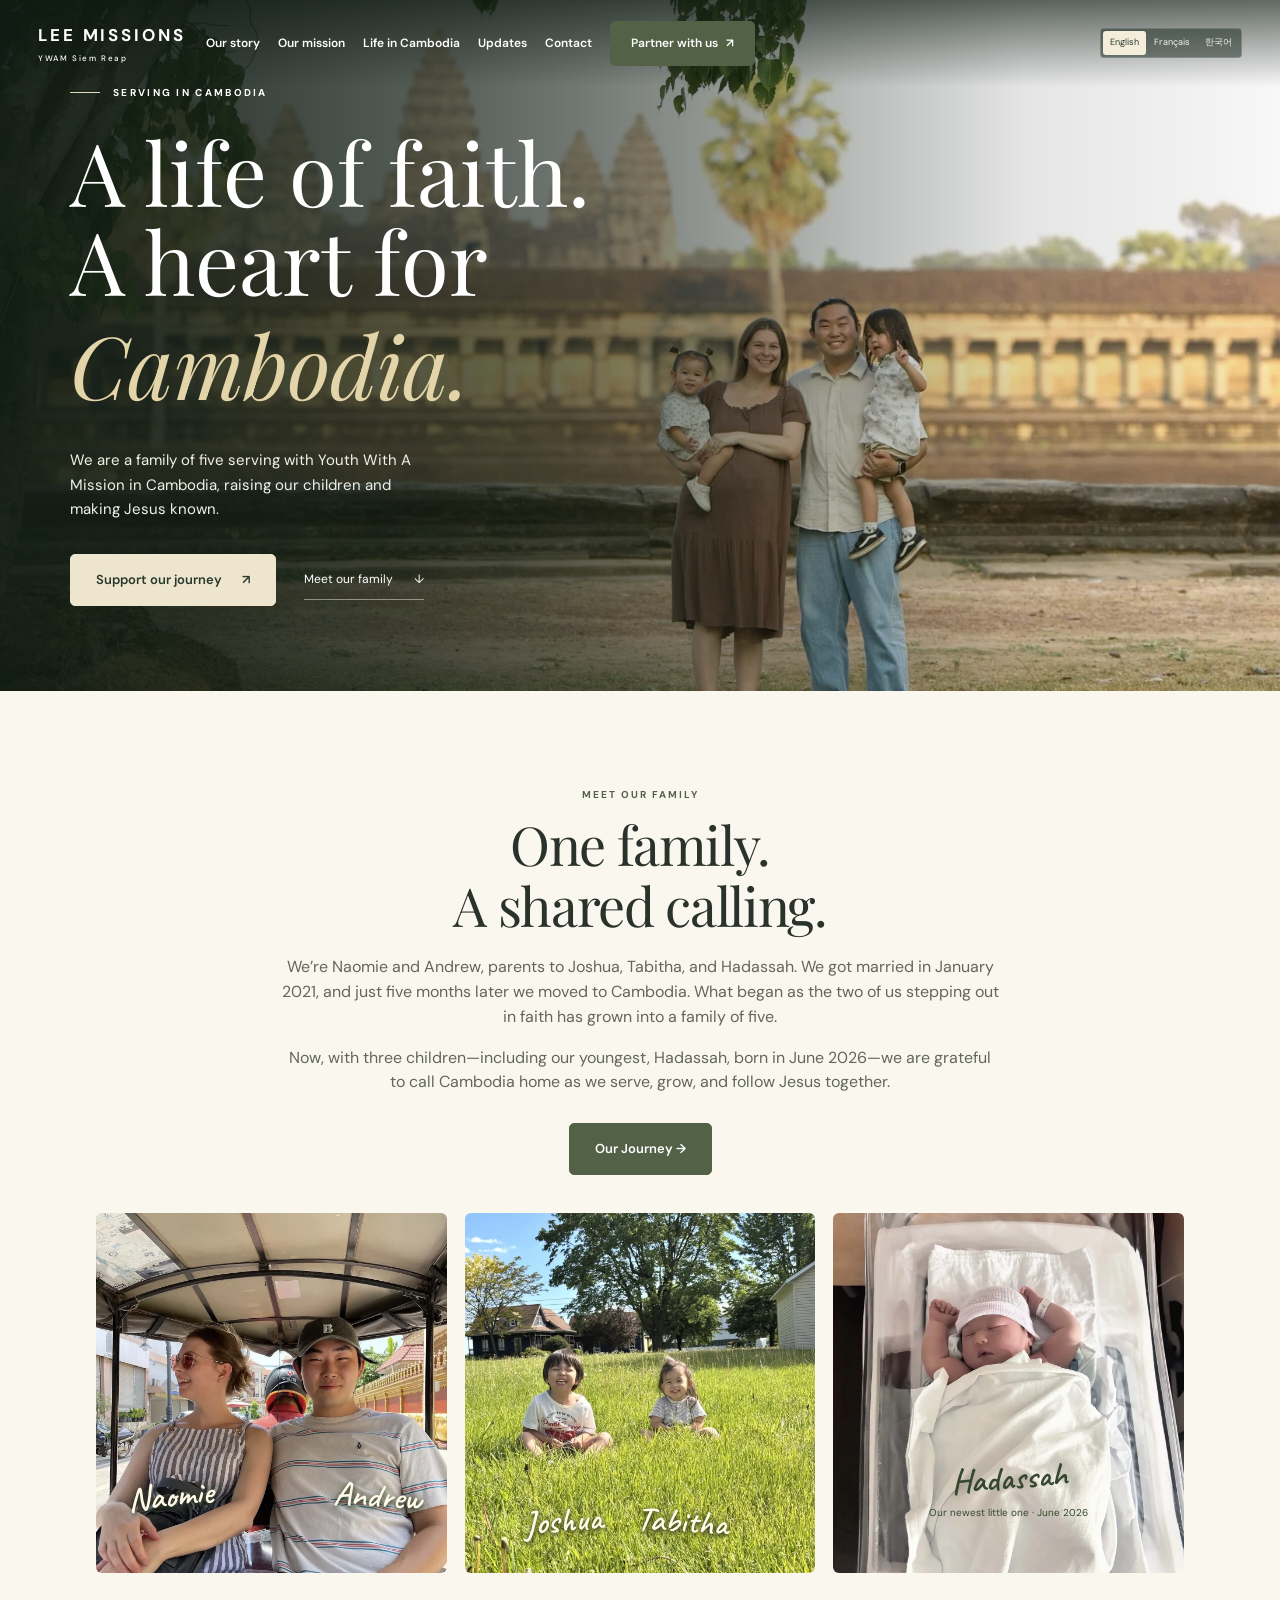
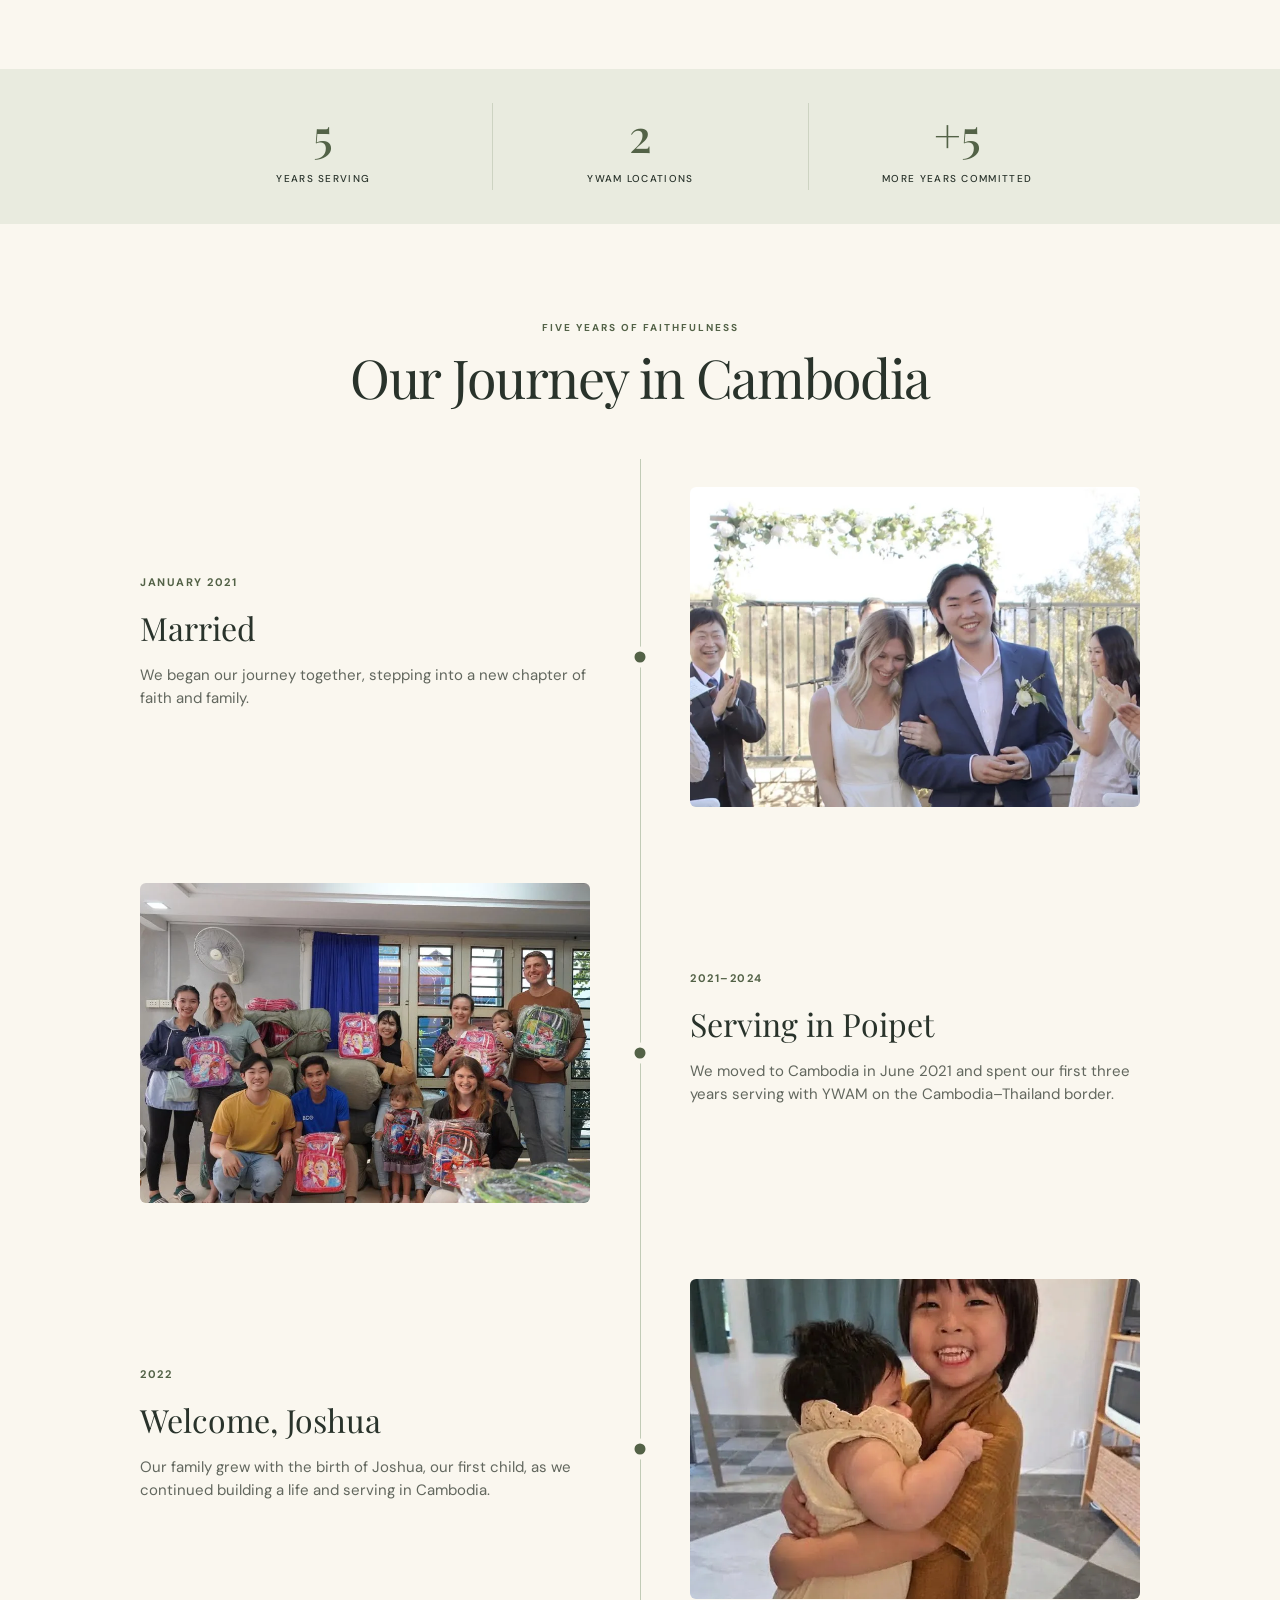
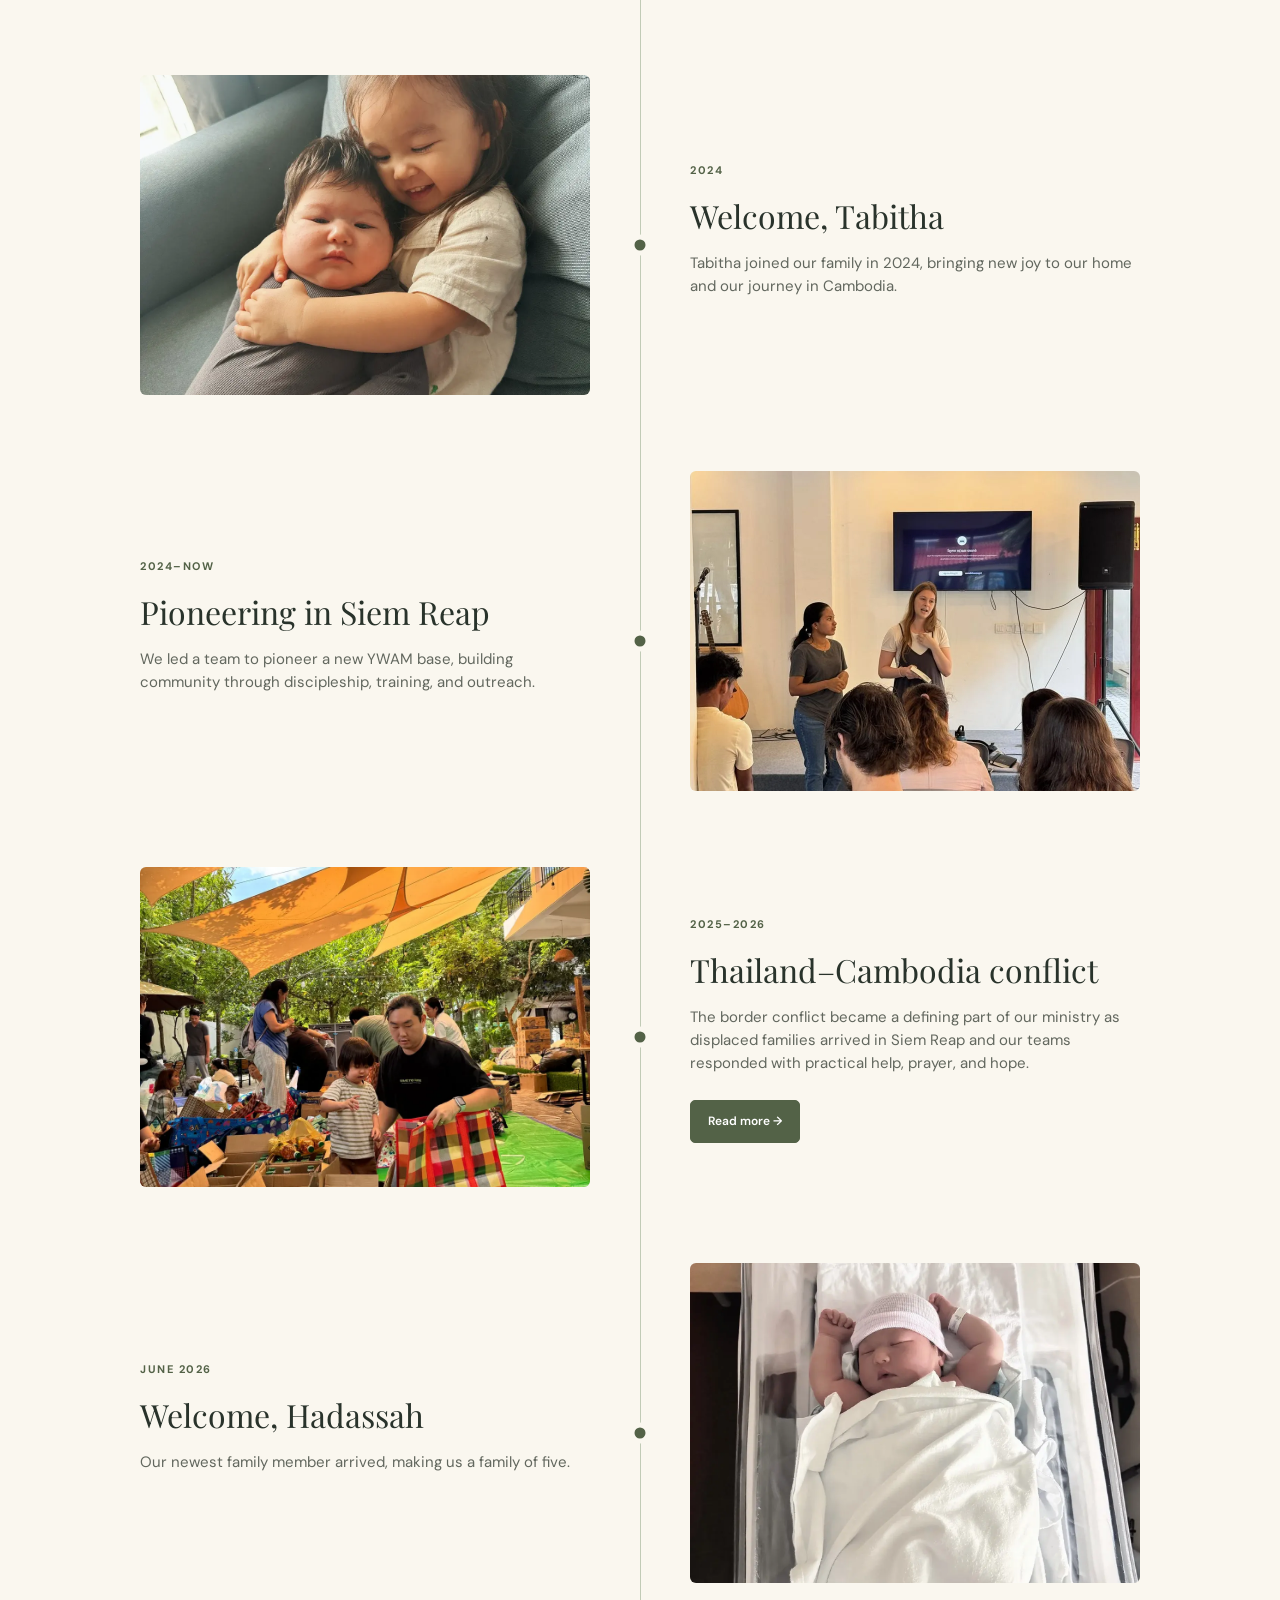
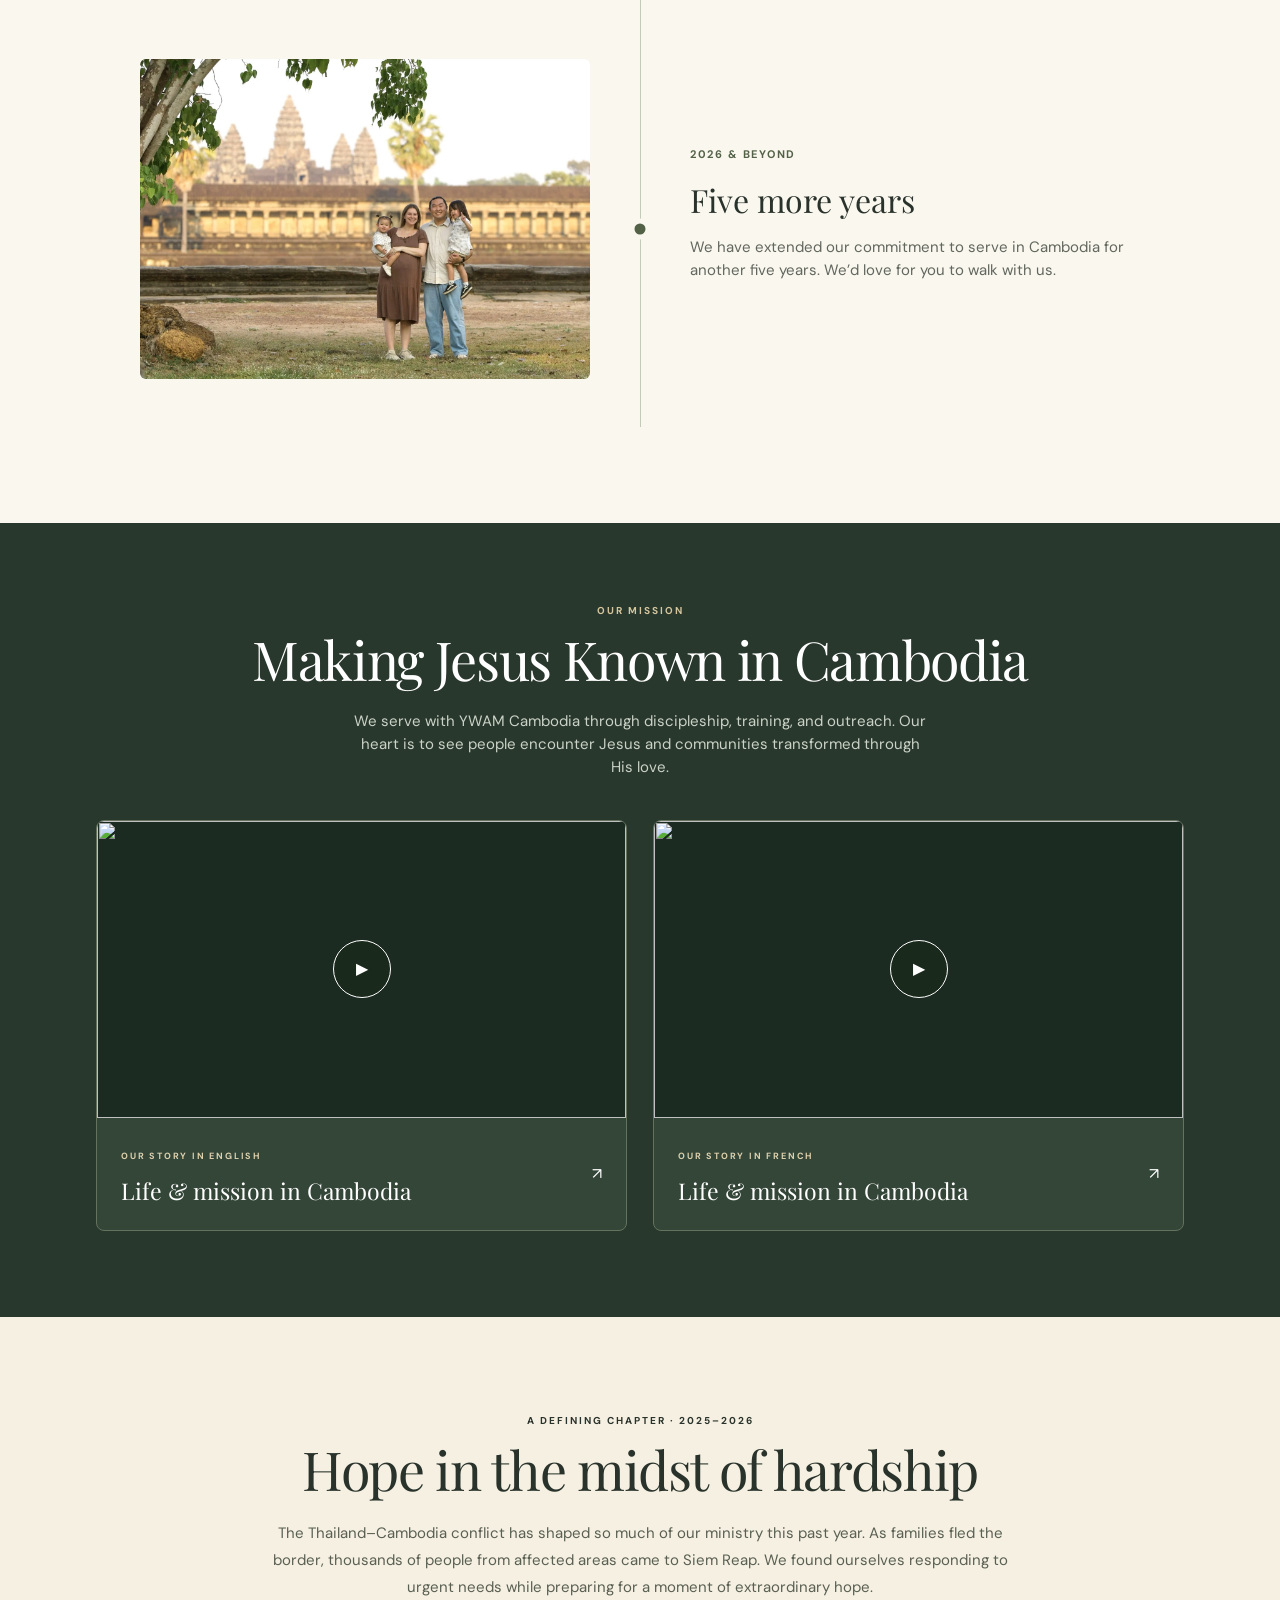
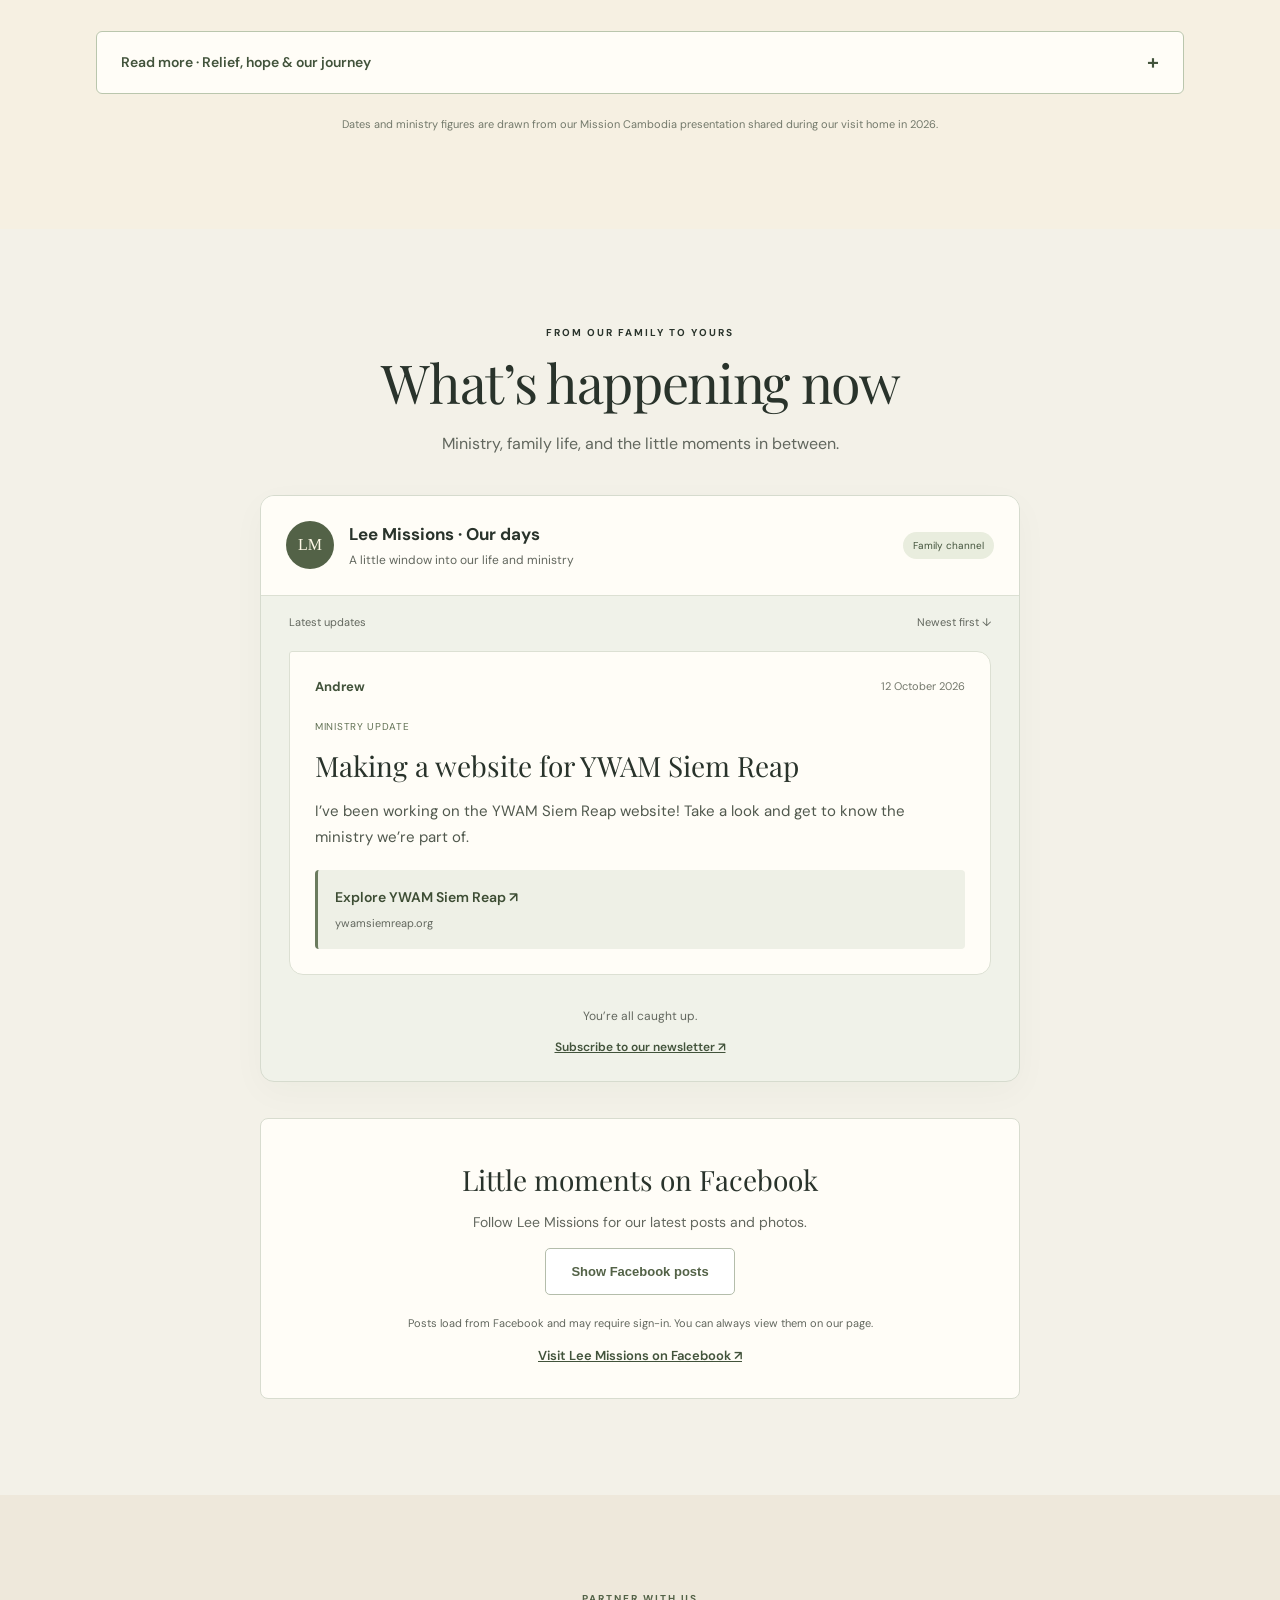
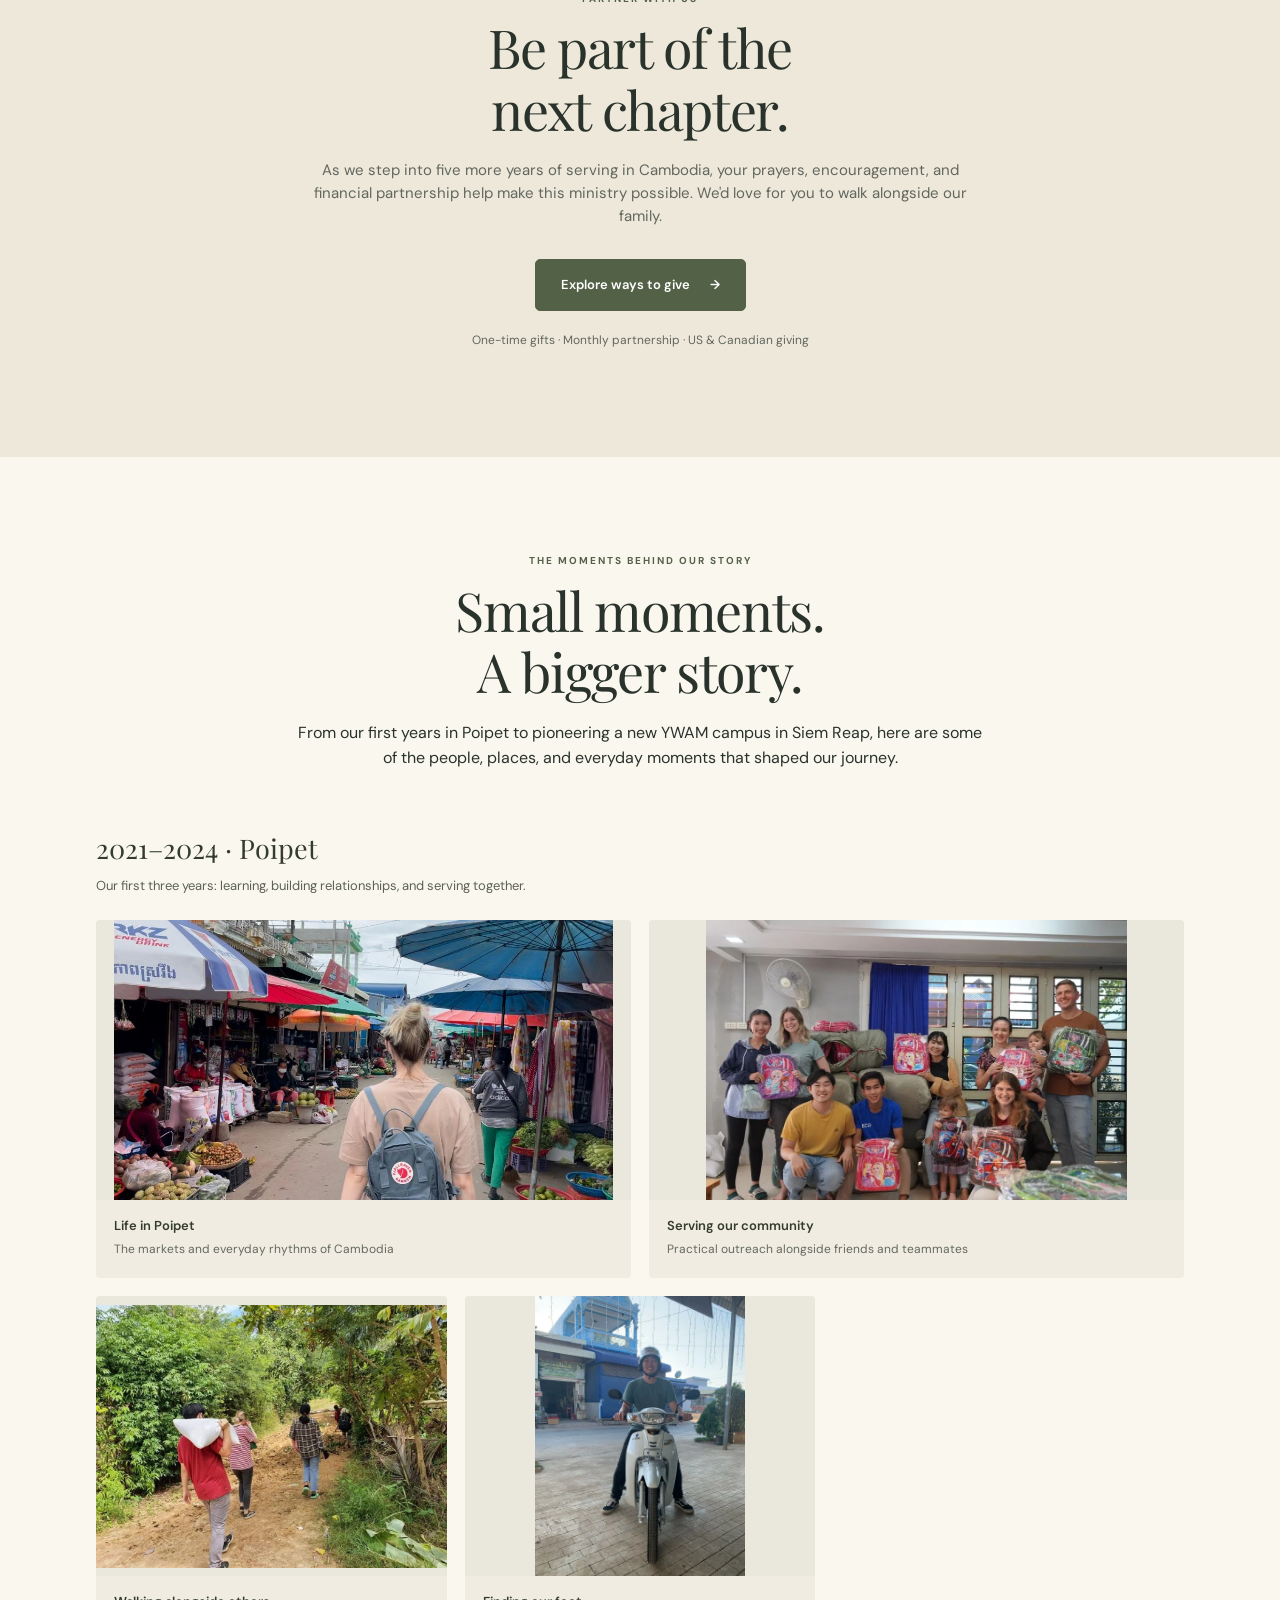
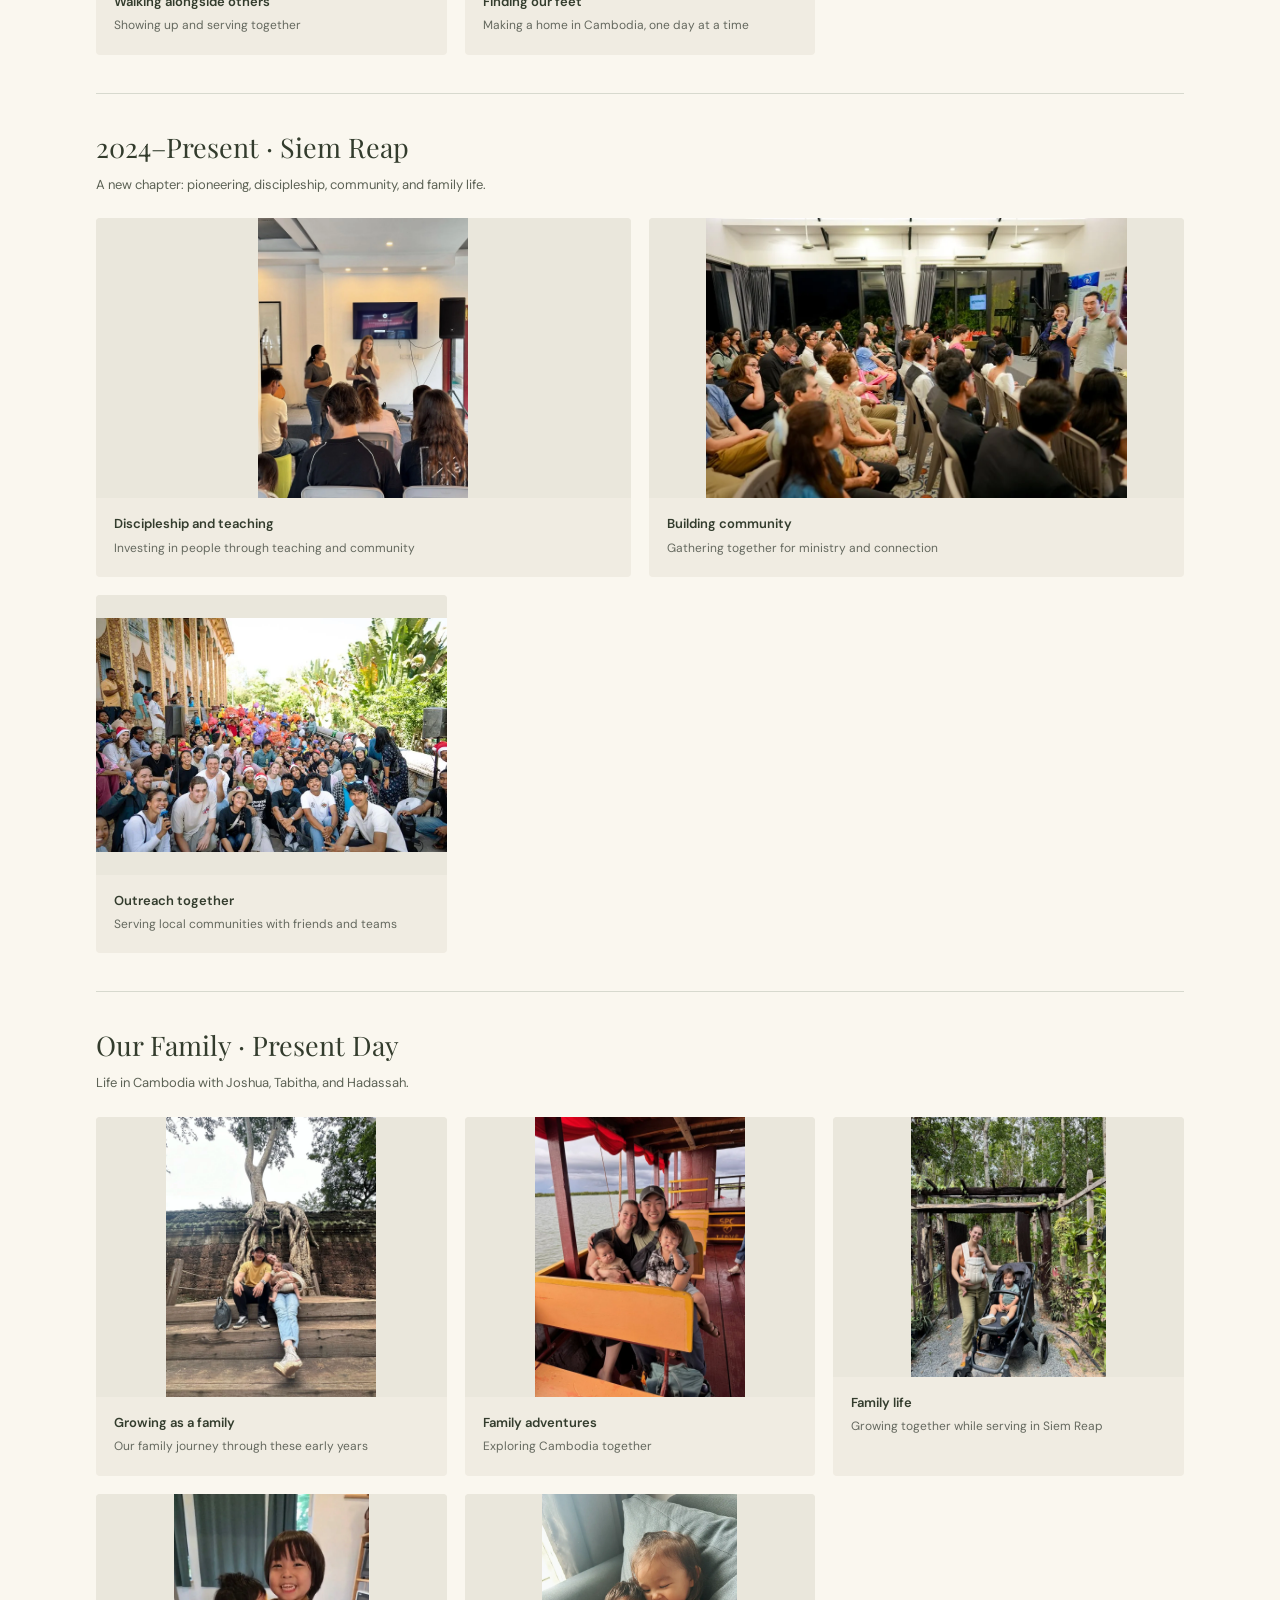
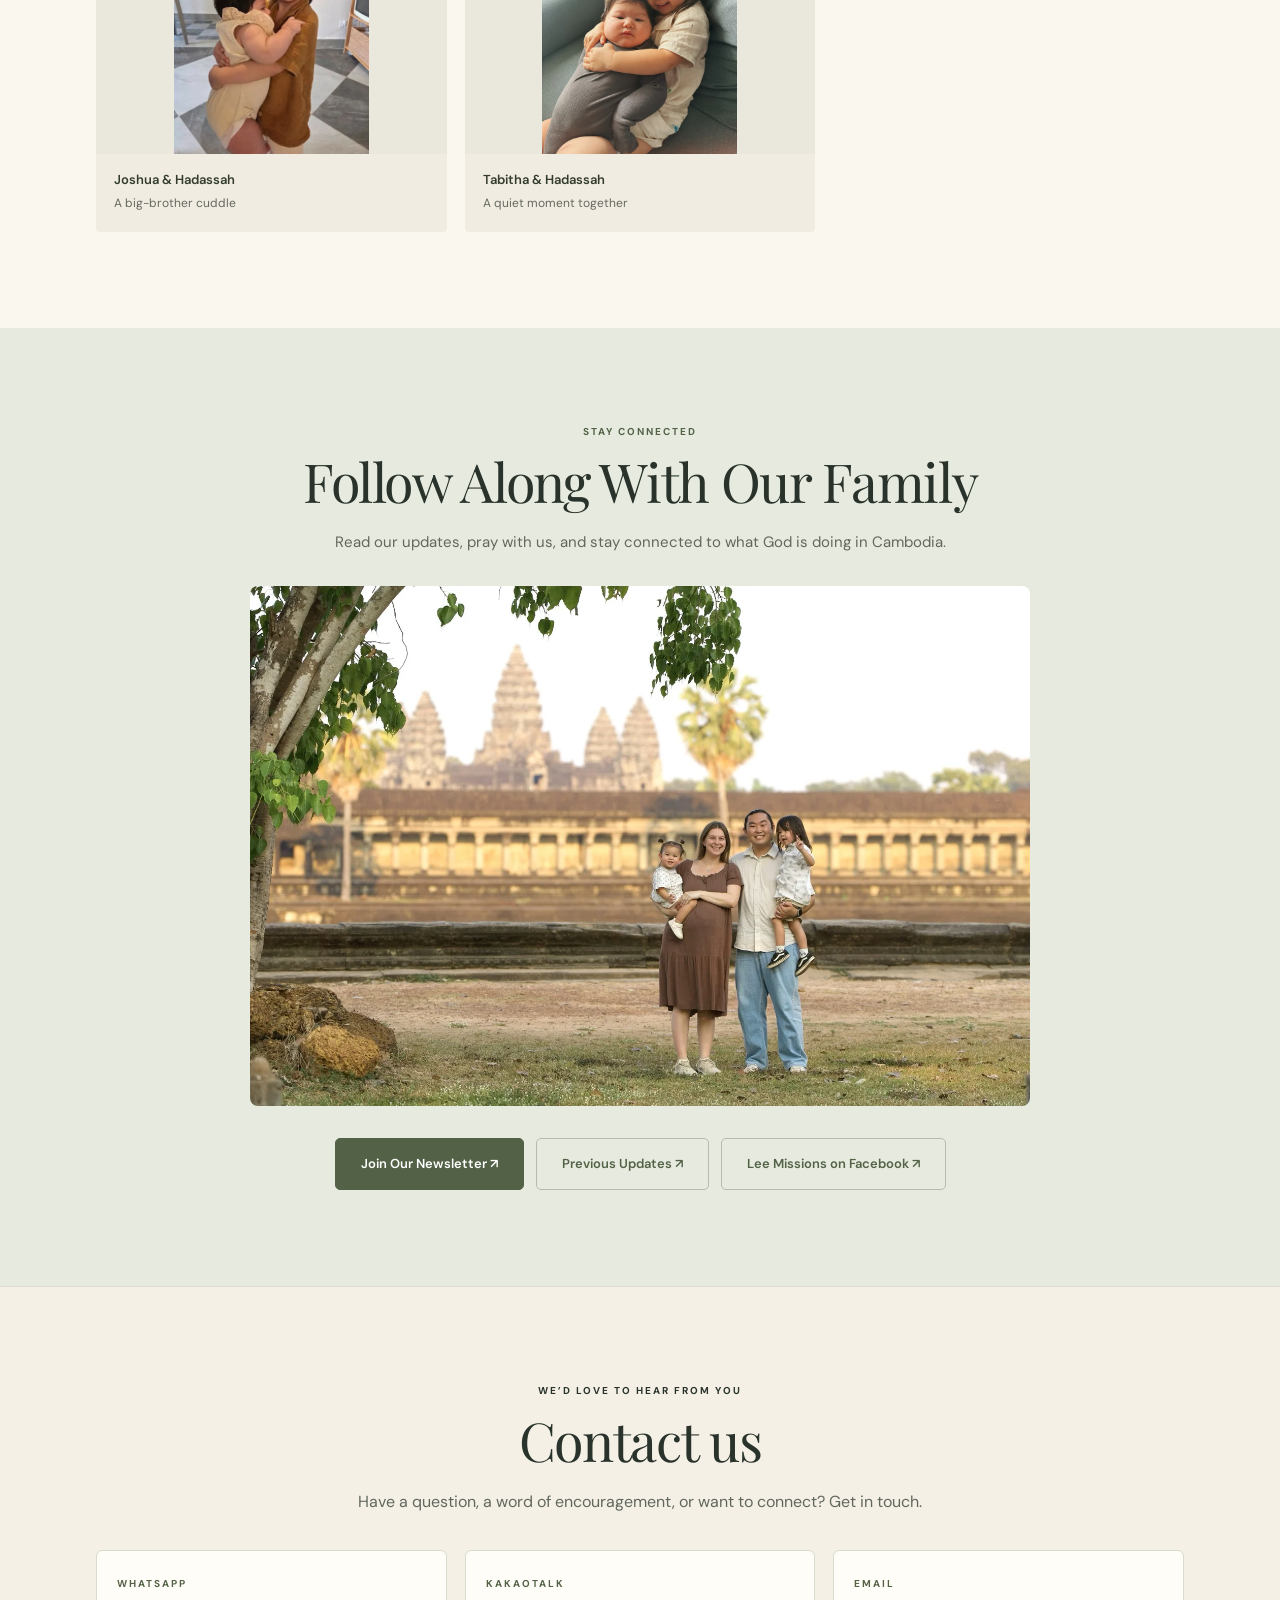
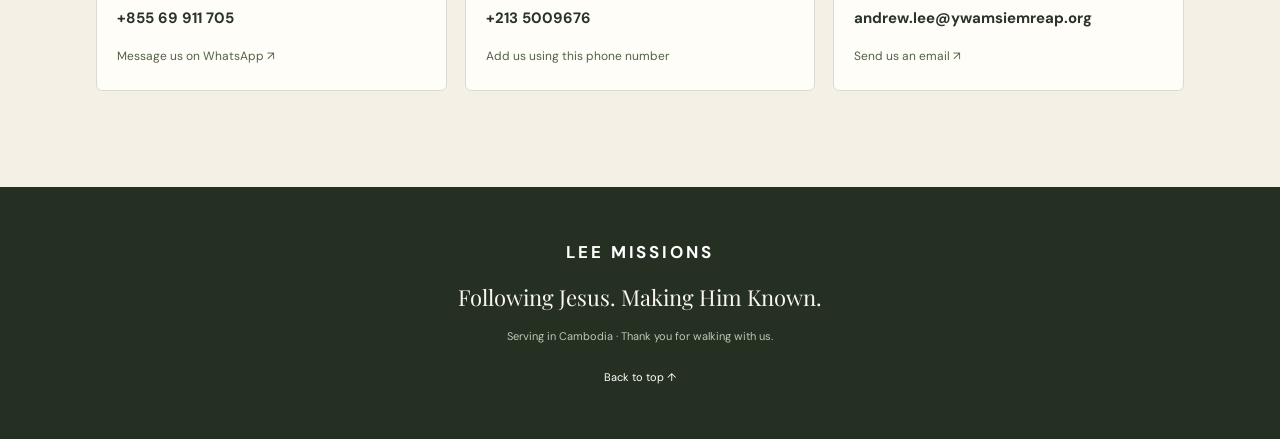
==== index.html @ b7ac9754 "Refine hero navigation and expand family journey" ====
<!DOCTYPE html>

<html lang="en">
<head>
<meta charset="utf-8"/>
<meta content="width=device-width, initial-scale=1" name="viewport"/>
<meta content="#f8f5ed" name="theme-color"/>
<title>Lee Missions | Serving in Cambodia</title>
<link href="https://fonts.googleapis.com" rel="preconnect"/>
<link crossorigin="" href="https://fonts.gstatic.com" rel="preconnect"/>
<link href="https://fonts.googleapis.com/css2?family=Caveat:wght@600&amp;family=DM+Sans:wght@400;500;600;700&amp;family=Playfair+Display:wght@400;500;600&amp;display=swap" rel="stylesheet"/>
<meta name="description" content="Meet the Lee family, serving with YWAM in Cambodia. Follow our journey, discover our ministry, and partner through prayer and giving.">
<link rel="stylesheet" href="styles.css">
<script src="updates.js" defer>
</script>
<script src="script.js" defer>
</script>
<script src="i18n.js" defer>
</script>
</head>
<body>
<a class="skip-link" href="#main">Skip to content</a>
<header>
<nav class="nav" aria-label="Main navigation">
<a class="brand" href="#home">LEE MISSIONS<span>YWAM Siem Reap</span>
</a>
<button class="menu-toggle" aria-expanded="false" aria-controls="navigation" type="button">Menu <span aria-hidden="true">☰</span>
</button>
<div class="navlinks" id="navigation">
<a href="#family">Our story</a>
<a href="#mission">Our mission</a>
<a href="#photos">Life in Cambodia</a>
<a href="#connect">Updates</a>
<a href="#contact">Contact</a>
<a class="pill" href="donate/">Partner with us <span aria-hidden="true">↗</span>
</a>
</div>
<div class="language-switch" role="group" aria-label="Website language">
<button type="button" data-language="en" lang="en" aria-pressed="true">English</button>
<button type="button" data-language="fr" lang="fr" aria-pressed="false">Français</button>
<button type="button" data-language="ko" lang="ko" aria-pressed="false">한국어</button>
</div>
</nav>
</header>
<main id="main">
<section class="hero" id="home">
<div class="hero-content">
<div class="eyebrow">Serving in Cambodia</div>
<h1>A life of faith.<br>A heart for<br>
<em>Cambodia.</em>
</h1>
<p>We are a family of five serving with Youth With A Mission in Cambodia, raising our children and making Jesus known.</p>
<div class="hero-actions">
<a class="pill" href="donate/">Support our journey <span aria-hidden="true">↗</span>
</a>
<a class="hero-story" href="#family">Meet our family <span aria-hidden="true">↓</span>
</a>
</div>
</div>
</section>
<section id="family">
<div class="wrap family-layout">
<div class="family-intro center">
<div class="eyebrow" style="color:var(--olive)">Meet our family</div>
<h2 class="section-title">One family.<br>A shared calling.</h2>
<p>We’re Naomie and Andrew, parents to Joshua, Tabitha, and Hadassah. We got married in January 2021, and just five months later we moved to Cambodia. What began as the two of us stepping out in faith has grown into a family of five.</p>
<p>Now, with three children—including our youngest, Hadassah, born in June 2026—we are grateful to call Cambodia home as we serve, grow, and follow Jesus together.</p>
<a class="pill" href="#journey">Our Journey →</a>
</div>
<div class="family-portraits">
<figure class="named-portrait named-parents">
<img src="assets/naomie-andrew.webp" alt="Naomie on the left and Andrew on the right, riding together in Cambodia" width="1290" height="1454" loading="lazy"/>
<figcaption>
<span class="portrait-name parent-left">Naomie</span>
<span class="portrait-name parent-right">Andrew</span>
</figcaption>
</figure>
<figure class="named-children">
<img src="assets/joshua-tabitha.webp" alt="Joshua on the left and Tabitha on the right, sitting together in the grass" width="1200" height="1600" loading="lazy"/>
<figcaption>
<span class="child-name name-left">Joshua</span>
<span class="child-name name-right">Tabitha</span>
</figcaption>
</figure>
<figure class="named-portrait named-baby">
<img src="assets/hadassah-newborn.webp" alt="Newborn Hadassah sleeping in her bassinet" width="1290" height="1253" loading="lazy"/>
<figcaption>
<span class="portrait-name baby-name">Hadassah</span>
<span class="baby-date">Our newest little one · June 2026</span>
</figcaption>
</figure>
</div>
</div>
</section>
<div class="stats">
<div class="stats-inner">
<div class="stat">
<strong>5</strong>
<span>Years serving</span>
</div>
<div class="stat">
<strong>2</strong>
<span>YWAM locations</span>
</div>
<div class="stat">
<strong>+5</strong>
<span>More years committed</span>
</div>
</div>
</div>
<section id="journey">
<div class="wrap">
<div class="center">
<div class="eyebrow" style="color:var(--olive)">Five years of faithfulness</div>
<h2 class="section-title">Our Journey in Cambodia</h2>
</div>
<div class="journey-track">
<article class="journey-step">
<div class="journey-copy">
<small>JANUARY 2021</small>
<h3>Married</h3>
<p>We began our journey together, stepping into a new chapter of faith and family.</p>
</div>
<figure class="journey-image">
<img src="assets/photo-02.webp" alt="Our wedding in January 2021" loading="lazy"/>
</figure>
</article>
<article class="journey-step">
<div class="journey-copy">
<small>2021–2024</small>
<h3>Serving in Poipet</h3>
<p>We moved to Cambodia in June 2021 and spent our first three years serving with YWAM on the Cambodia–Thailand border.</p>
</div>
<figure class="journey-image">
<img src="assets/photo-06.webp" alt="Serving alongside our community" loading="lazy"/>
</figure>
</article>
<article class="journey-step">
<div class="journey-copy">
<small>2022</small>
<h3>Welcome, Joshua</h3>
<p>Our family grew with the birth of Joshua, our first child, as we continued building a life and serving in Cambodia.</p>
</div>
<figure class="journey-image">
<img src="assets/joshua-hadassah.webp" alt="Joshua, born in 2022" loading="lazy"/>
</figure>
</article>
<article class="journey-step">
<div class="journey-copy">
<small>2024</small>
<h3>Welcome, Tabitha</h3>
<p>Tabitha joined our family in 2024, bringing new joy to our home and our journey in Cambodia.</p>
</div>
<figure class="journey-image">
<img src="assets/tabitha-hadassah.webp" alt="Tabitha, born in 2024" loading="lazy"/>
</figure>
</article>
<article class="journey-step">
<div class="journey-copy">
<small>2024–NOW</small>
<h3>Pioneering in Siem Reap</h3>
<p>We led a team to pioneer a new YWAM base, building community through discipleship, training, and outreach.</p>
</div>
<figure class="journey-image">
<img src="assets/photo-09.webp" alt="Discipleship and teaching" loading="lazy"/>
</figure>
</article>
<article class="journey-step">
<div class="journey-copy">
<small>2025–2026</small>
<h3>Thailand–Cambodia conflict</h3>
<p>The border conflict became a defining part of our ministry as displaced families arrived in Siem Reap and our teams responded with practical help, prayer, and hope.</p>
<a class="pill journey-read-more" href="#hope" data-open-chapter>Read more →</a>
</div>
<figure class="journey-image">
<img src="assets/relief-care-packages.webp" alt="Relief supplies prepared for families affected by the Thailand–Cambodia conflict" loading="lazy"/>
</figure>
</article>
<article class="journey-step">
<div class="journey-copy">
<small>JUNE 2026</small>
<h3>Welcome, Hadassah</h3>
<p>Our newest family member arrived, making us a family of five.</p>
</div>
<figure class="journey-image">
<img src="assets/hadassah-newborn.webp" alt="Hadassah, born June 2026" loading="lazy"/>
</figure>
</article>
<article class="journey-step">
<div class="journey-copy">
<small>2026 &amp; BEYOND</small>
<h3>Five more years</h3>
<p>We have extended our commitment to serve in Cambodia for another five years. We’d love for you to walk with us.</p>
</div>
<figure class="journey-image">
<img src="assets/photo-01.webp" alt="Our family in Cambodia" loading="lazy"/>
</figure>
</article>
</div>
</div>
</section>
<section class="mission" id="mission">
<div class="wrap center">
<div class="eyebrow">Our Mission</div>
<h2 class="section-title">Making Jesus Known in Cambodia</h2>
<p class="intro">We serve with YWAM Cambodia through discipleship, training, and outreach. Our heart is to see people encounter Jesus and communities transformed through His love.</p>
<div class="mission-films">
<a class="mission-film" href="https://youtu.be/O5wITWC2b8Q" target="_blank" rel="noopener noreferrer" aria-label="Watch our mission film in English on YouTube">
<div class="film-poster">
<img src="https://img.youtube.com/vi/O5wITWC2b8Q/hqdefault.jpg" alt="" loading="lazy"/>
<span class="film-play" aria-hidden="true">▶</span>
</div>
<div class="film-caption">
<div>
<span class="eyebrow">Our story in English</span>
<h3>Life &amp; mission in Cambodia</h3>
</div>
<span aria-hidden="true">↗</span>
</div>
</a>
<a class="mission-film" href="https://youtu.be/agBtg70nWsM" target="_blank" rel="noopener noreferrer" aria-label="Watch our mission film in French on YouTube">
<div class="film-poster">
<img src="https://img.youtube.com/vi/agBtg70nWsM/hqdefault.jpg" alt="" loading="lazy"/>
<span class="film-play" aria-hidden="true">▶</span>
</div>
<div class="film-caption">
<div>
<span class="eyebrow">Our story in French</span>
<h3>Life &amp; mission in Cambodia</h3>
</div>
<span aria-hidden="true">↗</span>
</div>
</a>
</div>
</div>
</section>
<section class="ministry-story" id="hope">
<div class="wrap">
<div class="center story-heading">
<div class="eyebrow">A defining chapter · 2025–2026</div>
<h2 class="section-title">Hope in the midst of hardship</h2>
<p>The Thailand–Cambodia conflict has shaped so much of our ministry this past year. As families fled the border, thousands of people from affected areas came to Siem Reap. We found ourselves responding to urgent needs while preparing for a moment of extraordinary hope.</p>
</div>
<details class="chapter-details">
<summary>
<span class="chapter-read">Read more · Relief, hope &amp; our journey</span>
</summary>
<div class="chapter-content">
<figure class="hope-photo">
<img src="assets/love-siem-reap-gathering.webp" alt="The crowd gathered at Love Siem Reap in January 2026" loading="lazy" width="1229" height="820"/>
<figcaption>Love Siem Reap · January 24–25, 2026</figcaption>
</figure>
<figure class="relief-feature">
<img src="assets/relief-backpacks.webp" alt="Children receiving backpacks during the relief response" loading="lazy"/>
<figcaption>Practical care for children and families affected by the conflict.</figcaption>
</figure>
<div class="hope-intro">
<div>
<h3>Serving families. Sharing hope.</h3>
<p>Alongside our teams and partners, we helped respond with food, essential supplies, and support for children in displacement camps. Families had lost safety and stability, and walking alongside them became a central part of our ministry.</p>
</div>
<div>
<h3>A part to play at Love Siem Reap</h3>
<p>In January 2026, Andrew served as Arrangements Chairman for the Billy Graham Evangelistic Association’s Love Siem Reap Festival. He helped coordinate and mobilize over 400 volunteers to facilitate an event where more than 27,000 people gathered to hear the Gospel.</p>
</div>
</div>
<div class="hope-stats">
<div>
<strong>400+</strong>
<span>Volunteers Andrew helped coordinate</span>
</div>
<div>
<strong>27,000+</strong>
<span>People gathered to hear the Gospel</span>
</div>
<div>
<strong>6,000+</strong>
<span>Families reached with food and supplies through the wider relief response</span>
</div>
</div>
<blockquote class="hope-quote">
<p>“What the enemy meant for evil, God turned it to good.”</p>
<footer>Our reflection on this season</footer>
</blockquote>
<p class="hope-reflection">In the midst of real suffering, we witnessed God bringing hope. As displaced families arrived in Siem Reap in the months leading up to the festival, we saw opportunities to serve, build relationships, and share the love of Jesus.</p>
<div class="conflict-scroll" id="conflict-timeline">
<div class="conflict-stage">
<div class="conflict-heading">
<div>
<div class="eyebrow">July 2025 · Into 2026</div>
<h3>Follow this chapter of our journey</h3>
<p class="conflict-hint">Scroll or use the arrows to follow the story →</p>
</div>
<a class="conflict-skip" href="#after-conflict">Continue past the timeline ↓</a>
</div>
<div class="conflict-window" tabindex="0" aria-label="Scrollable ministry timeline">
<ol class="conflict-track">
<li class="conflict-card">
<img class="conflict-photo" src="assets/relief-care-packages.webp" alt="Preparing care packages for displaced families" loading="lazy"/>
<strong>July 2025 · Conflict begins</strong>
<p>As fighting began along the Thailand–Cambodia border, more than 135,000 people were displaced. Relief efforts began with food, essential supplies, and care for affected families.</p>
</li>
<li class="conflict-card">
<img class="conflict-photo" src="assets/relief-backpacks.webp" alt="Children receiving backpacks during the relief response" loading="lazy"/>
<strong>July 2025 · Relief mobilized</strong>
<p>More than $50,000 was raised toward war relief. Teams prepared care packages for over 2,000 families and backpacks for over 1,000 children.</p>
</li>
<li class="conflict-card">
<img class="conflict-photo" src="assets/relief-community.webp" alt="Serving families together during the relief response" loading="lazy"/>
<strong>July 28, 2025 · First ceasefire</strong>
<p>Both nations declared a ceasefire after days of conflict and displacement.</p>
</li>
<li class="conflict-card">
<img class="conflict-photo" src="assets/relief-care-packages.webp" alt="Preparing care packages for displaced families" loading="lazy"/>
<strong>November 11, 2025 · Ceasefire breaks</strong>
<p>Thailand broke the ceasefire after a Thai soldier stepped on a land mine, bringing renewed uncertainty to border communities.</p>
</li>
<li class="conflict-card">
<img class="conflict-photo" src="assets/relief-community.webp" alt="Serving families together during the relief response" loading="lazy"/>
<strong>December 12, 2025 · Major fighting resumes</strong>
<p>Major fighting began and continued for 20 days, displacing many more families and deepening the need for relief.</p>
</li>
<li class="conflict-card">
<img class="conflict-photo" src="assets/relief-christmas.webp" alt="Children gathered for Christmas Eve gift distribution" loading="lazy"/>
<strong>December 23, 2025 · Candlelight Christmas</strong>
<p>More than 3,000 Christians gathered to pray and worship together during the conflict.</p>
</li>
<li class="conflict-card">
<img class="conflict-photo" src="assets/relief-christmas.webp" alt="Children gathered for Christmas Eve gift distribution" loading="lazy"/>
<strong>December 24, 2025 · Christmas Eve distribution</strong>
<p>Teams distributed 1,500 Christmas presents to children and families affected by the fighting.</p>
</li>
<li class="conflict-card">
<img class="conflict-photo" src="assets/relief-community.webp" alt="Serving families together during the relief response" loading="lazy"/>
<strong>December 27, 2025 · Second ceasefire</strong>
<p>A second ceasefire was signed after 20 days of major fighting.</p>
</li>
<li class="conflict-card">
<img class="conflict-photo" src="assets/love-siem-reap-gathering.webp" alt="The crowd gathered at Love Siem Reap in January 2026" loading="lazy"/>
<strong>January 24–25, 2026 · Love Siem Reap</strong>
<p>More than 27,000 people gathered to hear the Gospel, including people from communities affected by the conflict. Our presentation records 2,400 responses to the Gospel.</p>
</li>
<li class="conflict-card">
<img class="conflict-photo" src="assets/relief-backpacks.webp" alt="Children receiving backpacks during the relief response" loading="lazy"/>
<strong>Into 2026 · Continuing to serve</strong>
<p>The wider response reached 15 displacement camps, provided food and supplies to over 6,000 families, helped start schools in each location, and hosted nine international outreach teams.</p>
</li>
</ol>
</div>
<div class="conflict-meter" aria-hidden="true">
<span>
</span>
</div>
<div class="conflict-controls" aria-label="Timeline navigation">
<button type="button" data-conflict-step="-1" aria-label="Previous milestone">←</button>
<span class="conflict-count" aria-live="off">1 / 4</span>
<button type="button" data-conflict-step="1" aria-label="Next milestone">→</button>
</div>
</div>
</div>
<div id="after-conflict">
<figure class="hope-team">
<img src="assets/love-siem-reap-team.webp" alt="Andrew with fellow team members at the Love Siem Reap Festival" loading="lazy" width="1400" height="1050"/>
<figcaption>Andrew serving with the Love Siem Reap team.</figcaption>
</figure>
</div>
</div>
</details>
<p class="hope-source">Dates and ministry figures are drawn from our Mission Cambodia presentation shared during our visit home in 2026.</p>
</div>
</section>
<section class="now-section" id="now">
<div class="wrap">
<div class="center">
<div class="eyebrow">From our family to yours</div>
<h2 class="section-title">What’s happening now</h2>
<p class="now-lead">Ministry, family life, and the little moments in between.</p>
</div>
<div class="channel">
<div class="channel-header">
<div class="channel-avatar" aria-hidden="true">LM</div>
<div>
<h3>Lee Missions · Our days</h3>
<p>A little window into our life and ministry</p>
</div>
<span class="channel-badge">Family channel</span>
</div>
<div class="channel-order">
<span>Latest updates</span>
<span>Newest first ↓</span>
</div>
<div id="personal-updates" class="channel-stream" role="feed" aria-label="Family updates">
<article class="channel-post" id="post-ywam-website">
<div class="post-meta">
<strong>Andrew</strong>
<time datetime="2026-10-12">12 October 2026</time>
</div>
<span class="post-category">Ministry update</span>
<h3>Making a website for YWAM Siem Reap</h3>
<p>I’ve been working on the YWAM Siem Reap website! Take a look and get to know the ministry we’re part of.</p>
<a class="post-link" href="https://ywamsiemreap.org/" target="_blank" rel="noopener noreferrer">
<span>Explore YWAM Siem Reap ↗</span>
<small>ywamsiemreap.org</small>
</a>
</article>
</div>
<div class="channel-footer">
<p>You’re all caught up.</p>
<a href="https://mailchi.mp/ea7e5149fc6e/join-our-mission-journey" target="_blank" rel="noopener noreferrer">Subscribe to our newsletter ↗</a>
</div>
</div>
<div class="facebook-card channel-facebook">
<h3>Little moments on Facebook</h3>
<p>Follow Lee Missions for our latest posts and photos.</p>
<button class="pill light" id="load-facebook" type="button">Show Facebook posts</button>
<div id="facebook-feed" data-src="https://www.facebook.com/plugins/page.php?href=https%3A%2F%2Fwww.facebook.com%2Fprofile.php%3Fid%3D61564629344123&amp;tabs=timeline&amp;width=340&amp;height=500&amp;small_header=true&amp;adapt_container_width=true&amp;hide_cover=false&amp;show_facepile=false" hidden>
</div>
<p class="feed-note">Posts load from Facebook and may require sign-in. You can always view them on our page.</p>
<a href="https://www.facebook.com/profile.php?id=61564629344123" target="_blank" rel="noopener noreferrer">Visit Lee Missions on Facebook ↗</a>
</div>
</div>
</section>
<section class="giving" id="give">
<div class="wrap center">
<div class="eyebrow" style="color:var(--olive)">Partner with us</div>
<h2 class="section-title">Be part of the<br>next chapter.</h2>
<p class="lead">As we step into five more years of serving in Cambodia, your prayers, encouragement, and financial partnership help make this ministry possible. We'd love for you to walk alongside our family.</p>
<a class="pill" href="donate/">Explore ways to give <span aria-hidden="true">→</span>
</a>
<p class="donation-caption">One-time gifts · Monthly partnership · US &amp; Canadian giving</p>
</div>
</section>
<section class="photo-stories" id="photos">
<div class="wrap">
<div class="center">
<div class="eyebrow" style="color:var(--olive)">The moments behind our story</div>
<h2 class="section-title">Small moments.<br>A bigger story.</h2>
<p class="intro" style="margin:0 auto 35px;max-width:690px">From our first years in Poipet to pioneering a new YWAM campus in Siem Reap, here are some of the people, places, and everyday moments that shaped our journey.</p>
</div>
<div class="photo-chapter">
<h3>2021–2024 · Poipet</h3>
<p class="chapter-intro">Our first three years: learning, building relationships, and serving together.</p>
<div class="photo-grid">
<figure class="photo-tile">
<img alt="Life in Poipet" loading="lazy" src="assets/photo-05.webp"/>
<figcaption>
<strong>Life in Poipet</strong>
<span>The markets and everyday rhythms of Cambodia</span>
</figcaption>
</figure>
<figure class="photo-tile">
<img alt="Serving our community" loading="lazy" src="assets/photo-06.webp"/>
<figcaption>
<strong>Serving our community</strong>
<span>Practical outreach alongside friends and teammates</span>
</figcaption>
</figure>
<figure class="photo-tile">
<img alt="Walking alongside others" loading="lazy" src="assets/photo-07.webp"/>
<figcaption>
<strong>Walking alongside others</strong>
<span>Showing up and serving together</span>
</figcaption>
</figure>
<figure class="photo-tile">
<img alt="Finding our feet" loading="lazy" src="assets/photo-08.webp"/>
<figcaption>
<strong>Finding our feet</strong>
<span>Making a home in Cambodia, one day at a time</span>
</figcaption>
</figure>
</div>
</div>
<div class="photo-chapter">
<h3>2024–Present · Siem Reap</h3>
<p class="chapter-intro">A new chapter: pioneering, discipleship, community, and family life.</p>
<div class="photo-grid">
<figure class="photo-tile">
<img alt="Discipleship and teaching" loading="lazy" src="assets/photo-09.webp"/>
<figcaption>
<strong>Discipleship and teaching</strong>
<span>Investing in people through teaching and community</span>
</figcaption>
</figure>
<figure class="photo-tile">
<img alt="Building community" loading="lazy" src="assets/photo-10.webp"/>
<figcaption>
<strong>Building community</strong>
<span>Gathering together for ministry and connection</span>
</figcaption>
</figure>
<figure class="photo-tile">
<img alt="Outreach together" loading="lazy" src="assets/photo-11.webp"/>
<figcaption>
<strong>Outreach together</strong>
<span>Serving local communities with friends and teams</span>
</figcaption>
</figure>
</div>
</div>
<div class="photo-chapter present-family">
<h3>Our Family · Present Day</h3>
<p class="chapter-intro">Life in Cambodia with Joshua, Tabitha, and Hadassah.</p>
<div class="photo-grid">
<figure class="photo-tile">
<img alt="Growing as a family" loading="lazy" src="assets/photo-12.webp"/>
<figcaption>
<strong>Growing as a family</strong>
<span>Our family journey through these early years</span>
</figcaption>
</figure>
<figure class="photo-tile">
<img alt="Family adventures" loading="lazy" src="assets/photo-13.webp"/>
<figcaption>
<strong>Family adventures</strong>
<span>Exploring Cambodia together</span>
</figcaption>
</figure>
<figure class="photo-tile">
<img alt="Family life" loading="lazy" src="assets/photo-14.webp"/>
<figcaption>
<strong>Family life</strong>
<span>Growing together while serving in Siem Reap</span>
</figcaption>
</figure>
<figure class="photo-tile">
<img alt="Joshua holding his little sister Hadassah" loading="lazy" src="assets/joshua-hadassah.webp"/>
<figcaption>
<strong>Joshua &amp; Hadassah</strong>
<span>A big-brother cuddle</span>
</figcaption>
</figure>
<figure class="photo-tile">
<img alt="Tabitha cuddling her little sister Hadassah" loading="lazy" src="assets/tabitha-hadassah.webp"/>
<figcaption>
<strong>Tabitha &amp; Hadassah</strong>
<span>A quiet moment together</span>
</figcaption>
</figure>
</div>
</div>
</div>
</section>
<section class="connected" id="connect">
<div class="wrap center">
<div class="eyebrow" style="color:var(--olive)">Stay connected</div>
<h2 class="section-title">Follow Along With Our Family</h2>
<p>Read our updates, pray with us, and stay connected to what God is doing in Cambodia.</p>
<div class="connected-family-photo">
<img src="assets/photo-01.webp" alt="Our family at Angkor Wat in Cambodia" loading="lazy"/>
</div>
<div class="link-grid">
<a class="pill" href="https://mailchi.mp/ea7e5149fc6e/join-our-mission-journey" rel="noopener noreferrer" target="_blank">Join Our Newsletter ↗</a>
<a class="pill light" href="https://us1.campaign-archive.com/home/?u=261642a7cc6100b13ab880e6d&amp;id=0cdbbb943e" rel="noopener noreferrer" target="_blank">Previous Updates ↗</a>
<a class="pill light" href="https://www.facebook.com/profile.php?id=61564629344123" rel="noopener noreferrer" target="_blank">Lee Missions on Facebook ↗</a>
</div>
</div>
</section>
<section class="contact-section" id="contact">
<div class="wrap">
<div class="center">
<div class="eyebrow">We’d love to hear from you</div>
<h2 class="section-title">Contact us</h2>
<p>Have a question, a word of encouragement, or want to connect? Get in touch.</p>
</div>
<div class="contact-grid">
<a class="contact-card" href="https://wa.me/85569911705" target="_blank" rel="noopener noreferrer">
<span class="eyebrow">WhatsApp</span>
<strong data-no-translate>+855 69 911 705</strong>
<span>Message us on WhatsApp ↗</span>
</a>
<div class="contact-card">
<span class="eyebrow">KakaoTalk</span>
<strong data-no-translate>+213 5009676</strong>
<span>Add us using this phone number</span>
</div>
<a class="contact-card" href="mailto:andrew.lee@ywamsiemreap.org">
<span class="eyebrow">Email</span>
<strong data-no-translate>andrew.lee@ywamsiemreap.org</strong>
<span>Send us an email ↗</span>
</a>
</div>
</div>
</section>
</main>
<footer>
<a class="brand" href="#home">LEE MISSIONS</a>
<p>Following Jesus. Making Him Known.</p>
<div>Serving in Cambodia · Thank you for walking with us.</div>
<a class="back-top" href="#home">Back to top ↑</a>
</footer>
</body>
</html>
---- styles.css ----
:root{--olive:#536247;--dark:#2b3428;--cream:#f8f5ed;--sand:#eae4d6;--ink:#262821}*{box-sizing:border-box}html{scroll-behavior:smooth}body{margin:0;background:var(--cream);color:var(--ink);font-family:'DM Sans',Arial,sans-serif;line-height:1.55}a{color:inherit}header{position:sticky;top:0;z-index:20;background:#f8f5edf5;backdrop-filter:blur(12px);border-bottom:1px solid #ddd9ce}.nav{max-width:1160px;margin:auto;display:flex;align-items:center;justify-content:space-between;padding:15px 22px;gap:14px}.brand{font-weight:700;letter-spacing:.21em;text-decoration:none;white-space:nowrap;font-size:15px}.navlinks{display:flex;align-items:center;gap:23px}.navlinks a{font-size:13px;text-decoration:none;font-weight:600}.navlinks a:hover{text-decoration:underline}.pill{display:inline-flex;align-items:center;justify-content:center;background:var(--olive);color:white;text-decoration:none;border-radius:40px;padding:13px 23px;font-weight:700;font-size:14px;border:1px solid var(--olive);transition:.2s}.pill:hover{background:#374631;transform:translateY(-1px)}.pill.light{background:#fff;color:var(--olive);border-color:#b4bdab}.hero{position:relative;min-height:600px;background:linear-gradient(90deg,rgba(18,26,18,.81),rgba(18,26,18,.42) 45%,rgba(18,26,18,.03) 80%),url('assets/photo-01.webp') center 44%/cover;display:flex;align-items:center}.hero-content{max-width:1160px;width:100%;margin:auto;padding:90px 28px;color:white}.eyebrow{font-size:12px;letter-spacing:.24em;text-transform:uppercase;font-weight:700}.hero h1{font:500 clamp(54px,8vw,104px)/1.03 'Playfair Display',Georgia,serif;margin:10px 0}.hero em{font:italic 400 clamp(23px,3vw,38px) 'Playfair Display',Georgia,serif}.hero p{max-width:410px;margin:24px 0 27px}.wrap{max-width:1130px;margin:auto;padding:84px 24px}.two{display:grid;grid-template-columns:.85fr 1.15fr;gap:55px;align-items:center}.section-title{font:500 clamp(36px,5vw,57px)/1.14 'Playfair Display',Georgia,serif;margin:10px 0 20px}.muted{color:#555a50}.story-photos{display:grid;grid-template-columns:.75fr 1fr;gap:12px;align-items:stretch;height:470px}.story-photos img{width:100%;height:100%;object-fit:cover;border-radius:5px}.story-photos img:first-child{object-position:center 30%}.stack{display:grid;grid-template-rows:1fr 1fr;gap:12px;min-height:0}.stack img{min-height:0}.stats{background:#e8e9de;padding:38px 20px}.stats-inner{max-width:930px;margin:auto;display:grid;grid-template-columns:repeat(3,1fr);gap:20px;text-align:center}.stat strong{font:500 49px 'Playfair Display',Georgia,serif;color:var(--olive);display:block}.stat span{font-size:13px;font-weight:700}.center{text-align:center}.timeline{display:grid;grid-template-columns:repeat(4,1fr);gap:16px;margin-top:42px}.milestone{border-top:2px solid #b9c0af;padding-top:18px;position:relative}.milestone:before{content:'';width:12px;height:12px;border-radius:50%;background:var(--olive);position:absolute;top:-7px;left:0}.milestone small{color:var(--olive);font-weight:700;letter-spacing:.07em}.milestone h3{font:500 23px 'Playfair Display',Georgia,serif;margin:8px 0}.milestone p{font-size:14px;margin:0}.mission{background:var(--dark);color:white}.mission .wrap{padding-top:80px;padding-bottom:86px}.mission .intro{max-width:670px;margin:0 auto 30px;color:#e6e8df}.videos{display:grid;grid-template-columns:1fr 1fr;gap:22px;margin-top:35px}.video-card{border:1px solid #c4cbb7;border-radius:8px;overflow:hidden;background:#414e3c}.video-preview{height:250px;display:flex;align-items:center;justify-content:center;background:linear-gradient(0deg,#1824198c,#18241955),url('assets/photo-01.webp') center/cover}.play{font-size:32px;width:76px;height:76px;border:2px solid white;border-radius:50%;display:grid;place-items:center;background:#ffffff26}.video-bottom{padding:20px}.video-bottom h3{margin:0;font:500 25px 'Playfair Display',Georgia,serif}.video-bottom p{margin:8px 0 0;font-size:13px;color:#e5e6df}.giving{background:#f1e9d8}.giving .wrap{max-width:920px}.giving p.lead{max-width:680px;margin:0 auto 30px}.give-grid{display:grid;grid-template-columns:1fr 1fr;gap:18px}.give-card{background:white;border:1px solid #c5c7bb;border-radius:14px;padding:25px;text-decoration:none;display:block;transition:.2s}.give-card:hover{box-shadow:0 9px 28px #2935211f;transform:translateY(-2px)}.give-card strong{font-size:21px;display:block}.give-card small{color:#5a6355}.flag{font-size:28px}.arrow{float:right;font-size:25px}.secondary-links{margin-top:23px;font-size:13px}.secondary-links a{color:var(--olive);font-weight:700}.connected{background:var(--cream)}.link-grid{display:flex;justify-content:center;gap:12px;flex-wrap:wrap;margin-top:26px}.note{margin-top:22px;color:#666;font-size:12px}footer{background:#253023;color:#f8f5ed;padding:32px 22px;text-align:center;font-size:13px}footer a{color:white}.mobile-menu{display:none}.photos-row{display:grid;grid-template-columns:repeat(3,1fr);gap:12px;margin-top:30px}.photos-row img{width:100%;height:230px;object-fit:cover;border-radius:6px}@media(max-width:800px){.navlinks{gap:11px}.navlinks a{font-size:11px}.nav .pill{padding:10px 13px;font-size:12px}.two{grid-template-columns:1fr;gap:28px}.story-photos{height:420px}.hero{min-height:530px;background-position:60% center}.hero-content{padding:70px 25px}.timeline{grid-template-columns:repeat(2,1fr)}.wrap{padding:62px 22px}}@media(max-width:570px){.nav{padding:12px 16px}.navlinks{display:none}.mobile-menu{display:block;font-size:12px;font-weight:700}.hero{min-height:610px;background:linear-gradient(0deg,rgba(18,26,18,.86),rgba(18,26,18,.08) 80%),url('assets/photo-01.webp') 67% top/cover;align-items:flex-end}.hero-content{padding:45px 20px}.hero h1{font-size:58px}.hero p{font-size:14px}.stats-inner{gap:5px}.stat strong{font-size:37px}.stat span{font-size:11px}.timeline{gap:22px}.milestone h3{font-size:21px}.videos,.give-grid{grid-template-columns:1fr}.video-preview{height:200px}.photos-row img{height:145px}.story-photos{height:340px}.wrap{padding:54px 18px}}

.giving-instructions{max-width:850px;margin:42px auto 0;text-align:left}.giving-instructions>h3{text-align:center;font-family:'Playfair Display',Georgia,serif;font-size:31px;font-weight:500;margin:0 0 5px}.give-sub{text-align:center;color:#66695e;margin:0 0 24px}.giving-instructions details{background:#fffdf9;border:1px solid #dcd9cc;border-radius:13px;margin:12px 0;overflow:hidden}.giving-instructions summary{list-style:none;cursor:pointer;padding:21px 22px;font-weight:700;display:flex;justify-content:space-between;gap:12px;align-items:center}.giving-instructions summary::-webkit-details-marker{display:none}.giving-instructions summary:after{content:'+';font-size:24px;color:var(--olive)}.giving-instructions details[open]>summary:after{content:'−'}.giving-instructions summary span{font-size:12px;font-weight:500;color:#777;flex:1;text-align:right}.detail-body{border-top:1px solid #ece8dd;padding:20px 26px 25px}.detail-body ol{padding-left:21px}.detail-body li{margin:8px 0}.detail-body .pill{margin-top:12px}.giving-instructions .nested{background:#f7f4eb}.giving-instructions .nested summary{padding:13px 16px}.giving-instructions .nested ol{padding:0 28px 14px 38px}.info-list>div{display:flex;gap:15px;padding:11px 0;border-bottom:1px solid #eee}.info-list dt{width:130px;flex-shrink:0;color:#696c61}.info-list dd{margin:0;font-weight:600;overflow-wrap:anywhere}.alternate{display:grid;grid-template-columns:repeat(3,1fr);gap:14px}.alternate>div{border:1px solid #e8e2d7;border-radius:10px;padding:15px}.alternate p{margin:5px 0 9px;overflow-wrap:anywhere}.alternate a{color:var(--olive);font-weight:700}.copy-btn{background:#e7eddf;color:#314329;border:0;border-radius:8px;padding:9px 11px;cursor:pointer;font:inherit;font-size:13px}.fine{font-size:12px;color:#73776c;margin-top:15px}.video-preview{position:relative}.video-preview a:hover{filter:brightness(1.12)}@media(max-width:650px){.alternate{grid-template-columns:1fr}.giving-instructions summary{padding:17px 13px;font-size:14px}.detail-body{padding:16px}.info-list dt{width:105px}}

.photo-stories{background:#f8f5ec;padding:72px 0 85px}
.photo-chapter{margin-top:36px}
.photo-chapter h3{font-family:Georgia,serif;font-size:clamp(25px,3vw,36px);color:#333c2d;margin:0 0 6px}
.chapter-intro{color:#5c6255;margin:0 0 23px;line-height:1.6}
.photo-grid{display:grid;grid-template-columns:repeat(6,minmax(0,1fr));gap:16px}
.photo-tile{grid-column:span 2;background:white;margin:0;border-radius:12px;overflow:hidden;box-shadow:0 5px 18px rgba(40,45,29,.09)}
.photo-tile:nth-child(1),.photo-tile:nth-child(2){grid-column:span 3}
.photo-tile img{display:block;width:100%;height:245px;object-fit:cover}
.photo-tile:nth-child(1) img,.photo-tile:nth-child(2) img{height:300px}
.photo-tile figcaption{padding:15px 17px 19px;display:flex;flex-direction:column;gap:5px}
.photo-tile figcaption strong{font-size:15px;color:#333c2d}
.photo-tile figcaption span{font-size:13px;color:#65695f;line-height:1.45}
@media(max-width:650px){.photo-stories{padding:52px 0}.photo-grid{grid-template-columns:repeat(2,minmax(0,1fr));gap:10px}.photo-tile,.photo-tile:nth-child(1),.photo-tile:nth-child(2){grid-column:span 1}.photo-tile:first-child{grid-column:span 2}.photo-tile img,.photo-tile:nth-child(1) img,.photo-tile:nth-child(2) img{height:180px}.photo-tile:first-child img{height:235px}.photo-tile figcaption{padding:11px}.photo-tile figcaption span{font-size:12px}}


/* Version 5: polish of original version 3, original family-photo hero preserved */
.hero{background-position:center 42%!important;min-height:clamp(530px,55vw,700px)!important}
.hero-content{max-width:590px!important}
.hero h1{font-size:clamp(45px,6.3vw,90px)!important;line-height:1.04!important}
.hero-content p{max-width:470px;line-height:1.65}
.story-photos{height:auto!important;min-height:350px;align-items:stretch}
.story-photos img{object-position:center center}
.photo-stories{padding:58px 0 72px}
.photo-chapter{margin-top:30px;padding-top:12px}
.photo-chapter + .photo-chapter{border-top:1px solid #d7d9ce;padding-top:33px;margin-top:38px}
.photo-grid{gap:14px}
.photo-tile{box-shadow:none;border:1px solid #e4e5dc}
.photo-tile img,.photo-tile:nth-child(1) img,.photo-tile:nth-child(2) img{height:260px;object-fit:contain;background:#eae9e2}
.photo-tile figcaption{padding:12px 15px 15px}
.present-family .photo-tile{grid-column:span 2}
.present-family .photo-tile img{height:260px}
@media(max-width:720px){
 .hero{min-height:590px!important;background-position:60% center!important;
 background-size:cover!important}
 .hero:before{content:"";position:absolute;inset:0;background:linear-gradient(90deg,rgba(12,20,12,.75),rgba(12,20,12,.37))}
 .hero-content{position:relative;z-index:1;padding:40px 22px!important}
 .hero h1{font-size:clamp(44px,11vw,67px)!important}
 .story-photos{min-height:0;gap:8px}
 .story-photos img{height:270px!important;object-fit:contain!important;background:#eae9e2}
 .photo-grid{grid-template-columns:repeat(2,minmax(0,1fr));gap:10px}
 .photo-tile,.photo-tile:nth-child(1),.photo-tile:nth-child(2){grid-column:span 1}
 .photo-tile img,.photo-tile:nth-child(1) img,.photo-tile:nth-child(2) img{height:170px}
 .present-family .photo-tile{grid-column:span 1}
 .present-family .photo-tile:first-child{grid-column:span 2}
 .present-family .photo-tile img{height:190px}
 .photo-tile figcaption{padding:10px}
}
/* Refreshed visual system */
:root{--cream:#faf7ef;--olive:#536247;--dark:#29382d;--ink:#29332b;--sand:#eee8db}body{font-size:16px}section[id]{scroll-margin-top:95px}a,button,summary{-webkit-tap-highlight-color:transparent}a:focus-visible,button:focus-visible,summary:focus-visible{outline:3px solid #b17b3d;outline-offset:5px}.skip-link{position:fixed;top:-80px;left:20px;z-index:100;background:white;padding:12px}.skip-link:focus{top:12px}.nav{max-width:1280px;padding:21px 38px}.brand{font-size:17px;letter-spacing:.17em}.brand span{display:block;font-size:8px;letter-spacing:.2em;margin-top:3px;font-weight:500}.navlinks{gap:28px}.navlinks a{font-size:12px}.navlinks .pill{padding:12px 20px}.menu-toggle{display:none}.pill{gap:20px;border-radius:5px;padding:15px 25px;font-size:13px;font-weight:600}.hero{min-height:690px!important;background-position:center 42%!important}.hero:before{content:"";position:absolute;inset:0;background:linear-gradient(90deg,rgba(15,28,20,.65),rgba(15,28,20,.15) 65%,transparent)}.hero-content{position:relative;z-index:1;max-width:1280px!important;padding:85px 70px!important}.hero .eyebrow{display:flex;align-items:center;gap:13px;font-size:10px;letter-spacing:.23em}.hero .eyebrow:before{content:"";width:30px;height:1px;background:#dfd9ba}.hero h1{font-size:clamp(60px,6.8vw,94px)!important;line-height:1.03!important;font-weight:400;margin:26px 0}.hero h1 em{font-size:inherit;color:#e3d5a9}.hero p{font-size:15px;max-width:355px!important;color:#f1f1e8}.hero-actions{display:flex;gap:28px;align-items:center;margin-top:32px}.hero .pill{background:#ede5ce;color:#29382d;border-color:#ede5ce}.hero-story{font-size:12px;text-decoration:none;border-bottom:1px solid #ffffff70;padding:10px 0}.hero-story span{margin-left:18px}.wrap{max-width:1160px;padding:96px 36px}.eyebrow{font-size:10px;letter-spacing:.2em}.section-title{font-size:clamp(36px,4.2vw,55px);font-weight:400;letter-spacing:-.025em}.two{grid-template-columns:1fr 1fr;gap:85px}.two p{color:#62675e;font-size:15px}.two .pill{margin-top:15px;background:transparent;color:var(--olive)}.story-photos{height:450px!important;min-height:0;gap:12px}.story-photos>img{border-radius:120px 120px 5px 5px;object-fit:cover;height:450px}.story-photos .stack img{height:219px;object-fit:cover}.stats{background:#e9ebdf;padding:34px 20px}.stat strong{font-size:46px}.stat span{font-size:10px;text-transform:uppercase;letter-spacing:.13em;font-weight:500}.stat+.stat{border-left:1px solid #cdd3c2}.timeline{gap:30px}.milestone p{color:#62675e;font-size:13px}.milestone small{font-size:10px}.milestone h3{margin:12px 0}.mission{position:relative;background:#29382d}.mission .intro{font-size:15px;max-width:580px;color:#cbd2c7}.mission .eyebrow{color:#d4c69f}.videos{gap:24px;margin-top:42px}.video-card{border-color:#63705d;background:transparent;border-radius:6px;text-align:left}.video-preview{height:270px}.play{width:60px;height:60px;font-size:20px;backdrop-filter:blur(3px)}.video-bottom{padding:21px 25px}.video-bottom h3{font-size:24px}.giving{background:#eee8db}.giving .wrap{max-width:1000px}.giving .lead{font-size:15px;color:#62675e;max-width:580px}.give-grid{gap:20px;margin:38px 0}.give-card{text-align:left;padding:28px;border:1px solid #dedacb;border-radius:6px;background:#fffdf8}.give-card .flag{display:block;margin-bottom:16px}.give-card strong{font-family:'Playfair Display',Georgia,serif;font-size:27px;font-weight:400;margin-bottom:6px}.give-card small{display:block;font-size:12px}.giving-instructions{margin-top:38px}.giving-instructions>h3{font-size:25px}.give-sub{font-size:13px}.giving-instructions details{border-radius:5px;background:transparent;border-color:#d2cebf}.giving-instructions summary{font-size:13px}.giving-instructions summary span{font-size:11px}.detail-body{font-size:14px}.photo-stories{padding:0;background:var(--cream)}.photo-chapter{margin-top:45px}.photo-chapter h3{font-family:'Playfair Display',Georgia,serif;font-size:27px;font-weight:400}.chapter-intro{font-size:13px}.photo-grid{gap:18px}.photo-tile{border:0;background:#f0ece2;border-radius:4px}.photo-tile img,.photo-tile:nth-child(1) img,.photo-tile:nth-child(2) img{height:280px;background:#eae7dc}.photo-tile figcaption{padding:16px 18px 20px}.photo-tile figcaption strong{font-weight:600;font-size:13px}.photo-tile figcaption span{font-size:12px}.connected{background:#e7ebdf}.connected p{font-size:15px;color:#62675e}.photos-row{max-width:780px;margin:32px auto}.photos-row img{height:240px;border-radius:4px}.link-grid{gap:12px}.link-grid .light{background:transparent}footer{padding:52px 24px;position:relative}footer .brand{color:#e3d5a9}footer p{font-family:'Playfair Display',Georgia,serif;font-size:22px;margin:14px 0}footer div{font-size:11px;color:#bdc7b7}.back-top{display:inline-block;margin-top:24px;font-size:11px;text-decoration:none}
@media(min-width:1500px){.hero{min-height:760px!important}}
@media(max-width:850px){.nav{padding:17px 22px}.navlinks{gap:16px}.navlinks a{font-size:11px}.two{gap:35px}.hero-content{padding:75px 40px!important}.story-photos{height:380px!important}.story-photos>img{height:380px}.story-photos .stack img{height:184px}.wrap{padding:70px 25px}}
@media(max-width:650px){.nav{flex-wrap:wrap;gap:0}.brand{font-size:15px}.menu-toggle{display:flex;gap:12px;align-items:center;background:transparent;border:1px solid #cdd2c5;border-radius:4px;padding:9px 12px;color:var(--ink);font:inherit;font-size:12px}.navlinks{display:none;width:100%;padding-top:20px;flex-direction:column;align-items:stretch;gap:0}.navlinks.is-open{display:flex}.navlinks a{font-size:14px;padding:12px 0}.navlinks .pill{margin-top:8px;padding:13px}.hero{min-height:660px!important;background-position:62% center!important;align-items:flex-end}.hero:before{background:linear-gradient(0deg,rgba(15,28,20,.85),rgba(15,28,20,.08))}.hero-content{padding:54px 25px!important}.hero h1{font-size:60px!important}.hero p{font-size:14px}.hero-actions{gap:22px}.hero-actions .pill{padding:13px 19px}.hero-story{font-size:11px}.two{grid-template-columns:1fr;gap:35px}.story-photos{height:370px!important;grid-template-columns:1fr 1fr}.story-photos>img{height:370px!important;object-fit:cover!important}.story-photos .stack img{height:179px!important;object-fit:cover!important}.section-title{font-size:39px}.wrap{padding:60px 22px}.stats{padding:28px 10px}.stat strong{font-size:34px}.stat span{font-size:8px;letter-spacing:.08em}.timeline{grid-template-columns:1fr 1fr;gap:28px 20px}.milestone h3{font-size:21px}.videos{grid-template-columns:1fr}.video-preview{height:230px}.mission .wrap{padding:60px 22px}.give-card{padding:23px}.giving-instructions summary{gap:8px;padding:17px 13px}.giving-instructions summary span{display:none}.photo-grid{gap:12px}.photo-tile img,.photo-tile:nth-child(1) img,.photo-tile:nth-child(2) img{height:180px}.photo-tile figcaption{padding:12px}.photos-row{gap:8px}.photos-row img{height:150px}.link-grid{flex-direction:column}.photo-chapter+.photo-chapter{margin-top:30px}.info-list>div{gap:8px}}
@media(prefers-reduced-motion:reduce){html{scroll-behavior:auto}*,*:before,*:after{transition:none!important}}

/* Dedicated giving page */
.donate-page .giving .wrap{padding-top:80px;padding-bottom:75px}.donate-page h1{font-size:clamp(46px,6vw,72px);margin:18px 0 25px}.donation-intro{max-width:580px;margin:0 auto;color:#62675e;font-size:14px}.donation-caption{font-size:12px;color:#62675e;margin-top:20px}.donation-thanks .wrap{padding-top:64px;padding-bottom:64px}.donation-thanks p{max-width:560px;margin:0 auto 24px;color:#62675e}.donate-page [aria-current="page"]{background:#374631}@media(max-width:650px){.donate-page .giving .wrap{padding-top:52px;padding-bottom:52px}.donate-page h1{font-size:46px}.donation-thanks .section-title{font-size:34px}}

/* Family portraits: a consistent frame and room for both sibling photos. */
.family-portraits{min-width:0}.family-portraits figure{margin:0;overflow:hidden;border-radius:6px;background:#eee8db}.family-wedding img{display:block;width:100%;height:245px;object-fit:cover;object-position:50% 34%}.family-wedding figcaption{padding:10px 14px;font-size:11px;color:#62675e}.family-siblings{display:grid;grid-template-columns:1fr 1fr;gap:14px;margin-top:14px}.family-siblings img{display:block;width:100%;height:auto;aspect-ratio:3/4;object-fit:cover}.two .family-photo-caption{font-size:12px;text-align:center;margin:12px 0 0;line-height:1.5}@media(max-width:650px){.family-wedding img{height:230px}.family-siblings{gap:10px;margin-top:10px}}

.timeline-photo{display:block;width:100%;height:auto;aspect-ratio:4/5;object-fit:cover;object-position:center 55%;border-radius:6px;margin-top:18px}

.family-together img{display:block;width:100%;height:auto;aspect-ratio:4/3;object-fit:cover;object-position:50% 38%}.family-together figcaption{padding:10px 14px;font-size:11px;color:#62675e}

.family-portraits .named-children{position:relative;margin-top:14px}.named-children img{display:block;width:100%;height:auto}.named-children .child-name{position:absolute;top:72%;color:#fff9e7;font-family:'Caveat','Segoe Print','Bradley Hand',cursive;font-size:clamp(28px,3.5vw,43px);font-weight:600;line-height:1.2;text-shadow:0 2px 5px #24321c,0 0 12px #24321c80;transform:translateX(-50%) rotate(-5deg)}.named-children .name-left{left:28%}.named-children .name-right{left:62%;transform:translateX(-50%) rotate(4deg)}

.family-portraits .named-portrait{position:relative;margin-top:14px}.family-portraits .named-parents{margin-top:0}.named-portrait img{display:block;width:100%;height:auto}.portrait-name{position:absolute;font-family:'Caveat','Segoe Print','Bradley Hand',cursive;font-size:clamp(30px,3.5vw,46px);font-weight:600;line-height:1.2}.named-parents .portrait-name{top:73%;color:#fff9e7;text-shadow:0 2px 5px #24321c,0 0 12px #24321c80}.parent-left{left:17%;transform:rotate(-6deg)}.parent-right{right:13%;transform:rotate(4deg)}.baby-name{top:68%;left:50%;transform:translateX(-50%) rotate(-4deg);color:#35472e}.baby-date{position:absolute;top:81%;left:10%;width:80%;text-align:center;color:#35472e;font-size:12px}
/* Family introduction above a compact row of portraits. */
.family-intro{max-width:720px;margin:0 auto 38px}.family-intro p{color:#62675e;font-size:16px}.family-intro .pill{margin-top:12px}.family-layout .family-portraits{display:grid;grid-template-columns:repeat(3,minmax(0,1fr));gap:18px;align-items:start}.family-layout .family-portraits figure{margin:0}.family-layout .family-portraits figure img{width:100%;height:360px;object-fit:cover}.family-layout .named-parents img{object-position:center}.family-layout .named-children img{object-position:center 65%}.family-layout .named-baby img{object-position:center}.family-layout .portrait-name,.family-layout .child-name{font-size:34px}.family-layout .named-children .child-name{top:80%}.family-layout .baby-date{font-size:10px}.family-layout .parent-left{left:9%}.family-layout .parent-right{right:7%}
/* A natural vertical scroll, alternating image and story. */
.journey-track{position:relative;margin:52px auto 0;max-width:1000px}.journey-track:before{content:'';position:absolute;top:0;bottom:0;left:50%;width:1px;background:#c1cbb6}.journey-step{display:grid;grid-template-columns:1fr 1fr;gap:100px;align-items:center;position:relative;padding:28px 0 48px}.journey-step:before{content:'';position:absolute;left:50%;top:50%;width:11px;height:11px;background:var(--olive);border:5px solid var(--cream);border-radius:50%;transform:translate(-50%,-50%);box-sizing:content-box}.journey-copy small{font-size:11px;color:var(--olive);letter-spacing:.14em;font-weight:700}.journey-copy h3{font:400 32px 'Playfair Display',Georgia,serif;margin:12px 0}.journey-copy p{color:#62675e;font-size:15px}.journey-image{margin:0;overflow:hidden;border-radius:6px}.journey-image img{display:block;width:100%;height:320px;object-fit:cover}.journey-step:first-child img{object-position:center 34%}.journey-step:nth-child(even) .journey-copy{grid-column:2;grid-row:1}.journey-step:nth-child(even) .journey-image{grid-column:1;grid-row:1}.journey-step.will-reveal{opacity:0;transform:translateY(25px);transition:opacity .7s ease,transform .7s ease}.journey-step.is-visible{opacity:1;transform:none}
.mission-films{display:grid;grid-template-columns:1fr 1fr;gap:26px;margin-top:40px}.mission-film{display:block;text-decoration:none;text-align:left;background:#344638;border:1px solid #64725e;border-radius:8px;overflow:hidden}.film-poster{position:relative;aspect-ratio:16/9;background:#1c2b21;overflow:hidden}.film-poster img{display:block;width:100%;height:100%;object-fit:cover}.film-play{position:absolute;left:50%;top:50%;transform:translate(-50%,-50%);width:58px;height:58px;display:grid;place-items:center;border:1px solid #fff;border-radius:50%;background:#18291bcc;color:white}.film-caption{display:flex;justify-content:space-between;align-items:center;gap:15px;padding:24px}.film-caption h3{font:400 23px 'Playfair Display',Georgia,serif;margin:8px 0 0}.film-caption .eyebrow{color:#ddd1ae;font-size:9px}.mission-film:hover .film-play{background:#536247}
.now-section{background:#f3f1e8}.now-lead{color:#62675e}.now-grid{display:grid;grid-template-columns:1fr 1fr;gap:48px;align-items:start;margin-top:40px}.personal-update,.facebook-card{padding:30px;border:1px solid #d8dccf;border-radius:8px;background:#fffdf7}.personal-update{margin-bottom:22px}.personal-update h3,.facebook-card h3{font:400 28px 'Playfair Display',Georgia,serif;margin:12px 0}.personal-update p,.facebook-card p{color:#62675e;font-size:14px}.personal-update a,.facebook-card>a{color:#42533b;font-size:13px;font-weight:600}.personal-update time{display:block;font-size:12px;margin-bottom:12px;color:#62675e}.facebook-card{text-align:center}.facebook-card .feed-note{font-size:11px;margin-top:20px}#facebook-feed{margin:20px auto 0;max-width:340px;overflow:hidden}#facebook-feed iframe{display:block;max-width:100%}.facebook-card [hidden]{display:none}
@media(max-width:850px){.family-layout .family-portraits{gap:12px}.family-layout .family-portraits figure img{height:280px}.family-layout .portrait-name,.family-layout .child-name{font-size:26px}.journey-step{gap:60px}.now-grid{gap:22px}.personal-update,.facebook-card{padding:22px}}
@media(max-width:650px){.family-layout .family-portraits{grid-template-columns:1fr 1fr}.family-layout .named-parents{grid-column:1/-1;max-width:390px;width:100%;justify-self:center}.family-layout .family-portraits .named-parents img{height:auto}.family-layout .family-portraits figure img{height:240px}.family-layout .named-parents .portrait-name{font-size:34px}.family-layout .named-children .child-name{font-size:23px}.family-layout .named-children .name-left{left:23%}.family-layout .named-children .name-right{left:70%}.family-layout .baby-date{font-size:9px;top:84%;left:5%;width:90%}.journey-track:before{left:8px}.journey-step{grid-template-columns:1fr;gap:20px;padding:20px 0 38px 35px}.journey-step:before{left:8px;top:35px}.journey-step:nth-child(even) .journey-copy,.journey-step:nth-child(even) .journey-image{grid-column:auto;grid-row:auto}.journey-image img{height:280px}.journey-copy h3{font-size:28px}.mission-films,.now-grid{grid-template-columns:1fr}.film-caption{padding:20px}.facebook-card{padding:18px}.family-intro p{font-size:15px}}
@media(prefers-reduced-motion:reduce){.journey-step.will-reveal{opacity:1;transform:none}}
@media(max-width:650px){.family-layout .named-children .child-name{font-size:18px}.family-layout .named-children .name-left{left:24%}.family-layout .named-children .name-right{left:73%}}
/* Language choices remain visible beside navigation on both pages. */
.nav{flex-wrap:wrap;column-gap:20px;row-gap:12px}.language-switch{display:flex;gap:3px;align-items:center;margin-left:auto;padding:3px;background:#eaece2;border-radius:5px}.language-switch button{border:0;background:transparent;color:#45533e;font:inherit;font-size:11px;padding:7px 10px;border-radius:3px;cursor:pointer;white-space:nowrap}.language-switch button[aria-pressed="true"]{background:#536247;color:white}.navlinks{gap:18px}.navlinks .pill{gap:8px}html[lang="ko"] body{word-break:keep-all;overflow-wrap:anywhere}html[lang="ko"] .eyebrow{letter-spacing:.08em}html[lang="fr"] .hero h1{font-size:clamp(48px,6vw,80px)!important}
@media(max-width:1100px){.language-switch{margin-left:0}.navlinks{margin-left:auto}.nav{padding:16px 22px}}
@media(max-width:850px){.navlinks{gap:12px}.navlinks a{font-size:11px}.language-switch{margin-left:auto}}
@media(max-width:650px){.nav .brand{order:0}.menu-toggle{order:1;margin-left:auto}.language-switch{order:2;margin:12px 0 0 auto}.navlinks{order:3;flex-basis:100%;margin-left:0}.nav:after{content:'';order:1;flex-basis:100%;height:0}.language-switch button{padding:7px 11px}.navlinks a{font-size:14px}.hero-actions{flex-wrap:wrap}html[lang="fr"] .hero h1{font-size:48px!important}html[lang="ko"] .hero h1{font-size:48px!important}.giving-instructions summary{overflow-wrap:anywhere}}
.contact-section{background:#f4f0e6;border-top:1px solid #dddccf}.contact-section .center>p{color:#62675e;max-width:580px;margin:0 auto}.contact-grid{display:grid;grid-template-columns:repeat(3,minmax(0,1fr));gap:18px;margin-top:35px}.contact-card{display:flex;flex-direction:column;align-items:flex-start;gap:16px;padding:25px 20px;border:1px solid #d8dccf;border-radius:6px;text-decoration:none;background:#fffdf7;min-width:0}.contact-card strong{font-size:15px;overflow-wrap:anywhere}.contact-card>span:last-child{font-size:12px;color:#536247}.contact-card .eyebrow{color:#536247}.contact-card[href]:hover{border-color:#536247;background:#f1f3e9}.giving-contact{padding:0 20px 38px;margin:0;font-size:14px;color:#536247}@media(max-width:850px){.contact-grid{grid-template-columns:1fr}.contact-card{padding:22px;gap:12px}}
/* Read-only family channel: one chronological stream, no social counters. */
.channel{max-width:760px;margin:38px auto 0;border:1px solid #d6dbce;border-radius:14px;overflow:hidden;background:#f0f2e9;box-shadow:0 10px 35px #29382d08}.channel-header{display:flex;align-items:center;gap:15px;padding:25px;background:#fffdf7;border-bottom:1px solid #dce0d3}.channel-avatar{width:48px;height:48px;border-radius:50%;background:#536247;color:#fff9e7;display:grid;place-items:center;font-family:Georgia,serif;flex-shrink:0}.channel-header h3{font-size:17px;margin:0}.channel-header p{font-size:12px;color:#62675e;margin:4px 0 0}.channel-badge{margin-left:auto;font-size:10px;background:#e9edde;color:#42533b;padding:6px 10px;border-radius:20px;white-space:nowrap}.channel-order{display:flex;justify-content:space-between;padding:18px 28px 0;font-size:11px;color:#62675e}.channel-stream{padding:20px 28px;display:flex;flex-direction:column;gap:22px}.channel-post{background:#fffdf7;border:1px solid #dce0d3;border-radius:3px 14px 14px 14px;padding:25px;scroll-margin-top:170px}.post-meta{display:flex;justify-content:space-between;gap:12px;align-items:center;margin-bottom:16px}.post-meta strong{font-size:13px;color:#42533b}.post-meta time{font-size:11px;color:#74786c}.post-category{font-size:10px;letter-spacing:.07em;text-transform:uppercase;color:#617154}.channel-post h3{font:400 28px/1.25 'Playfair Display',Georgia,serif;margin:10px 0 15px}.channel-post>p{font-size:15px;line-height:1.75;color:#51594e;margin:0 0 20px}.post-link{display:flex;flex-direction:column;gap:6px;background:#eef0e6;border-left:3px solid #6b7b5e;border-radius:4px;padding:17px;text-decoration:none;color:#3d4d34}.post-link span{font-size:14px;font-weight:600}.post-link small{font-size:11px;color:#62675e}.post-link:hover{background:#e3e8d7}.post-photo{display:block;width:100%;height:auto;border-radius:6px;margin-bottom:18px}.channel-footer{text-align:center;padding:0 22px 25px;font-size:12px;color:#62675e}.channel-footer a{color:#42533b;font-weight:600}.channel-social{text-align:center;font-size:12px;color:#62675e;margin:23px auto 0}.channel-social a{color:#42533b}@media(max-width:650px){.channel-header{padding:18px;gap:10px;flex-wrap:wrap}.channel-header h3{font-size:15px}.channel-badge{margin-left:58px}.channel-stream{padding:16px}.channel-order{padding:16px 18px 0}.channel-post{padding:20px}.channel-post h3{font-size:25px}.post-meta{align-items:flex-start;flex-wrap:wrap}.channel-social{line-height:1.8}}

.connected-family-photo{max-width:780px;margin:32px auto}.connected-family-photo img{display:block;width:100%;height:auto;border-radius:8px}
.ministry-story{background:#f6f0e2}.story-heading{max-width:760px;margin:auto}.story-heading>p,.hope-intro p,.hope-reflection{color:#596052;font-size:15px;line-height:1.8}.hope-photo{margin:36px 0 0}.hope-photo img{display:block;width:100%;height:auto;max-height:530px;object-fit:cover;border-radius:8px}.hope-photo figcaption,.hope-team figcaption{font-size:12px;color:#62675e;margin-top:10px}.hope-intro{display:grid;grid-template-columns:1fr 1fr;gap:42px;margin:32px 0}.hope-intro h3{font:400 27px 'Playfair Display',Georgia,serif;margin:0 0 12px}.hope-stats{display:grid;grid-template-columns:repeat(3,1fr);gap:24px;border-top:1px solid #d3d7c7;border-bottom:1px solid #d3d7c7;padding:28px 0;text-align:center}.hope-stats strong{display:block;font:400 42px Georgia,serif;color:#536247;margin-bottom:10px}.hope-stats span{display:block;font-size:12px;color:#596052;max-width:230px;margin:auto}.hope-quote{max-width:750px;margin:38px auto 18px;text-align:center}.hope-quote p{font:italic 400 31px/1.4 'Playfair Display',Georgia,serif;color:#46563d;margin:0}.hope-quote footer{background:none;color:#62675e;padding:12px 0;font:400 11px 'DM Sans',Arial,sans-serif}.hope-reflection{max-width:710px;margin:0 auto 30px;text-align:center}.hope-details{max-width:820px;margin:32px auto 0;border:1px solid #ced4c0;border-radius:6px;background:#fffdf780}.hope-details summary{cursor:pointer;padding:20px;font-weight:600;font-size:14px}.relief-timeline{padding:0 28px 0 46px}.relief-timeline li{padding:10px 0 10px 8px}.relief-timeline strong{font-size:14px;color:#42533b}.relief-timeline p{font-size:14px;color:#596052;line-height:1.7}.hope-team{margin:20px}.hope-team img{width:100%;height:auto;display:block;border-radius:5px}.hope-source{max-width:720px;text-align:center;font-size:11px;color:#73796b;margin:22px auto 0}@media(max-width:650px){.hope-intro{grid-template-columns:1fr;gap:20px}.hope-stats{gap:14px}.hope-stats strong{font-size:30px}.hope-stats span{font-size:10px}.hope-quote p{font-size:25px}.hope-photo img{max-height:none}.hope-details summary{font-size:13px}}
/* Scroll-driven conflict chapter; content stays in normal flow without JS. */
.conflict-scroll{margin-top:48px;--conflict-top:120px}.conflict-stage{padding:24px 0;background:#f6f0e2}.conflict-heading{display:flex;align-items:flex-start;justify-content:space-between;gap:25px;margin-bottom:26px}.conflict-heading h3{font:400 30px/1.25 'Playfair Display',Georgia,serif;margin:10px 0}.conflict-hint{display:none;font-size:12px;color:#62675e}.conflict-skip{font-size:11px;color:#536247;white-space:nowrap}.conflict-track{list-style:none;padding:0;margin:0;display:grid;gap:20px;counter-reset:chapter}.conflict-card{counter-increment:chapter;padding:28px;border:1px solid #cbd1be;border-radius:10px;background:#fffdf7;position:relative}.conflict-card:before{content:'0' counter(chapter);display:block;color:#9ba98c;font:400 48px Georgia,serif;margin-bottom:25px}.conflict-card strong{font:400 25px/1.35 'Playfair Display',Georgia,serif;display:block;color:#3d4f34}.conflict-card p{font-size:15px;line-height:1.8;color:#596052}.conflict-meter,.conflict-controls{display:none}#after-conflict{scroll-margin-top:170px}.conflict-scroll.is-horizontal .conflict-stage{position:sticky;top:var(--conflict-top)}.conflict-scroll.is-horizontal .conflict-window{overflow:hidden;padding:6px 2px 18px}.conflict-scroll.is-horizontal .conflict-track{display:flex;gap:28px;will-change:transform}.conflict-scroll.is-horizontal .conflict-card{flex:0 0 440px;opacity:.5;transform:translateY(12px) scale(.97);transition:opacity .35s ease,transform .35s ease,border-color .35s ease}.conflict-scroll.is-horizontal .conflict-card.is-current{opacity:1;transform:none;border-color:#6b7f59}.conflict-scroll.is-horizontal .conflict-hint{display:block}.conflict-scroll.is-horizontal .conflict-meter{display:block;height:3px;background:#d5dbca;margin-top:12px}.conflict-meter span{display:block;height:100%;width:100%;transform:scaleX(0);transform-origin:left;background:#536247}.conflict-scroll.is-horizontal .conflict-controls{display:flex;gap:18px;align-items:center;justify-content:flex-end;margin-top:14px;font-size:12px;color:#536247}.conflict-controls button{border:1px solid #bbc7ae;border-radius:50%;background:#fffdf7;color:#42533b;width:38px;height:38px;cursor:pointer;font-size:18px}.conflict-controls button:disabled{opacity:.35;cursor:default}@media(max-width:700px){.conflict-heading{display:block}.conflict-heading h3{font-size:27px}.conflict-card{padding:24px}.conflict-card:before{font-size:36px;margin-bottom:16px}.conflict-card strong{font-size:23px}}

.channel-facebook{max-width:760px;margin:36px auto 0}.channel-facebook+#personal-updates{margin-top:24px}
.chapter-details{margin-top:30px}.chapter-details>summary{cursor:pointer;list-style:none;display:flex;justify-content:space-between;gap:18px;padding:20px 24px;border:1px solid #bac6ad;border-radius:6px;color:#42533b;font-weight:600;font-size:14px;background:#fffdf7}.chapter-details>summary::-webkit-details-marker{display:none}.chapter-details>summary:after{content:'+';font-size:21px;line-height:1}.chapter-details[open]>summary:after{content:'−'}.chapter-content{padding-top:8px}.relief-feature{margin:28px 0}.relief-feature img{display:block;width:100%;max-height:450px;object-fit:cover;border-radius:8px}.relief-feature figcaption{font-size:12px;margin-top:10px;color:#62675e}.conflict-window{overflow-x:auto;padding:4px 2px 16px;scrollbar-width:thin;scrollbar-color:#7a8d67 #e0e5d6;overscroll-behavior-x:contain}.conflict-track{display:flex;gap:20px}.conflict-card,.conflict-scroll.is-horizontal .conflict-card{flex:0 0 min(420px,85vw);padding:18px;min-width:0}.conflict-card:before{font-size:24px;margin-bottom:10px}.conflict-photo{width:100%;height:145px;object-fit:cover;border-radius:5px;display:block;margin-bottom:14px}.conflict-card strong{font-size:21px}.conflict-card p{font-size:13px;line-height:1.65;margin-bottom:0}.conflict-heading{margin-bottom:14px}.conflict-heading h3{font-size:25px}.conflict-hint{display:block}.conflict-meter{display:block;height:3px;background:#d5dbca;margin-top:8px}.conflict-controls{display:flex;gap:18px;align-items:center;justify-content:flex-end;margin-top:12px;font-size:12px;color:#536247}.conflict-stage{padding:14px 0}.conflict-scroll.is-horizontal .conflict-window{overflow:hidden}.conflict-scroll.is-horizontal .conflict-track{gap:20px}@media(prefers-reduced-motion:reduce){.conflict-card{transition:none!important}}

/* Homepage navigation overlays the hero image and keeps language choices compact. */
body:not(.donate-page) header{position:absolute;inset:0 0 auto;z-index:20;background:linear-gradient(180deg,rgba(13,24,16,.64),rgba(13,24,16,0));border:0;backdrop-filter:none}
body:not(.donate-page) .brand,body:not(.donate-page) .navlinks a{color:#fff}
body:not(.donate-page) .menu-toggle{color:#fff;border-color:#ffffff66}
.language-switch{gap:1px;padding:2px;border-radius:4px}
.language-switch button{font-size:9px;padding:5px 7px}
body:not(.donate-page) .language-switch{background:#17251c80;border:1px solid #ffffff30}
body:not(.donate-page) .language-switch button{color:#f7f4e9}
body:not(.donate-page) .language-switch button[aria-pressed="true"]{background:#f4edda;color:#29382d}
.journey-read-more{margin-top:10px;padding:11px 17px;font-size:12px}
@media(max-width:650px){
  .nav{padding:12px 14px;column-gap:7px;row-gap:0}
  .nav .brand{order:0;font-size:13px}
  .language-switch{order:1;margin:0 0 0 auto}
  .language-switch button{font-size:8px;padding:5px 6px}
  .menu-toggle{order:2;margin-left:0;padding:7px 9px}
  .navlinks{order:3;flex-basis:100%;margin-left:0;padding:12px 16px 16px;background:rgba(22,34,25,.96);border-radius:5px}
  .nav:after{display:none}
  .navlinks a{color:#fff}
}
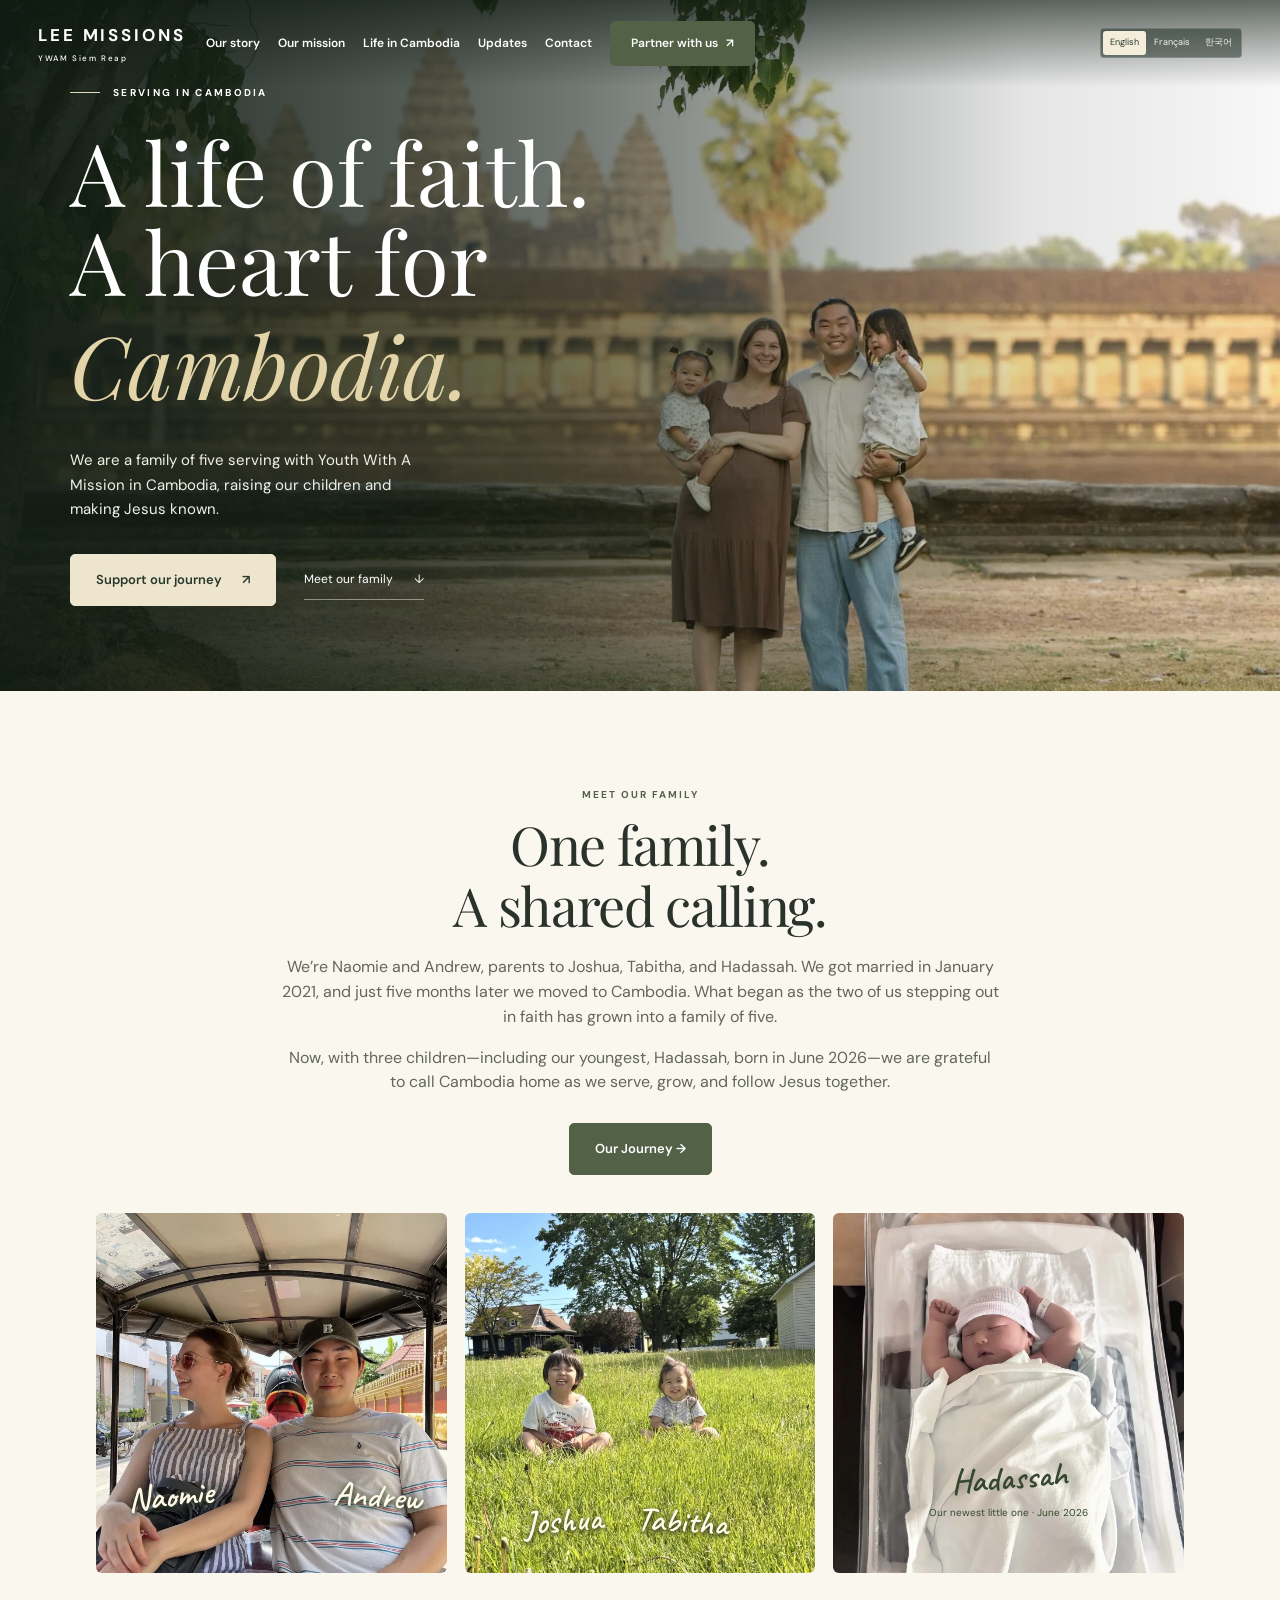
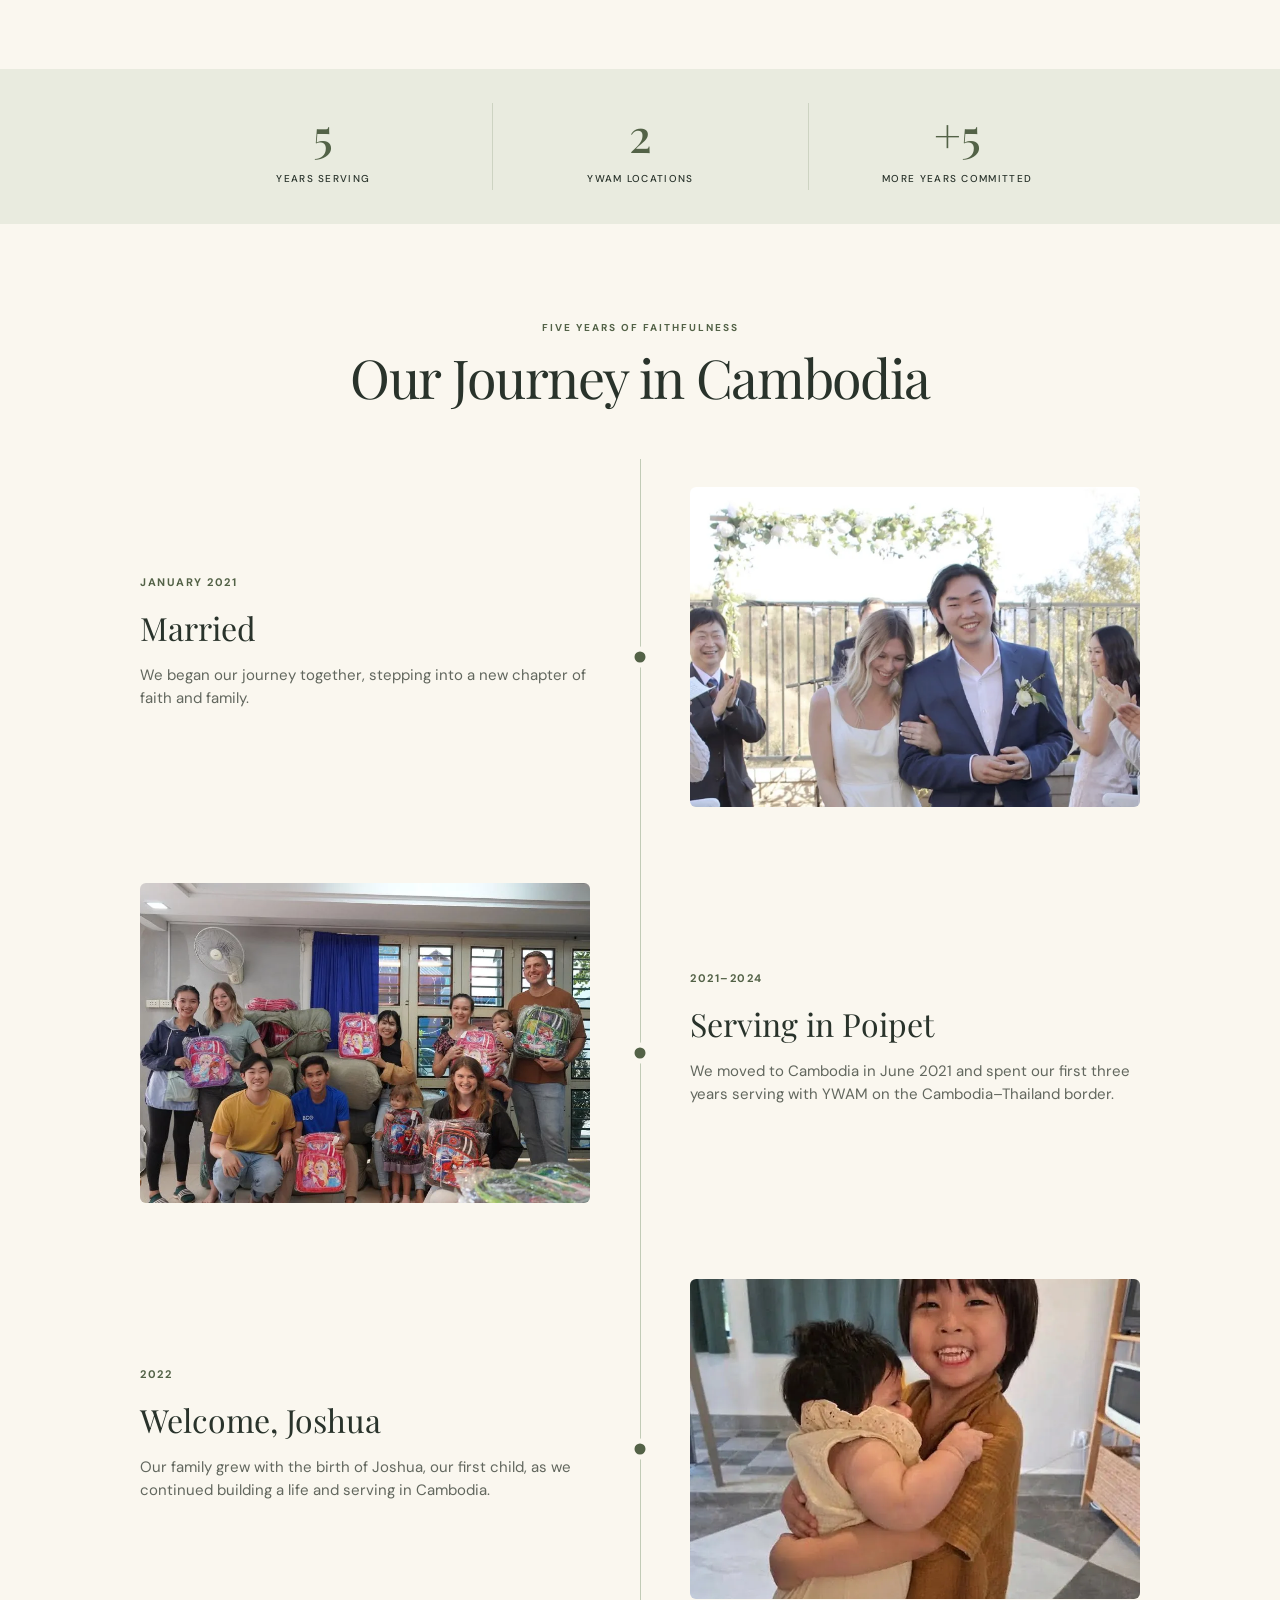
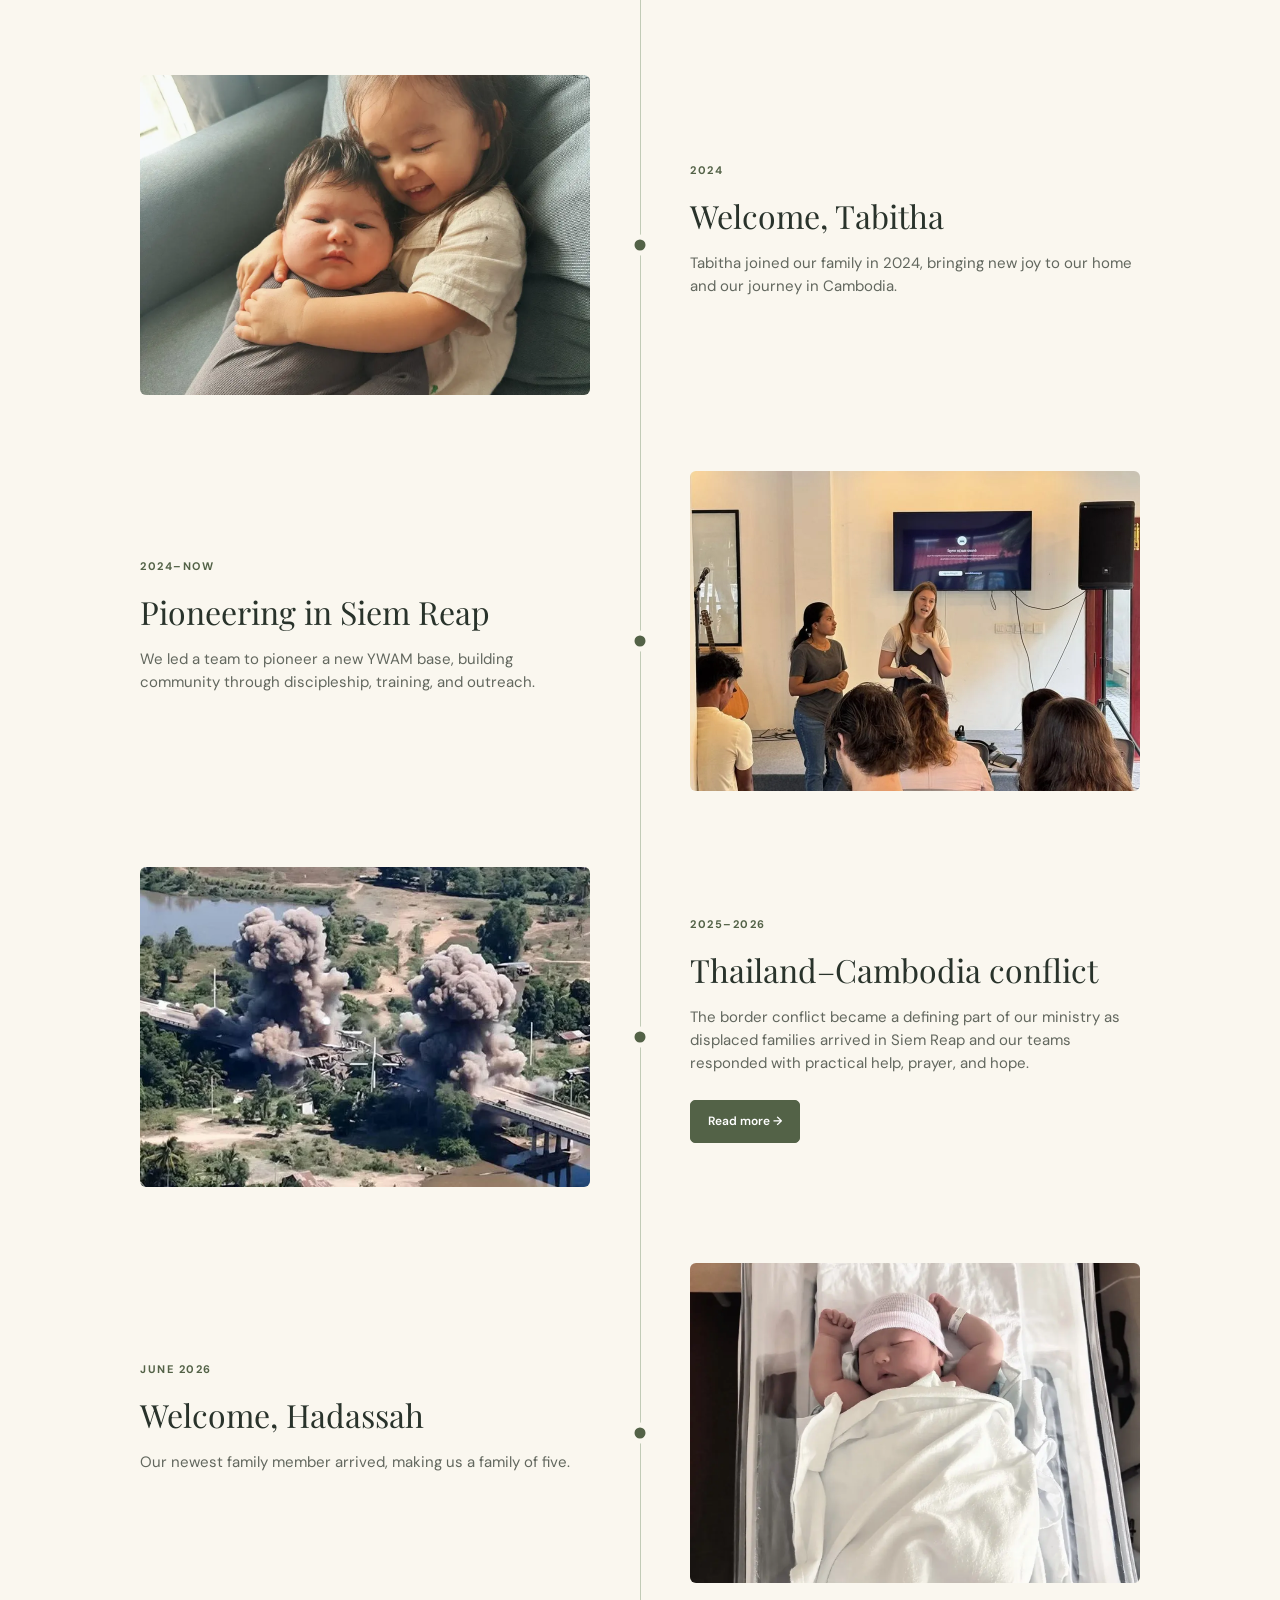
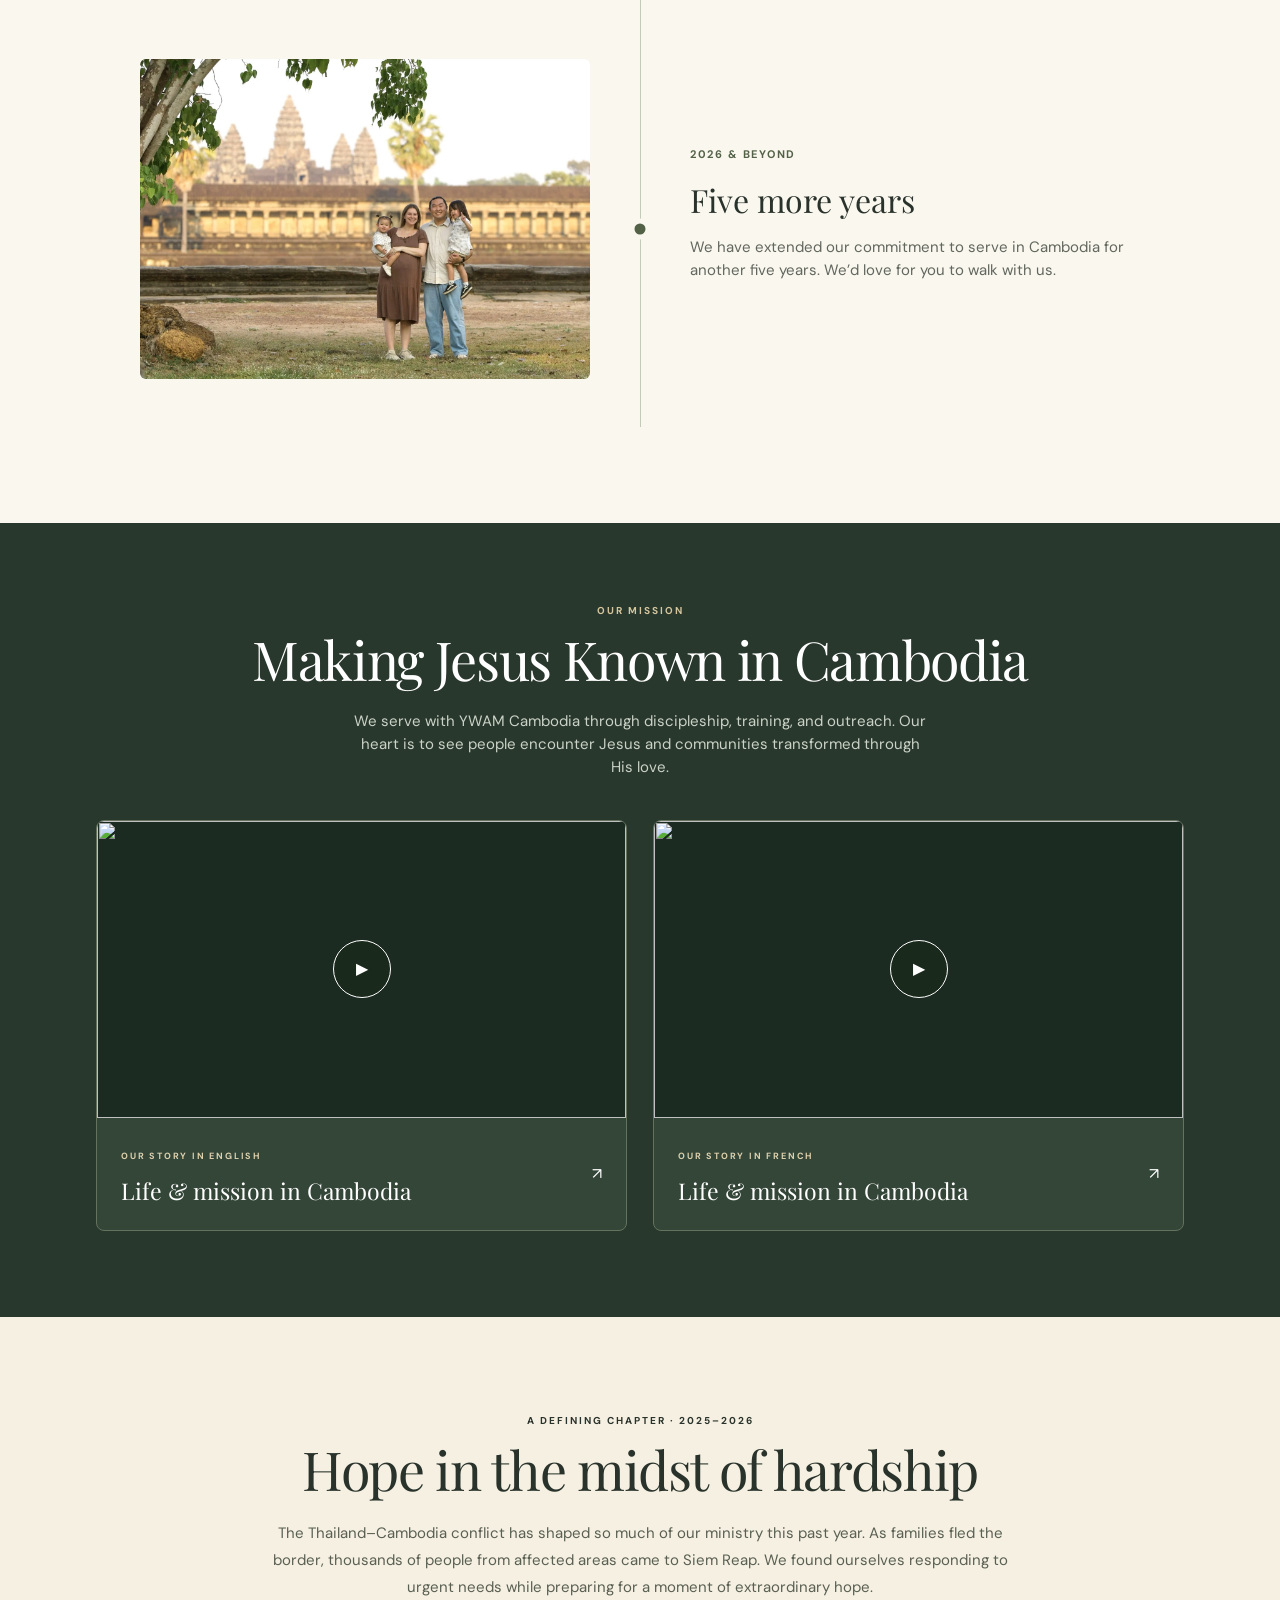
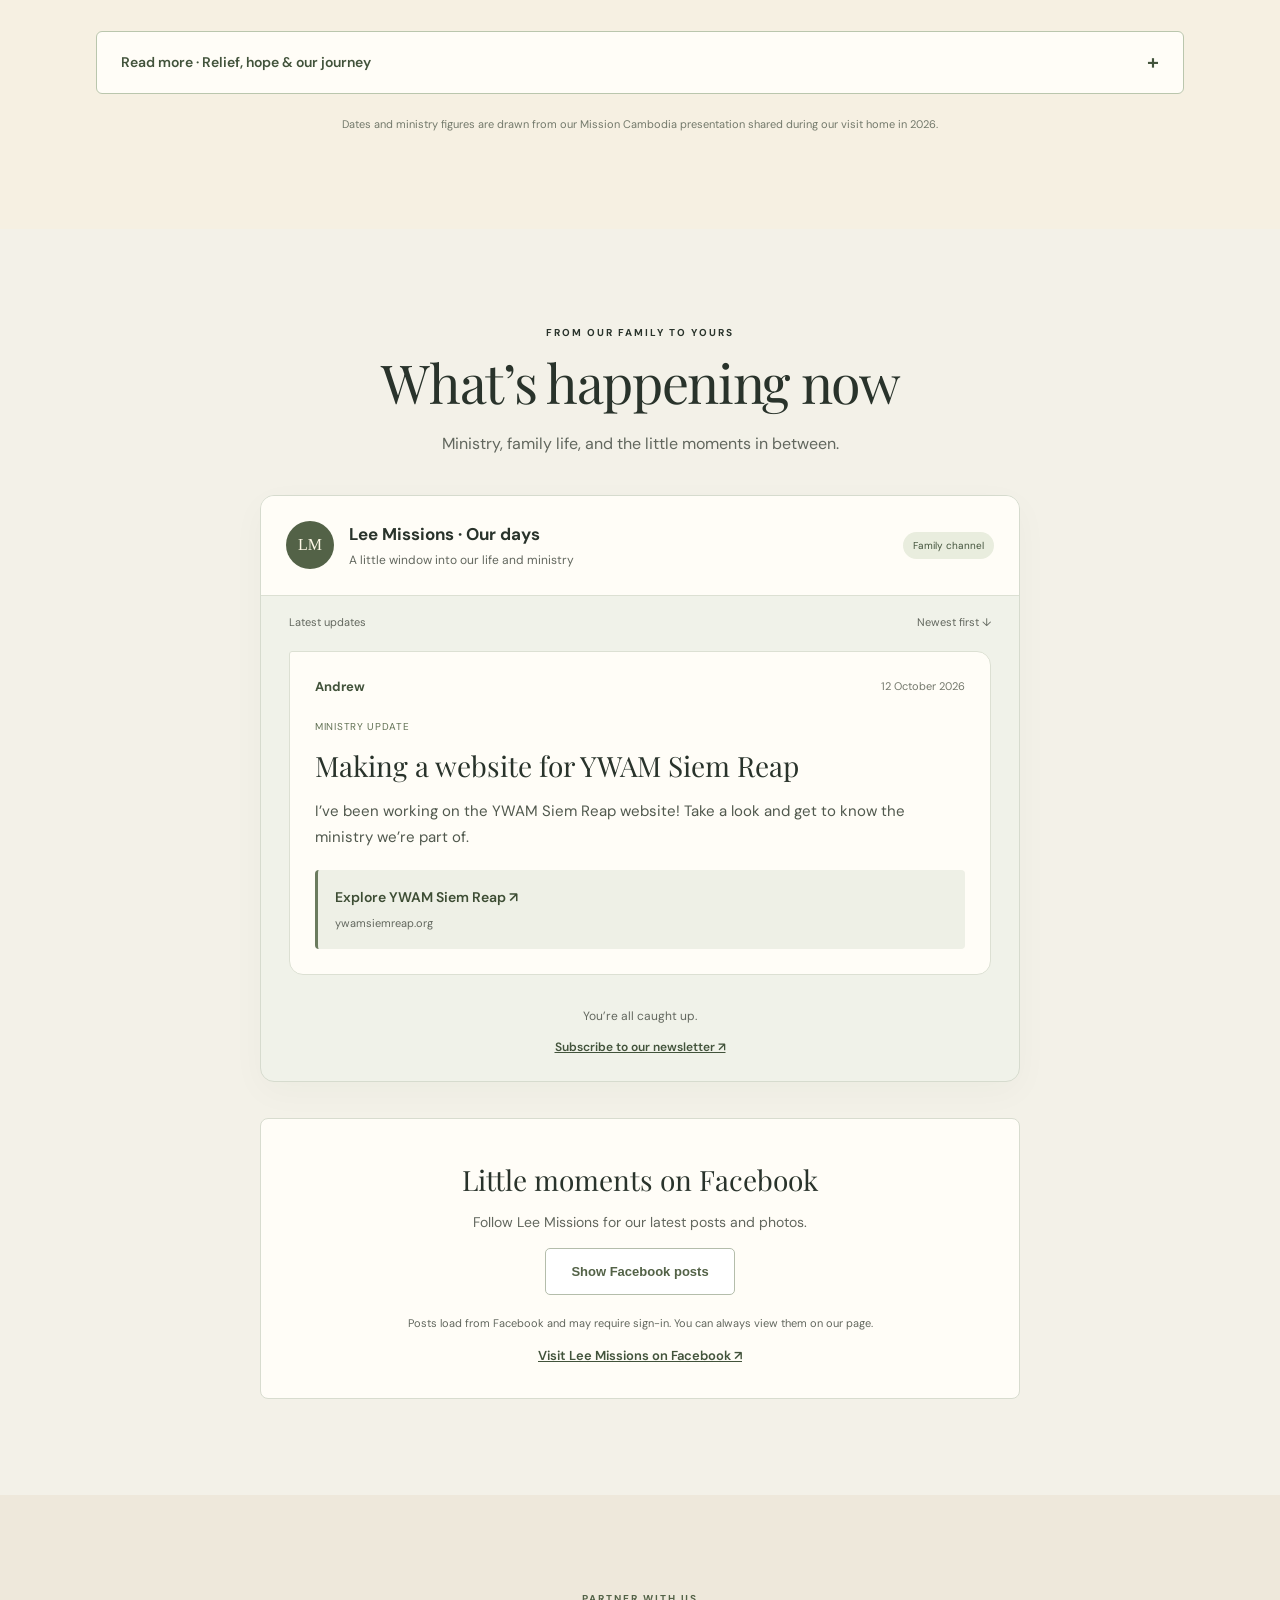
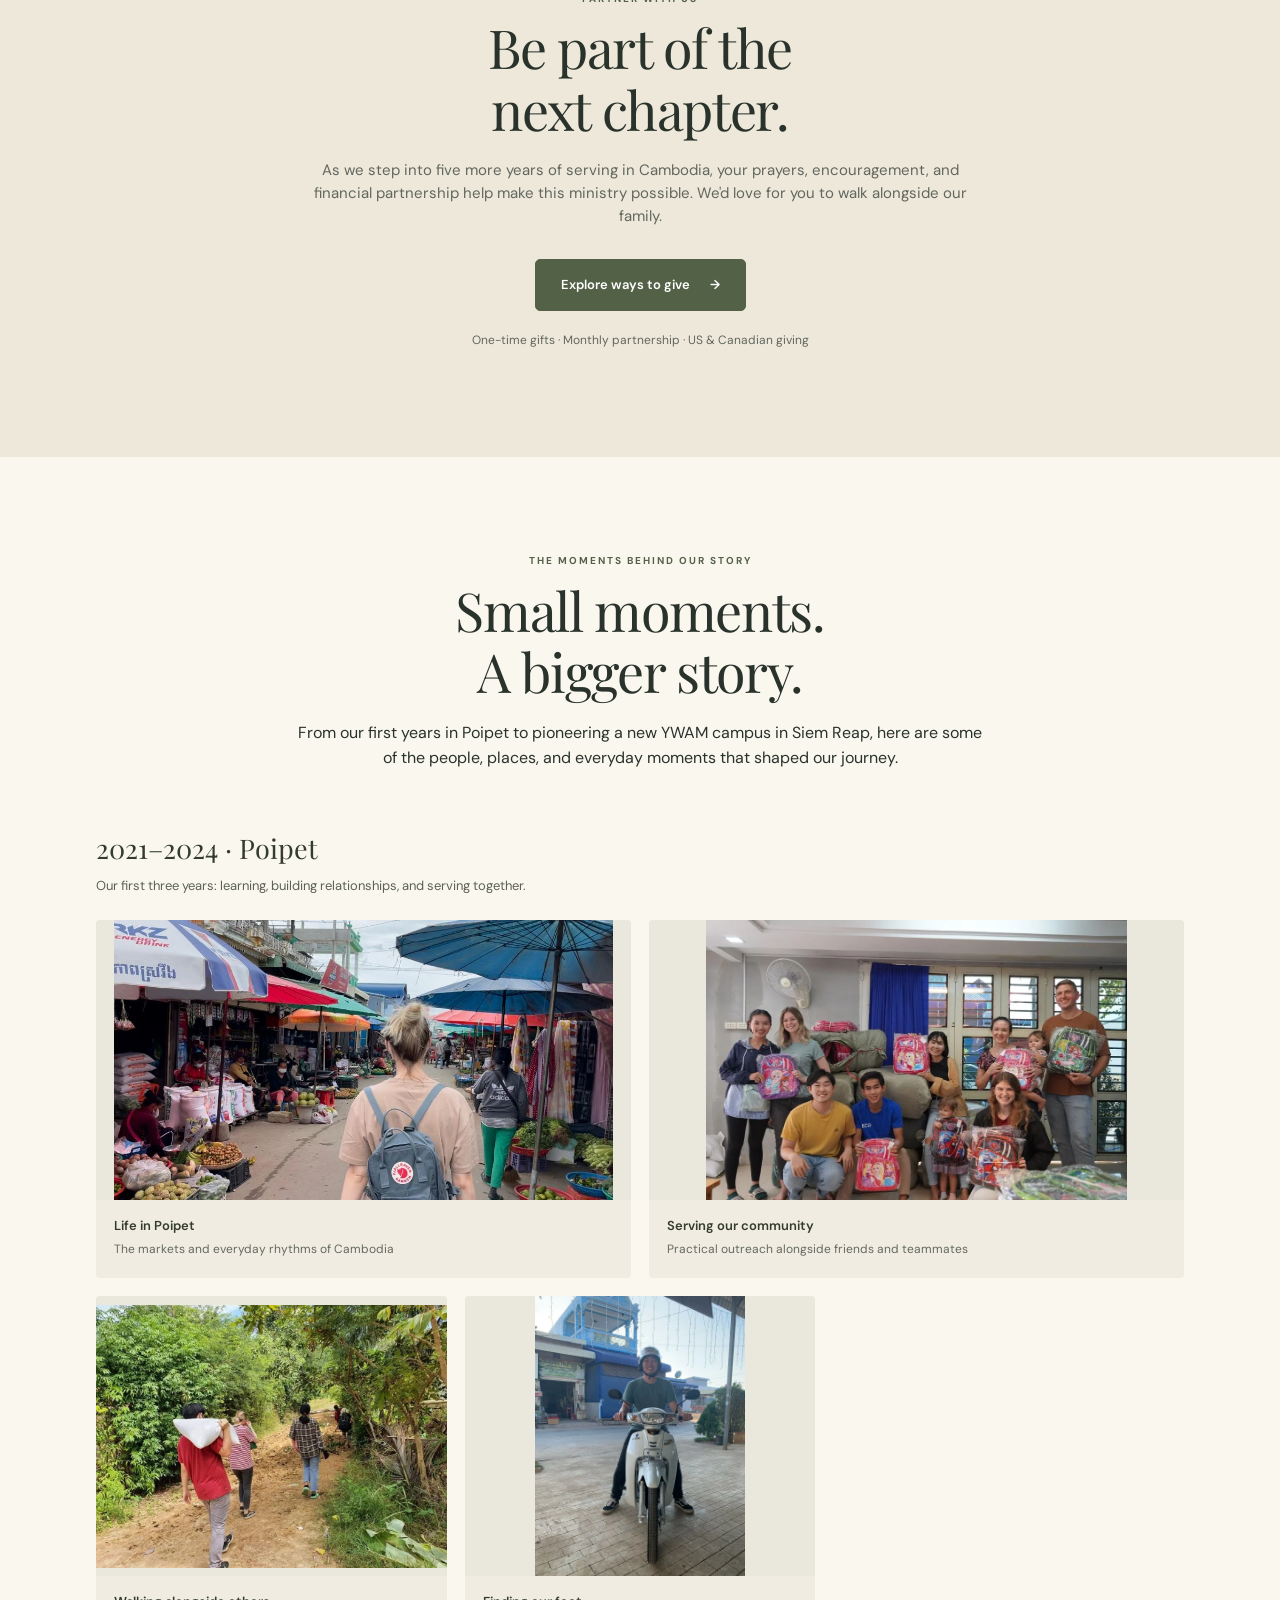
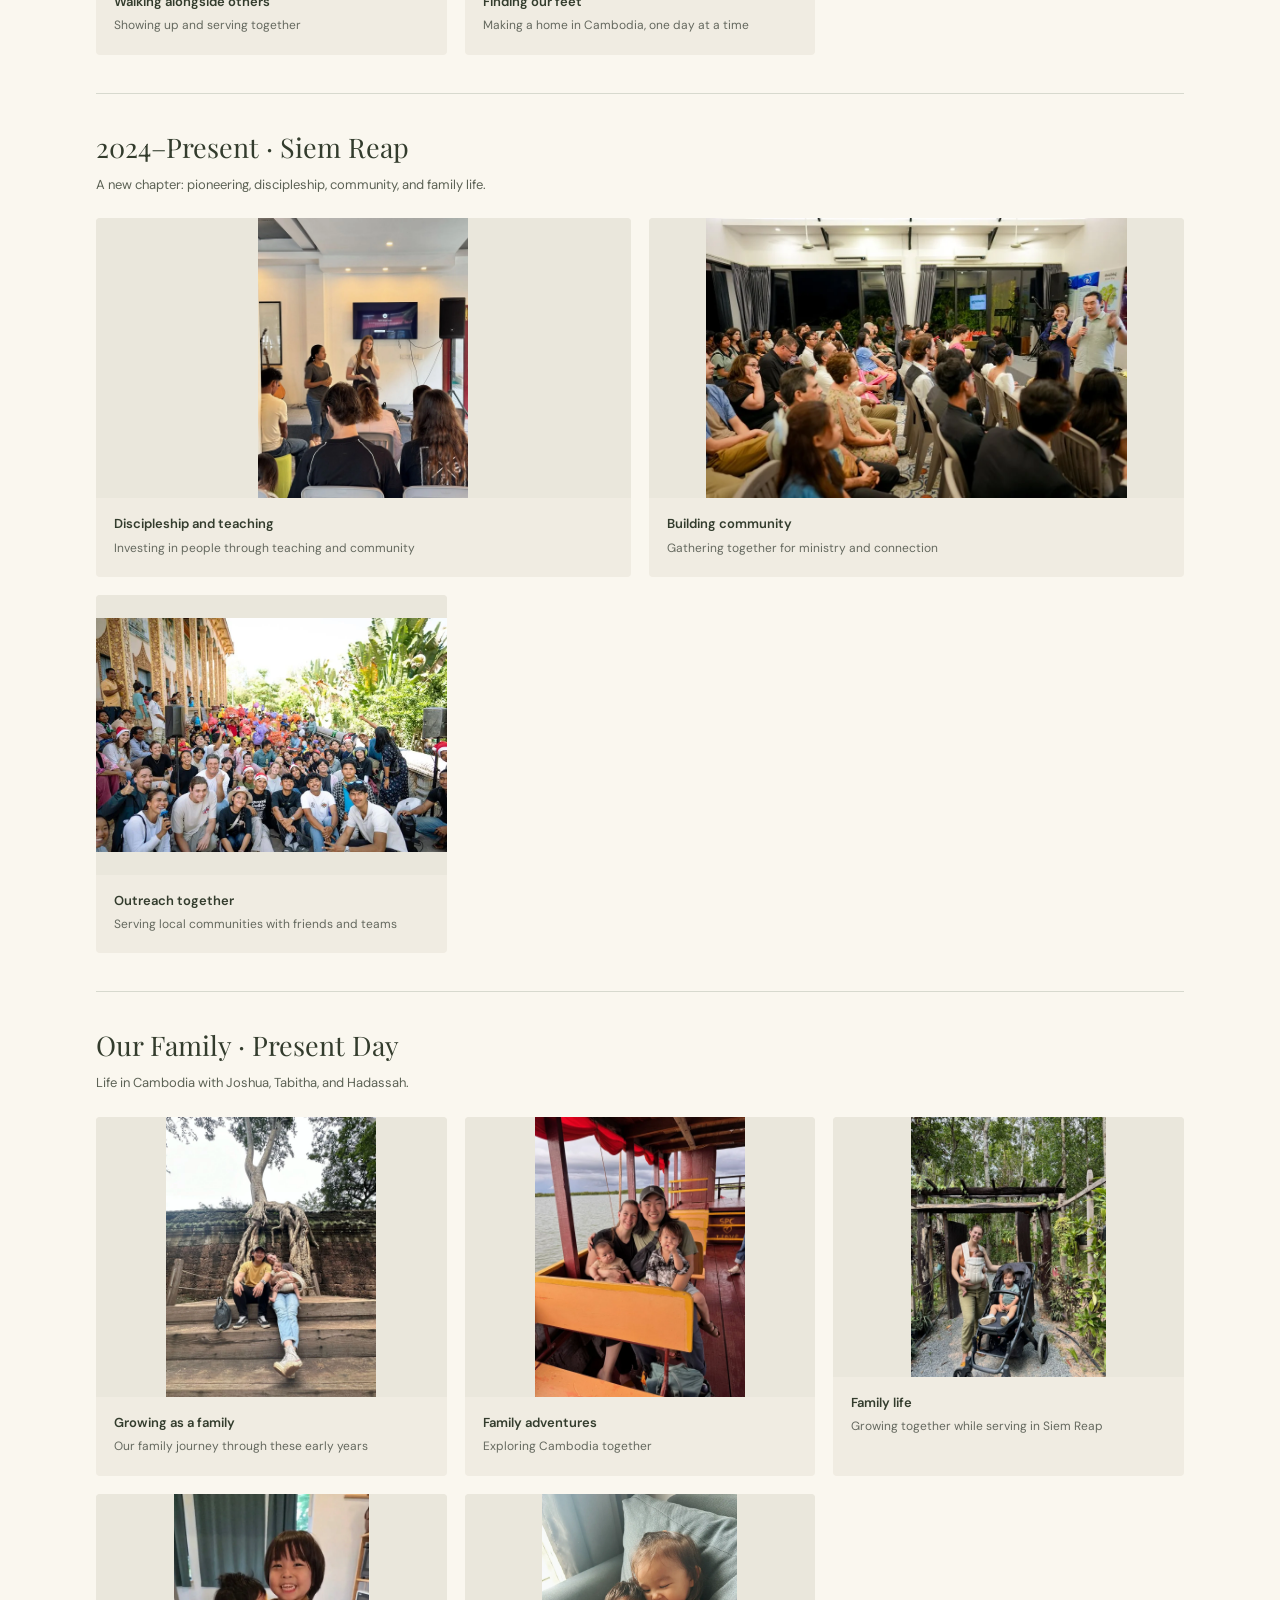
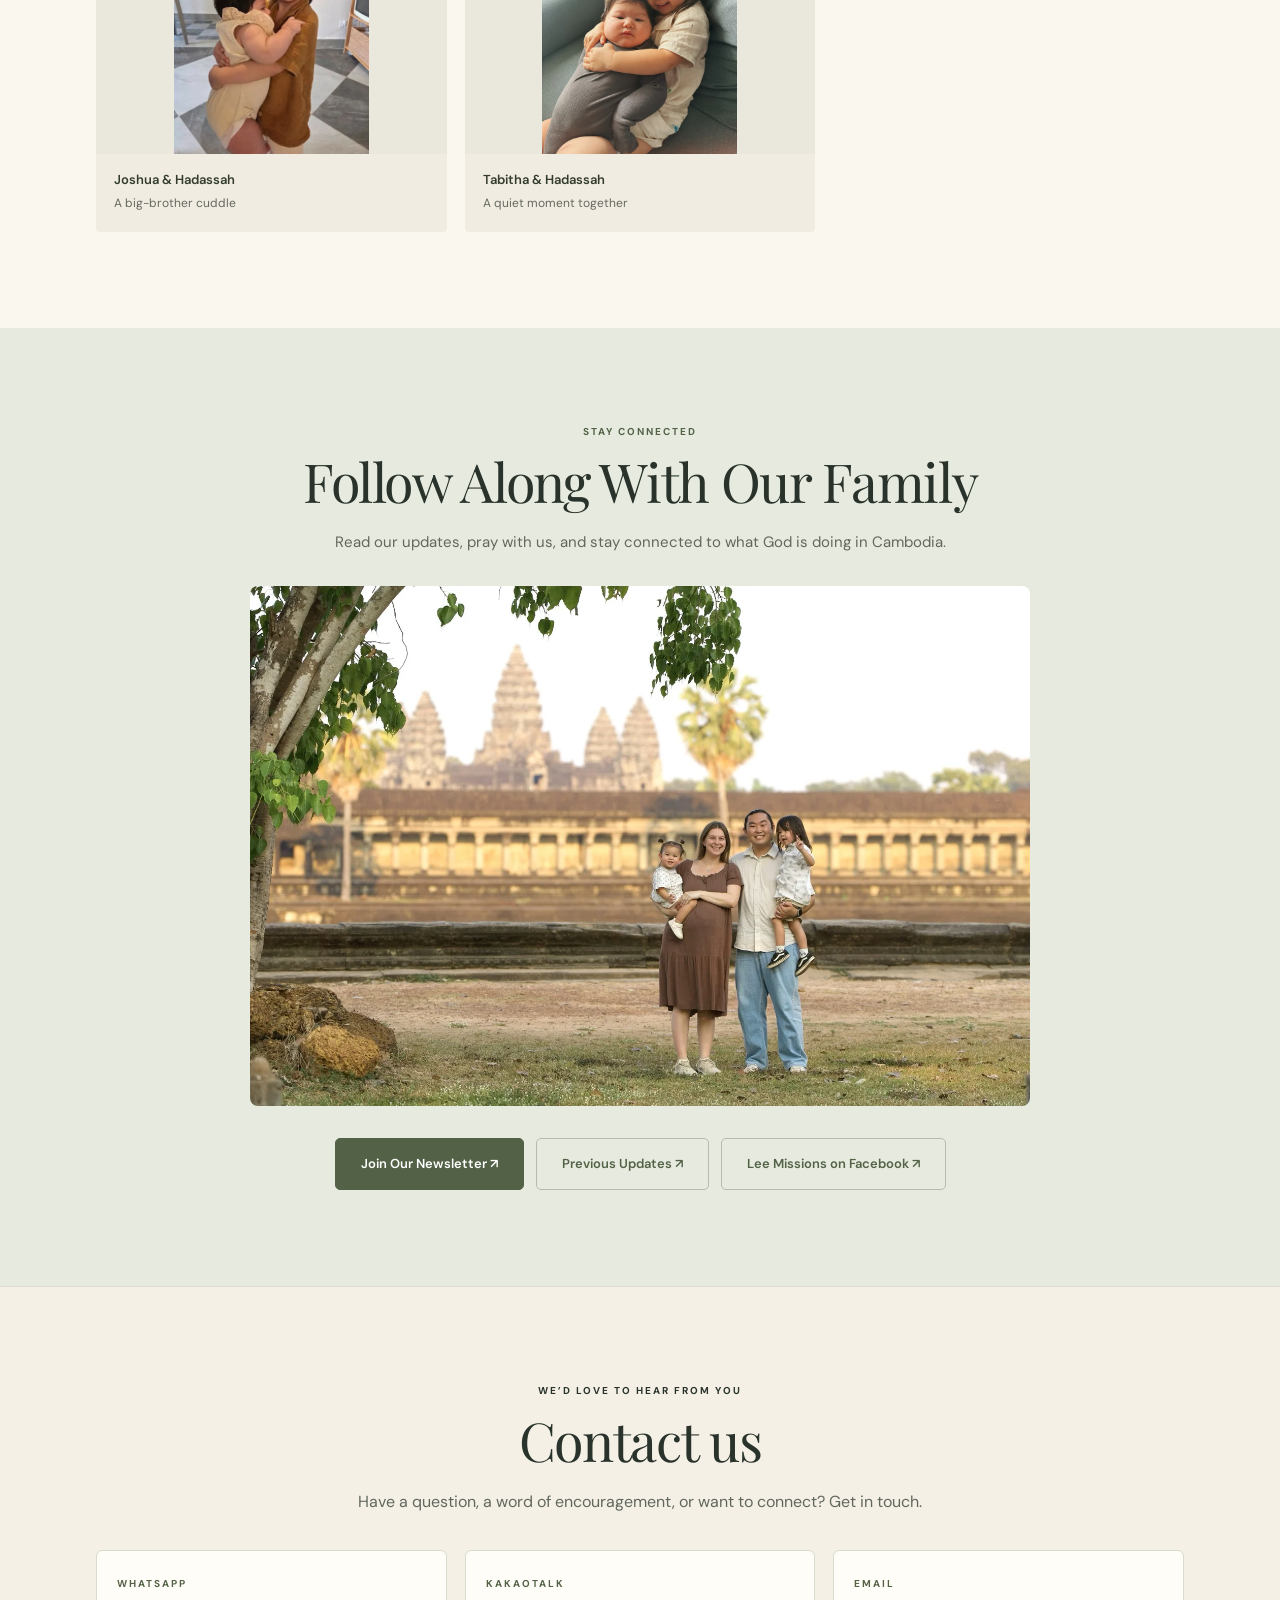
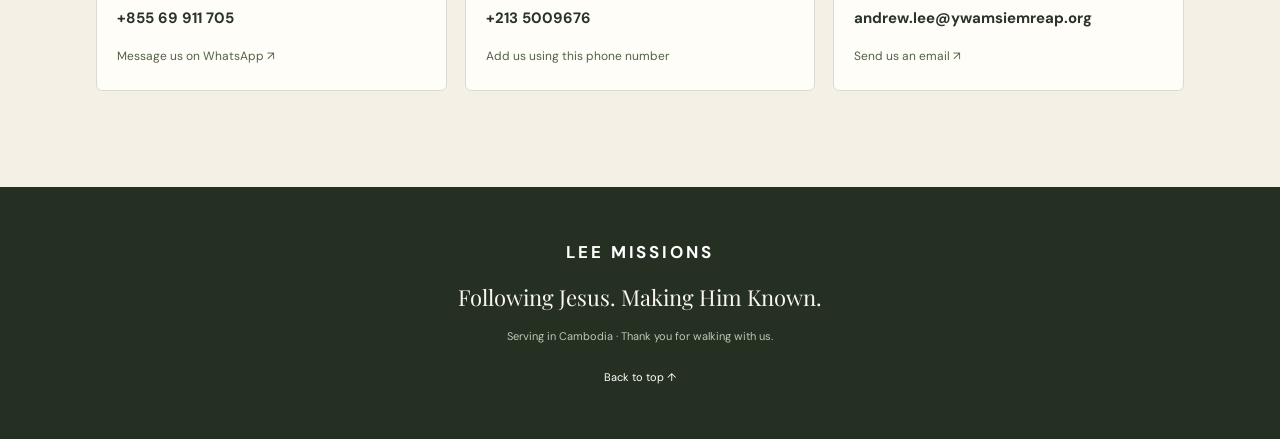
==== commit df38ea90: "Use conflict photo in journey milestone" ====
--- a/index.html
+++ b/index.html
@@ -173,7 +173,7 @@
 <a class="pill journey-read-more" href="#hope" data-open-chapter>Read more →</a>
 </div>
 <figure class="journey-image">
-<img src="assets/relief-care-packages.webp" alt="Relief supplies prepared for families affected by the Thailand–Cambodia conflict" loading="lazy"/>
+<img src="assets/conflict-major-fighting.webp" alt="Aerial view of fighting near the Thailand–Cambodia border" loading="lazy"/>
 </figure>
 </article>
 <article class="journey-step">
@@ -254,20 +254,46 @@
 <img src="assets/relief-backpacks.webp" alt="Children receiving backpacks during the relief response" loading="lazy"/>
 <figcaption>Practical care for children and families affected by the conflict.</figcaption>
 </figure>
-<div class="hope-intro">
-<div>
-<h3>Serving families. Sharing hope.</h3>
-<p>Alongside our teams and partners, we helped respond with food, essential supplies, and support for children in displacement camps. Families had lost safety and stability, and walking alongside them became a central part of our ministry.</p>
-</div>
-<div>
+<section class="response-breakdown" aria-labelledby="response-title">
+<div class="response-heading">
+<div class="eyebrow">How we responded</div>
+<h3 id="response-title">Different needs. One shared response.</h3>
+<p>Alongside local churches, YWAM teams, and ministry partners, we served displaced families in several practical and spiritual ways.</p>
+</div>
+<div class="response-grid">
+<article class="response-card">
+<span class="response-number">01</span>
+<h4>Emergency food relief</h4>
+<p>Essential food and supplies reached more than 6,000 families across 15 displacement camps.</p>
+</article>
+<article class="response-card">
+<span class="response-number">02</span>
+<h4>Children and education</h4>
+<p>Teams prepared backpacks for more than 1,000 children and helped start schools in every camp served.</p>
+</article>
+<article class="response-card">
+<span class="response-number">03</span>
+<h4>Prayer and Christmas care</h4>
+<p>More than 3,000 Christians gathered to pray and worship, and 1,500 Christmas presents were shared with affected children and families.</p>
+</article>
+<article class="response-card">
+<span class="response-number">04</span>
+<h4>International outreach teams</h4>
+<p>Nine international teams joined the wider response, serving alongside local ministries and displaced communities.</p>
+</article>
+</div>
+</section>
+<section class="festival-feature">
+<div>
+<div class="eyebrow">Love Siem Reap · January 2026</div>
 <h3>A part to play at Love Siem Reap</h3>
 <p>In January 2026, Andrew served as Arrangements Chairman for the Billy Graham Evangelistic Association’s Love Siem Reap Festival. He helped coordinate and mobilize over 400 volunteers to facilitate an event where more than 27,000 people gathered to hear the Gospel.</p>
 </div>
-</div>
+</section>
 <div class="hope-stats">
 <div>
-<strong>400+</strong>
-<span>Volunteers Andrew helped coordinate</span>
+<strong>Almost $200,000</strong>
+<span>Raised to provide food relief</span>
 </div>
 <div>
 <strong>27,000+</strong>
@@ -296,52 +322,52 @@
 <div class="conflict-window" tabindex="0" aria-label="Scrollable ministry timeline">
 <ol class="conflict-track">
 <li class="conflict-card">
-<img class="conflict-photo" src="assets/relief-care-packages.webp" alt="Preparing care packages for displaced families" loading="lazy"/>
+<img class="conflict-photo" src="assets/conflict-camp.webp" alt="A displacement camp shown in the Mission Cambodia presentation" loading="lazy"/>
 <strong>July 2025 · Conflict begins</strong>
 <p>As fighting began along the Thailand–Cambodia border, more than 135,000 people were displaced. Relief efforts began with food, essential supplies, and care for affected families.</p>
 </li>
 <li class="conflict-card">
-<img class="conflict-photo" src="assets/relief-backpacks.webp" alt="Children receiving backpacks during the relief response" loading="lazy"/>
+<img class="conflict-photo" src="assets/conflict-relief-preparation.webp" alt="Teams preparing food packages during the first relief response" loading="lazy"/>
 <strong>July 2025 · Relief mobilized</strong>
 <p>More than $50,000 was raised toward war relief. Teams prepared care packages for over 2,000 families and backpacks for over 1,000 children.</p>
 </li>
 <li class="conflict-card">
-<img class="conflict-photo" src="assets/relief-community.webp" alt="Serving families together during the relief response" loading="lazy"/>
+<img class="conflict-photo" src="assets/conflict-first-ceasefire.webp" alt="Cambodian and Thai representatives at the first ceasefire declaration" loading="lazy"/>
 <strong>July 28, 2025 · First ceasefire</strong>
 <p>Both nations declared a ceasefire after days of conflict and displacement.</p>
 </li>
 <li class="conflict-card">
-<img class="conflict-photo" src="assets/relief-care-packages.webp" alt="Preparing care packages for displaced families" loading="lazy"/>
+<img class="conflict-photo" src="assets/conflict-ceasefire-break.webp" alt="Soldiers pictured after the November ceasefire broke" loading="lazy"/>
 <strong>November 11, 2025 · Ceasefire breaks</strong>
 <p>Thailand broke the ceasefire after a Thai soldier stepped on a land mine, bringing renewed uncertainty to border communities.</p>
 </li>
 <li class="conflict-card">
-<img class="conflict-photo" src="assets/relief-community.webp" alt="Serving families together during the relief response" loading="lazy"/>
+<img class="conflict-photo" src="assets/conflict-major-fighting.webp" alt="Aerial view of fighting near the Thailand–Cambodia border" loading="lazy"/>
 <strong>December 12, 2025 · Major fighting resumes</strong>
 <p>Major fighting began and continued for 20 days, displacing many more families and deepening the need for relief.</p>
 </li>
 <li class="conflict-card">
-<img class="conflict-photo" src="assets/relief-christmas.webp" alt="Children gathered for Christmas Eve gift distribution" loading="lazy"/>
+<img class="conflict-photo" src="assets/conflict-candlelight.webp" alt="Christians gathered at night for Candlelight Christmas prayer and worship" loading="lazy"/>
 <strong>December 23, 2025 · Candlelight Christmas</strong>
 <p>More than 3,000 Christians gathered to pray and worship together during the conflict.</p>
 </li>
 <li class="conflict-card">
-<img class="conflict-photo" src="assets/relief-christmas.webp" alt="Children gathered for Christmas Eve gift distribution" loading="lazy"/>
+<img class="conflict-photo" src="assets/conflict-christmas-distribution.webp" alt="Children gathered for the Christmas Eve gift distribution" loading="lazy"/>
 <strong>December 24, 2025 · Christmas Eve distribution</strong>
 <p>Teams distributed 1,500 Christmas presents to children and families affected by the fighting.</p>
 </li>
 <li class="conflict-card">
-<img class="conflict-photo" src="assets/relief-community.webp" alt="Serving families together during the relief response" loading="lazy"/>
+<img class="conflict-photo" src="assets/conflict-second-ceasefire.webp" alt="Officials signing the second ceasefire agreement" loading="lazy"/>
 <strong>December 27, 2025 · Second ceasefire</strong>
 <p>A second ceasefire was signed after 20 days of major fighting.</p>
 </li>
 <li class="conflict-card">
-<img class="conflict-photo" src="assets/love-siem-reap-gathering.webp" alt="The crowd gathered at Love Siem Reap in January 2026" loading="lazy"/>
+<img class="conflict-photo" src="assets/conflict-love-siem-reap.webp" alt="The crowd gathered at Love Siem Reap in January 2026" loading="lazy"/>
 <strong>January 24–25, 2026 · Love Siem Reap</strong>
 <p>More than 27,000 people gathered to hear the Gospel, including people from communities affected by the conflict. Our presentation records 2,400 responses to the Gospel.</p>
 </li>
 <li class="conflict-card">
-<img class="conflict-photo" src="assets/relief-backpacks.webp" alt="Children receiving backpacks during the relief response" loading="lazy"/>
+<img class="conflict-photo" src="assets/conflict-continuing-relief.webp" alt="A ministry team serving children during the continuing relief response" loading="lazy"/>
 <strong>Into 2026 · Continuing to serve</strong>
 <p>The wider response reached 15 displacement camps, provided food and supplies to over 6,000 families, helped start schools in each location, and hosted nine international outreach teams.</p>
 </li>
--- a/styles.css
+++ b/styles.css
@@ -107,6 +107,7 @@
 body:not(.donate-page) .language-switch button{color:#f7f4e9}
 body:not(.donate-page) .language-switch button[aria-pressed="true"]{background:#f4edda;color:#29382d}
 .journey-read-more{margin-top:10px;padding:11px 17px;font-size:12px}
+.response-breakdown{margin:42px 0}.response-heading{max-width:690px;margin:0 auto 24px;text-align:center}.response-heading h3{font:400 31px 'Playfair Display',Georgia,serif;margin:10px 0 12px}.response-heading p{color:#596052;font-size:14px;line-height:1.75}.response-grid{display:grid;grid-template-columns:repeat(2,minmax(0,1fr));gap:16px}.response-card{position:relative;padding:27px;border:1px solid #cbd2c1;border-radius:7px;background:#fffdf7}.response-number{display:block;color:#879678;font:400 24px 'Playfair Display',Georgia,serif;margin-bottom:18px}.response-card h4{font:400 23px 'Playfair Display',Georgia,serif;margin:0 0 10px;color:#3d4f34}.response-card p{margin:0;color:#596052;font-size:14px;line-height:1.7}.festival-feature{margin:34px 0;padding:30px 34px;border-left:4px solid #657857;background:#e8ebdf}.festival-feature>div{max-width:760px}.festival-feature h3{font:400 28px 'Playfair Display',Georgia,serif;margin:10px 0}.festival-feature p{margin:0;color:#596052;font-size:15px;line-height:1.8}
 @media(max-width:650px){
   .nav{padding:12px 14px;column-gap:7px;row-gap:0}
   .nav .brand{order:0;font-size:13px}
@@ -116,4 +117,5 @@
   .navlinks{order:3;flex-basis:100%;margin-left:0;padding:12px 16px 16px;background:rgba(22,34,25,.96);border-radius:5px}
   .nav:after{display:none}
   .navlinks a{color:#fff}
+  .response-grid{grid-template-columns:1fr}.response-card{padding:23px}.response-heading h3{font-size:27px}.festival-feature{padding:24px 22px}.festival-feature h3{font-size:25px}
 }
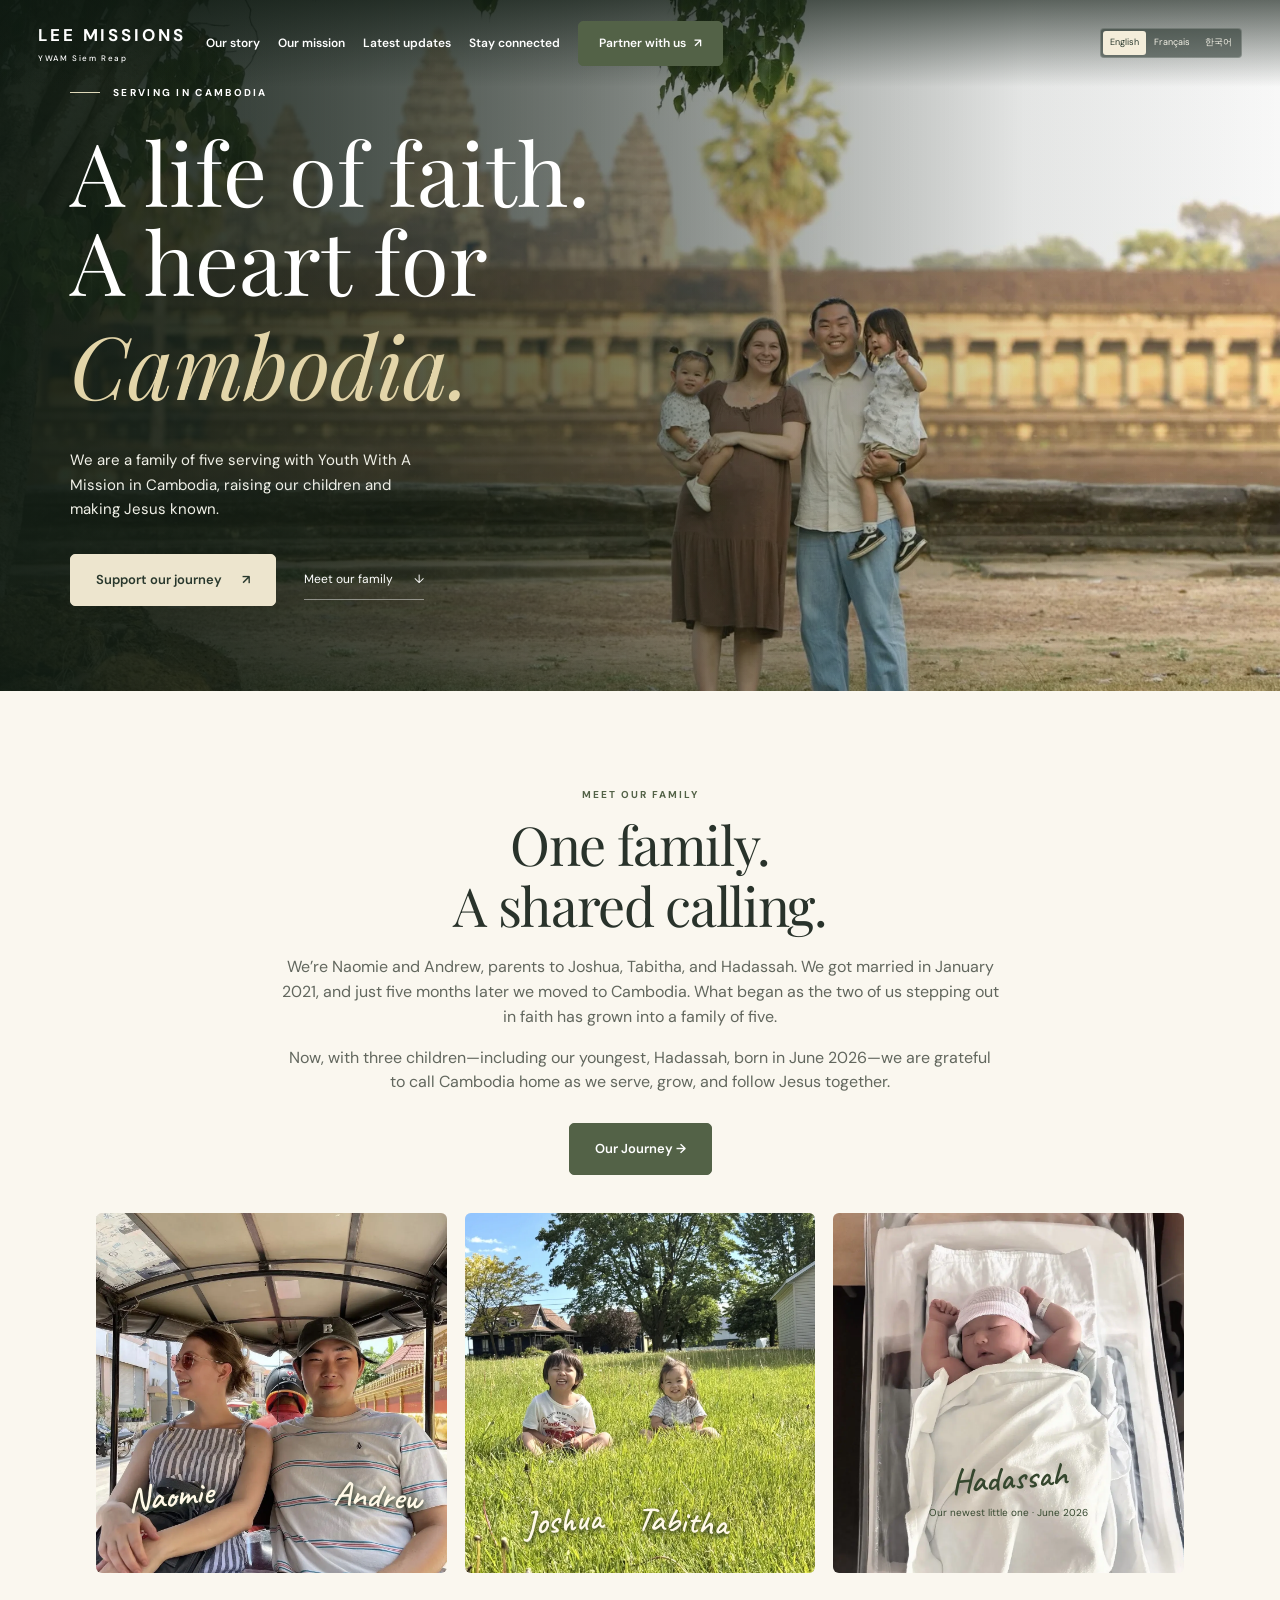
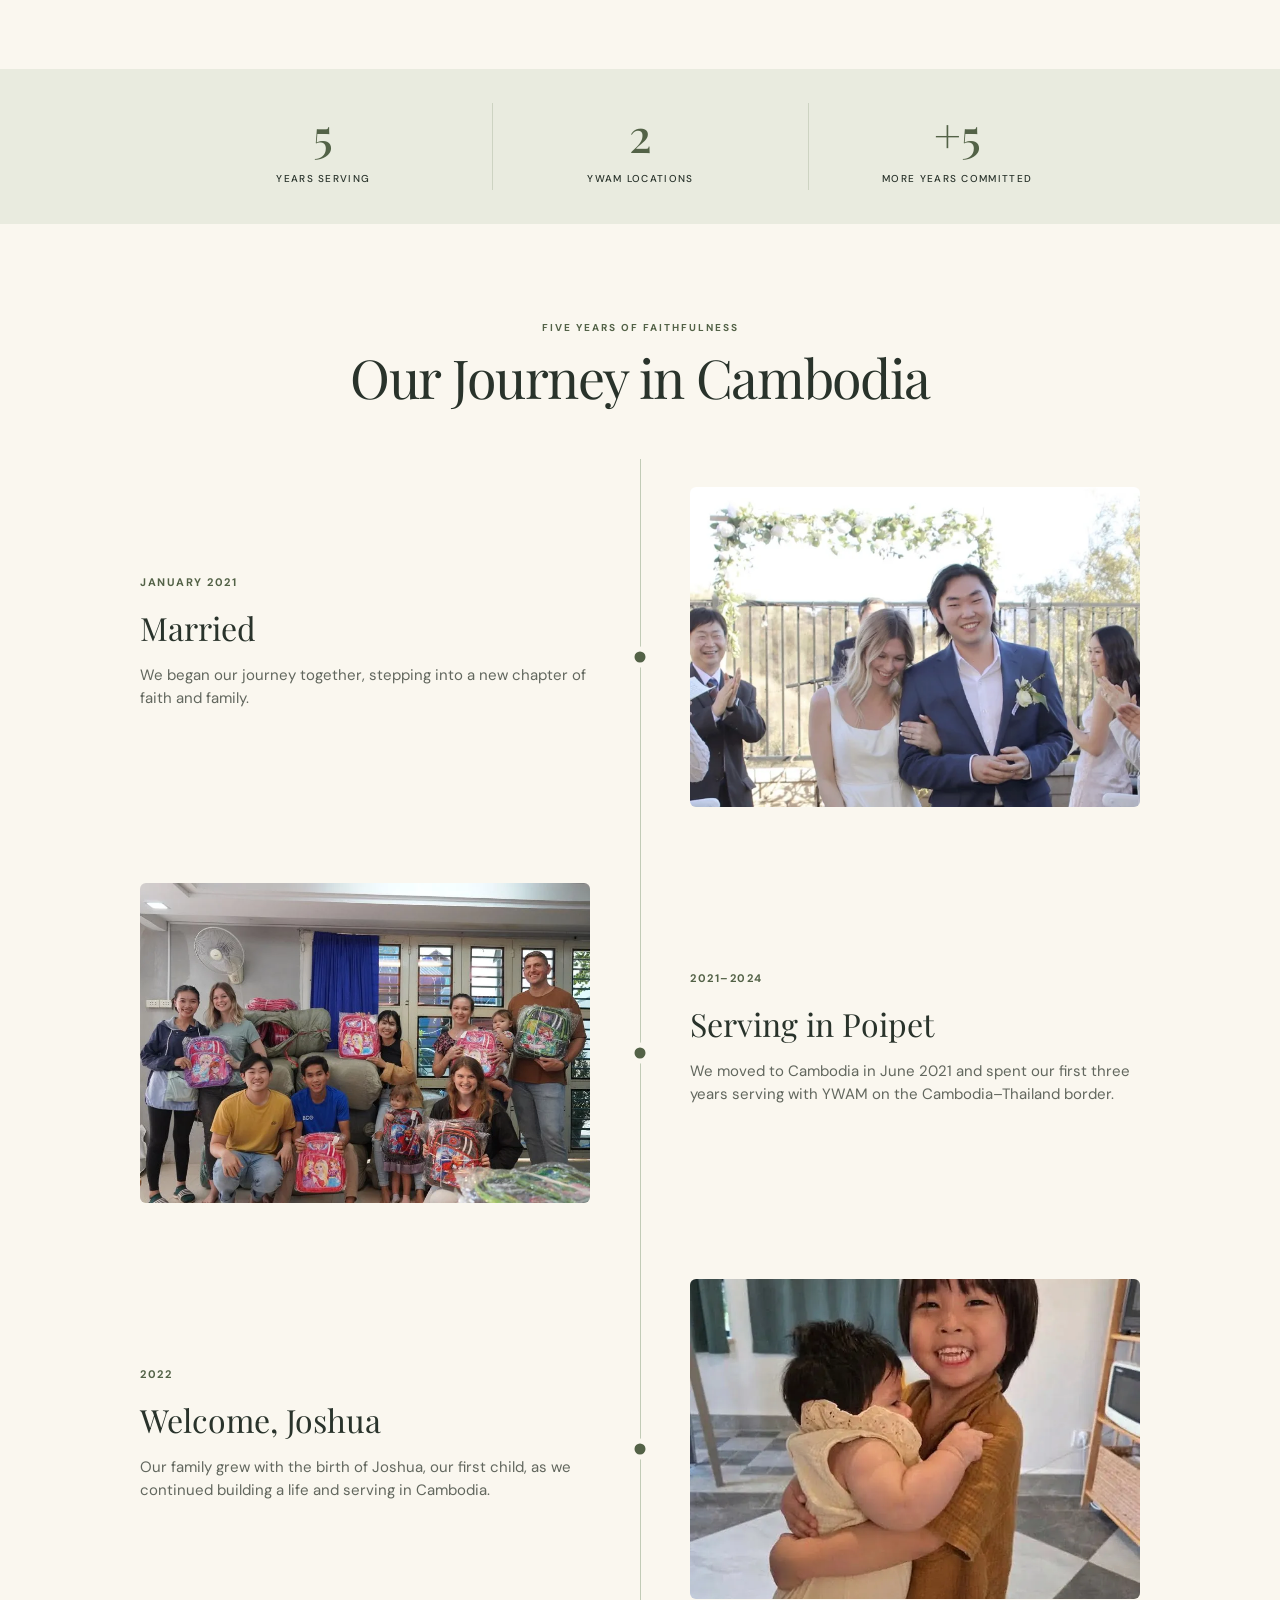
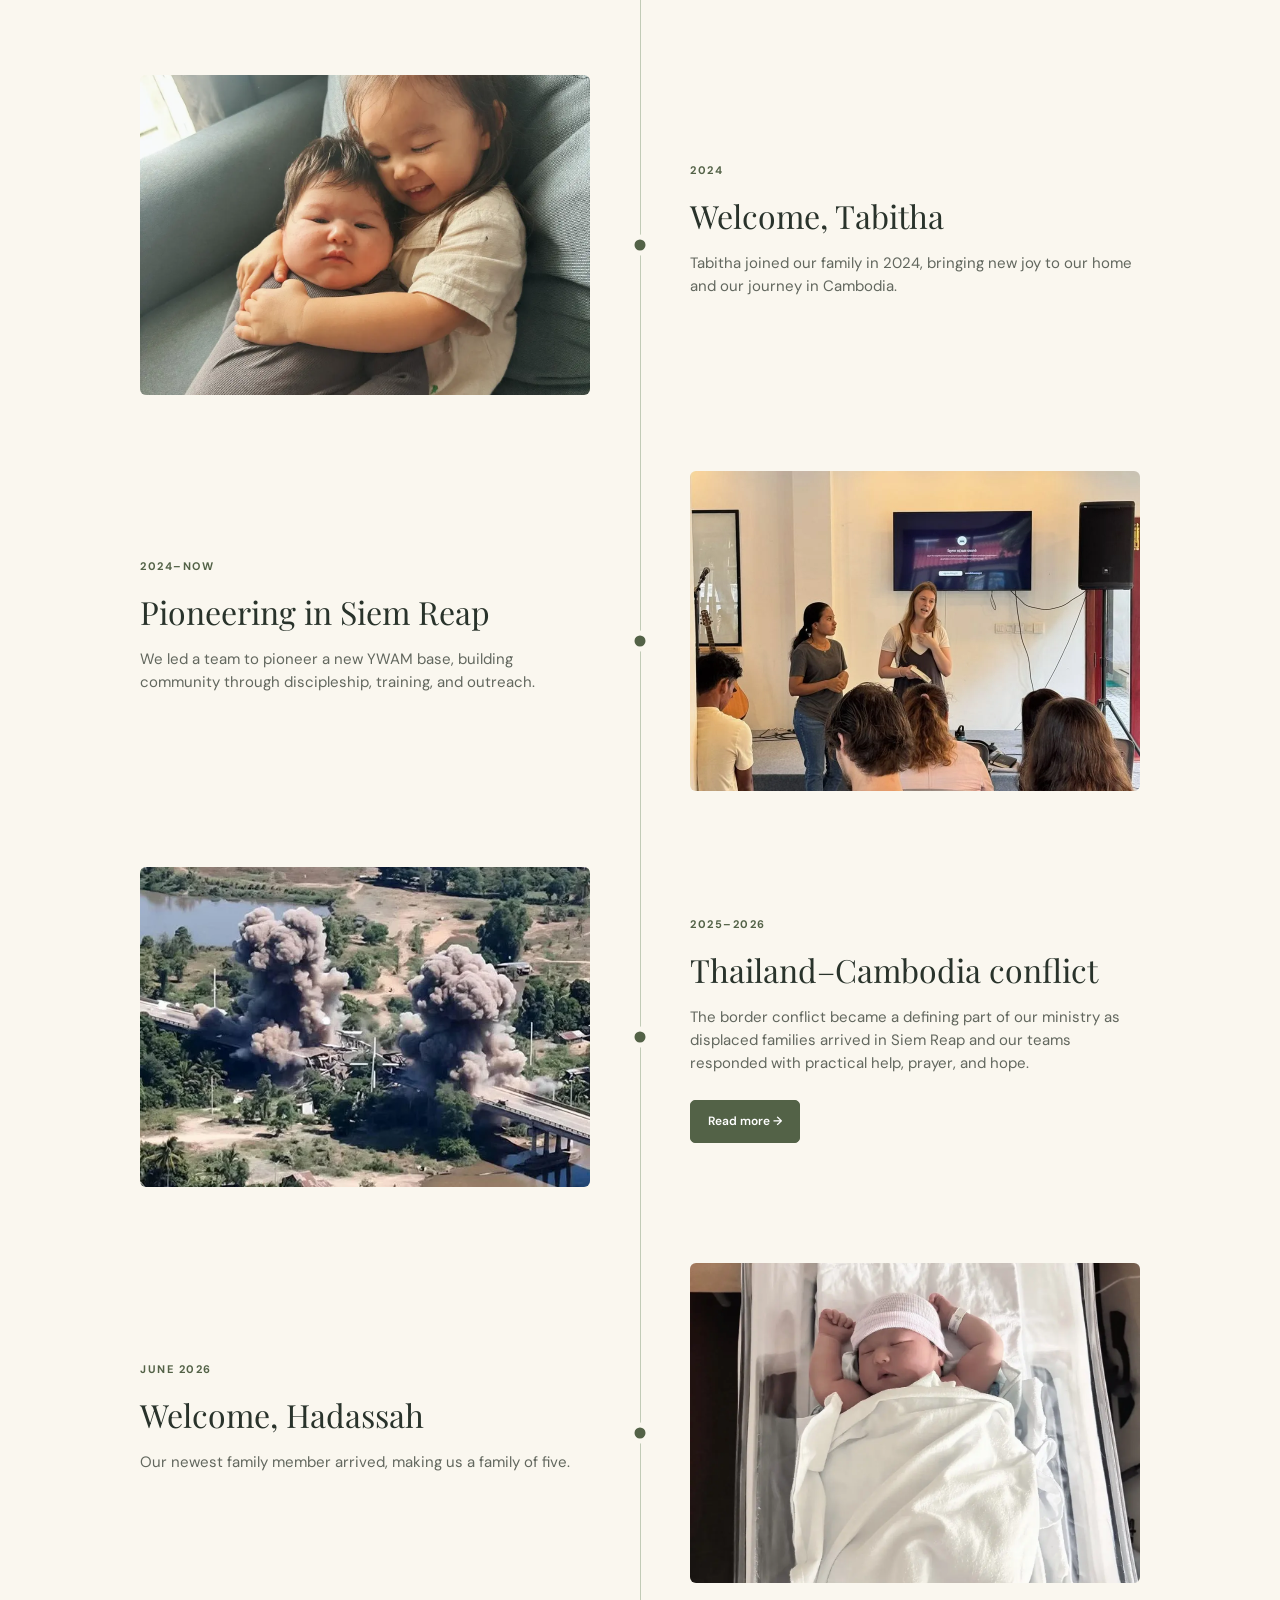
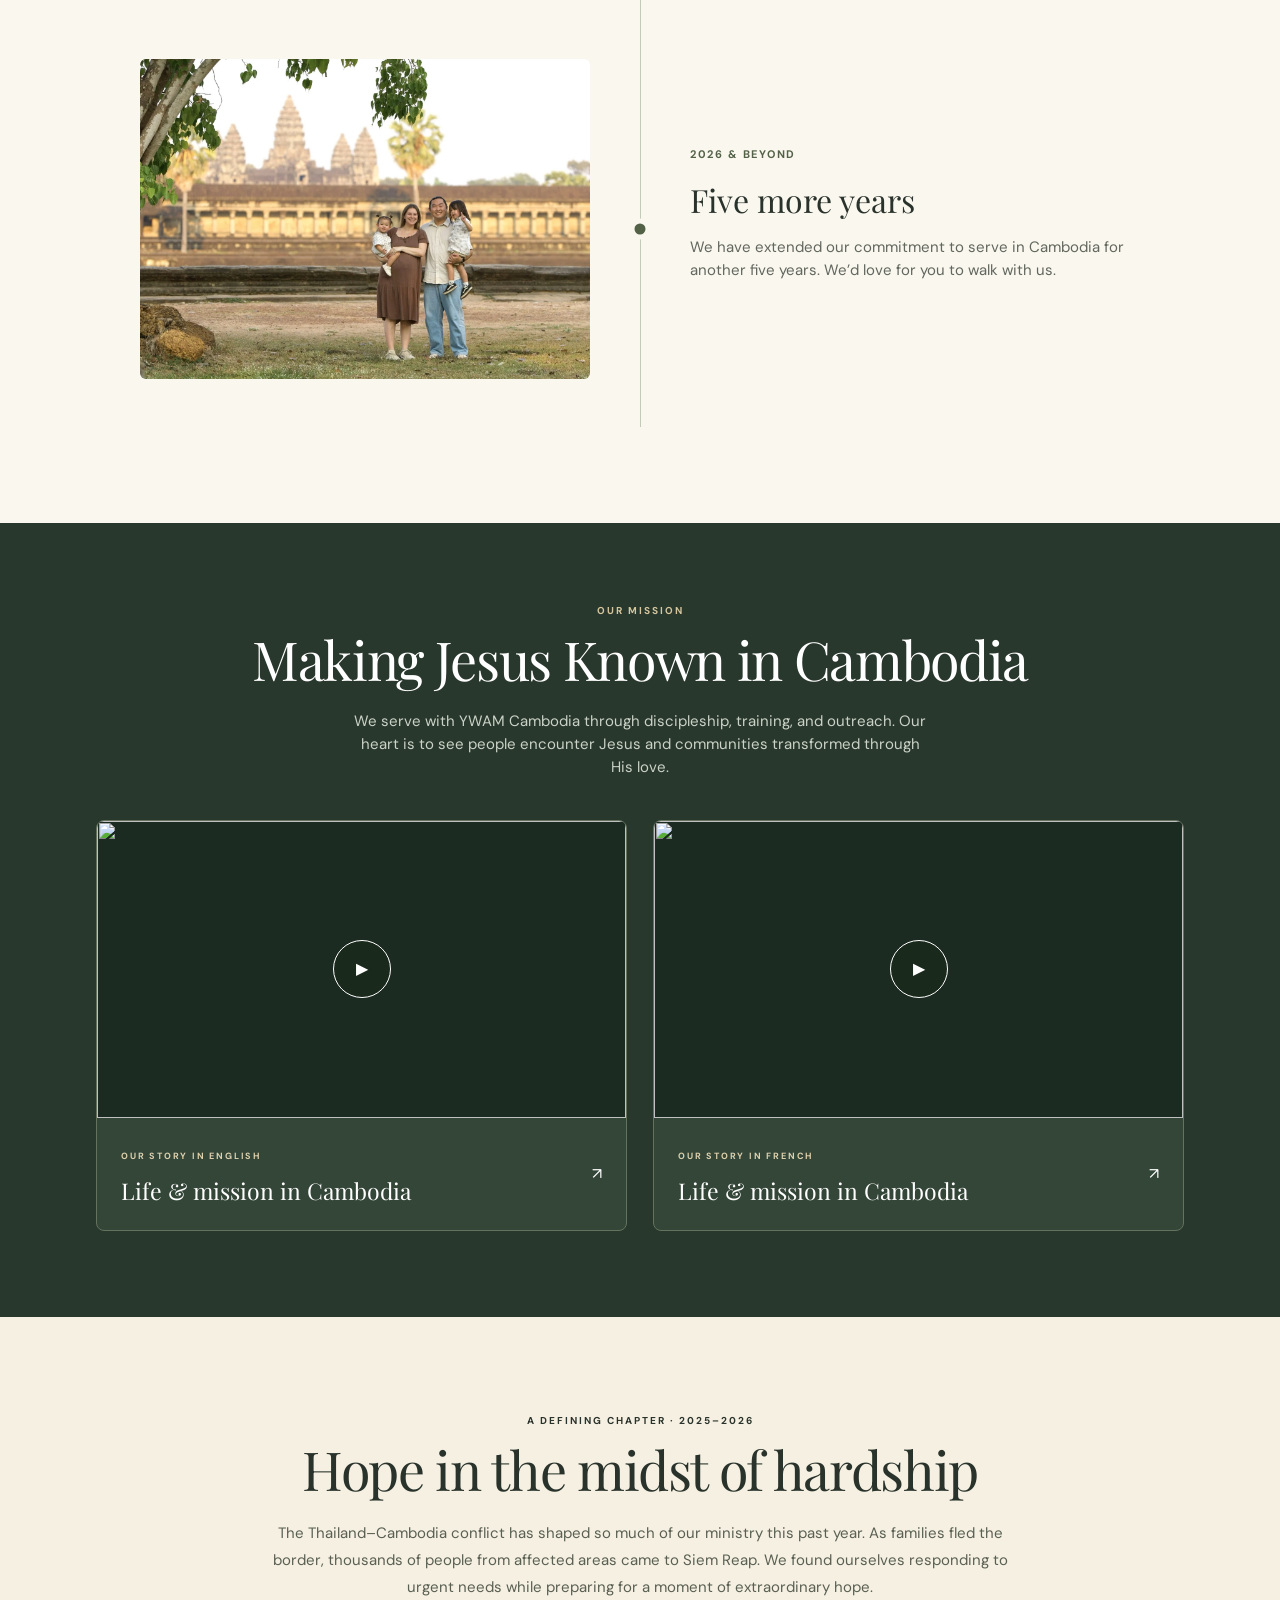
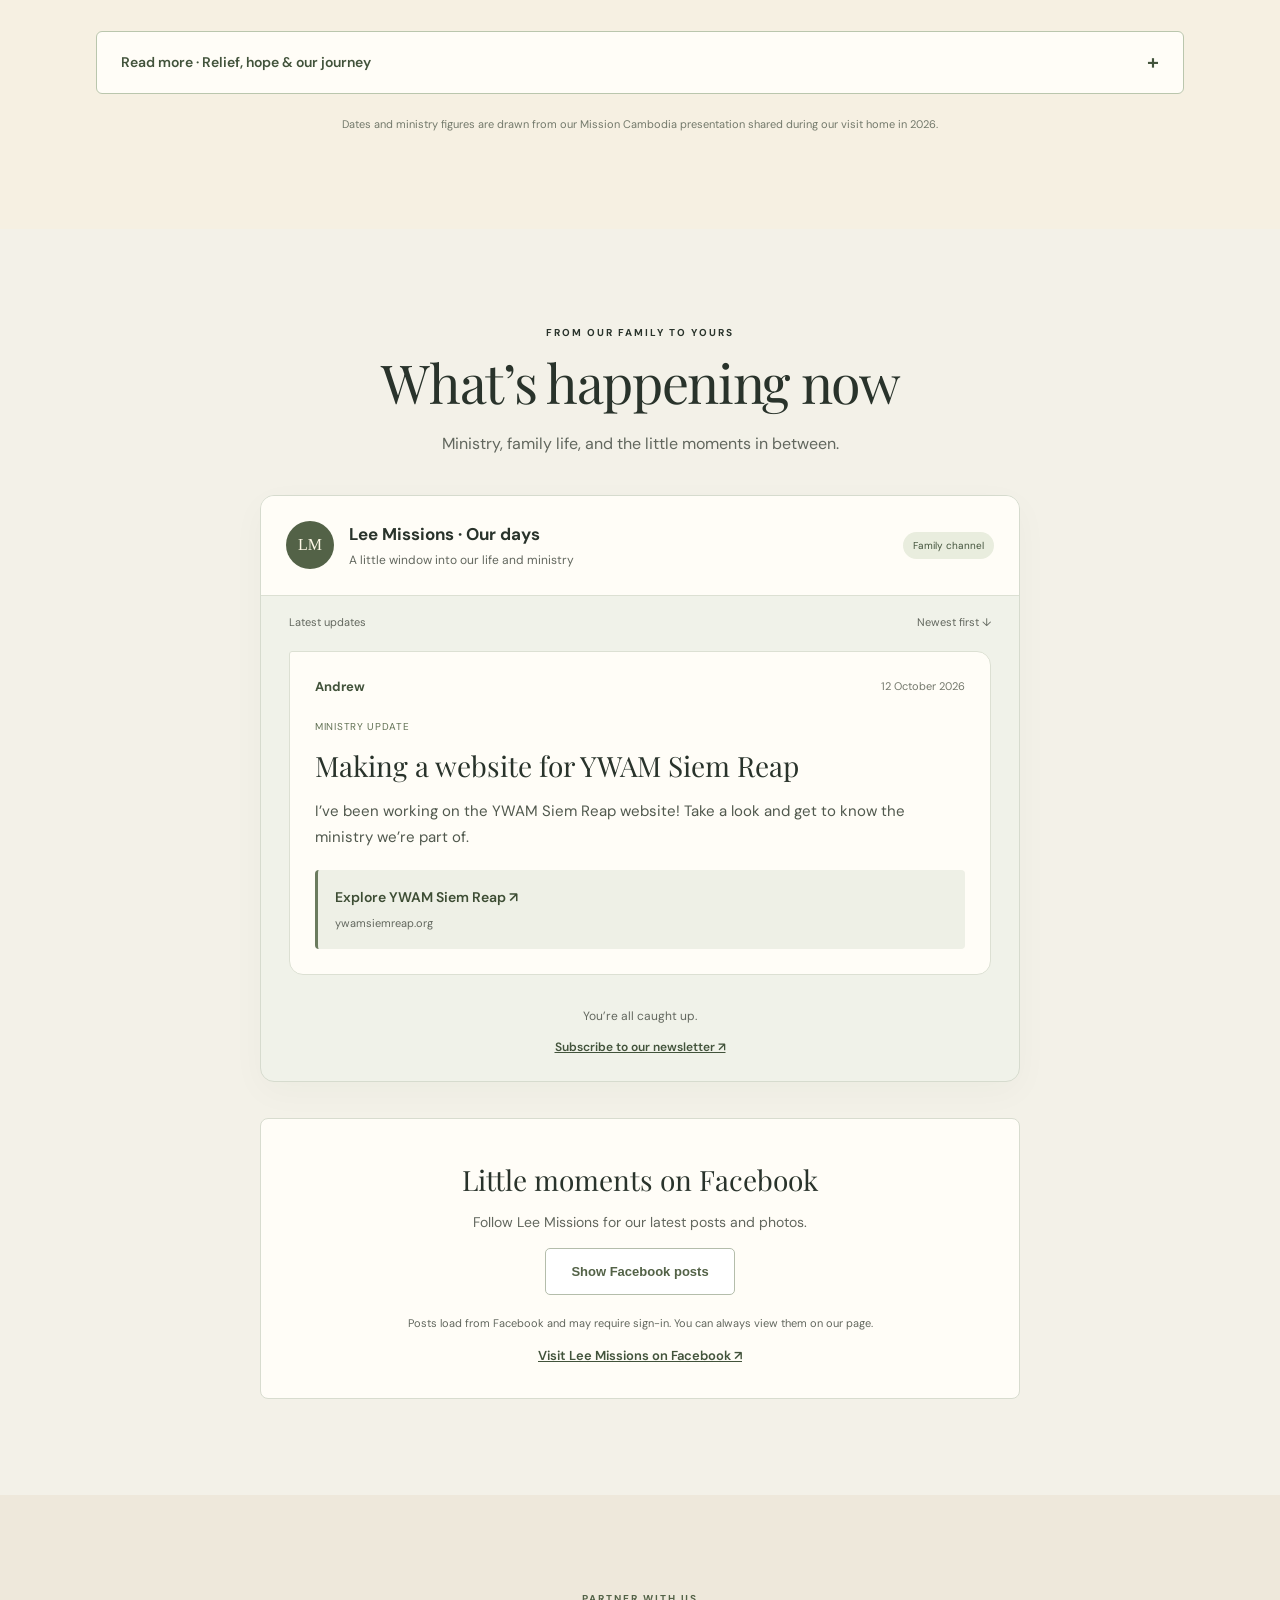
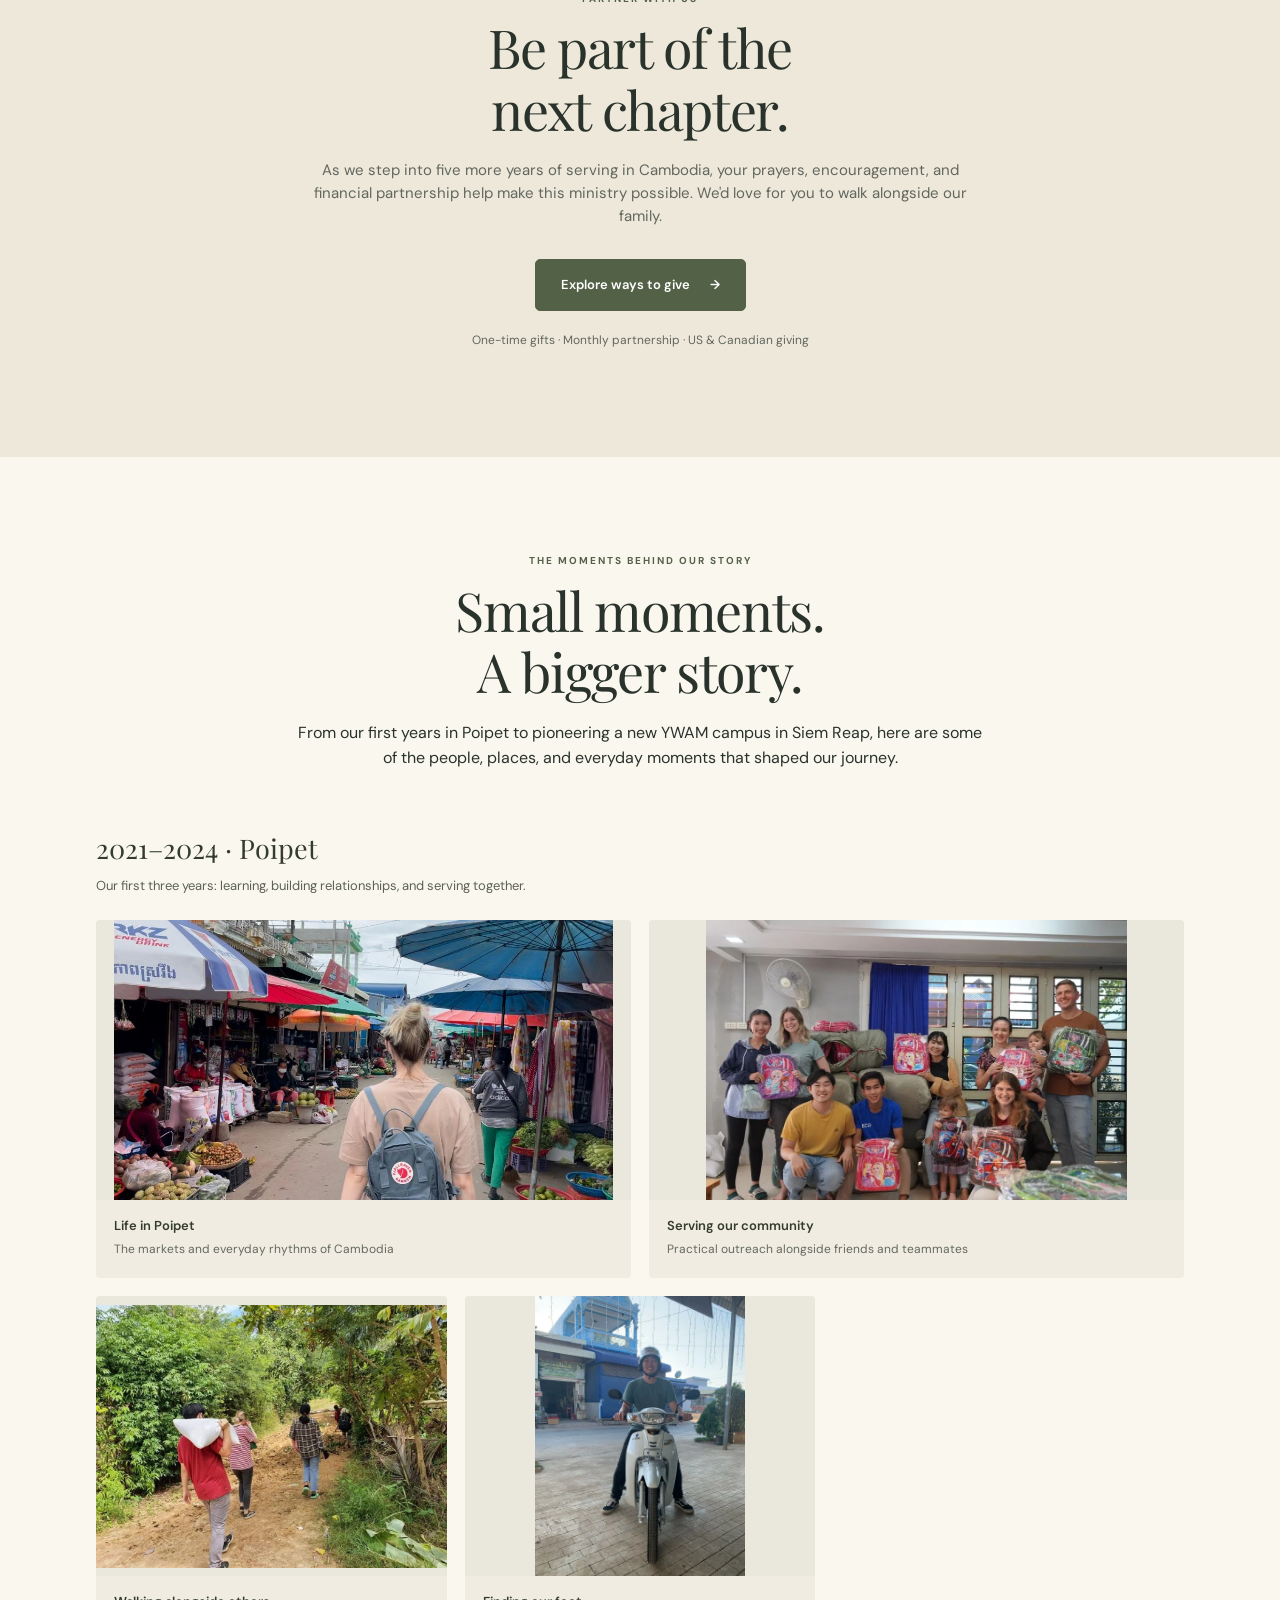
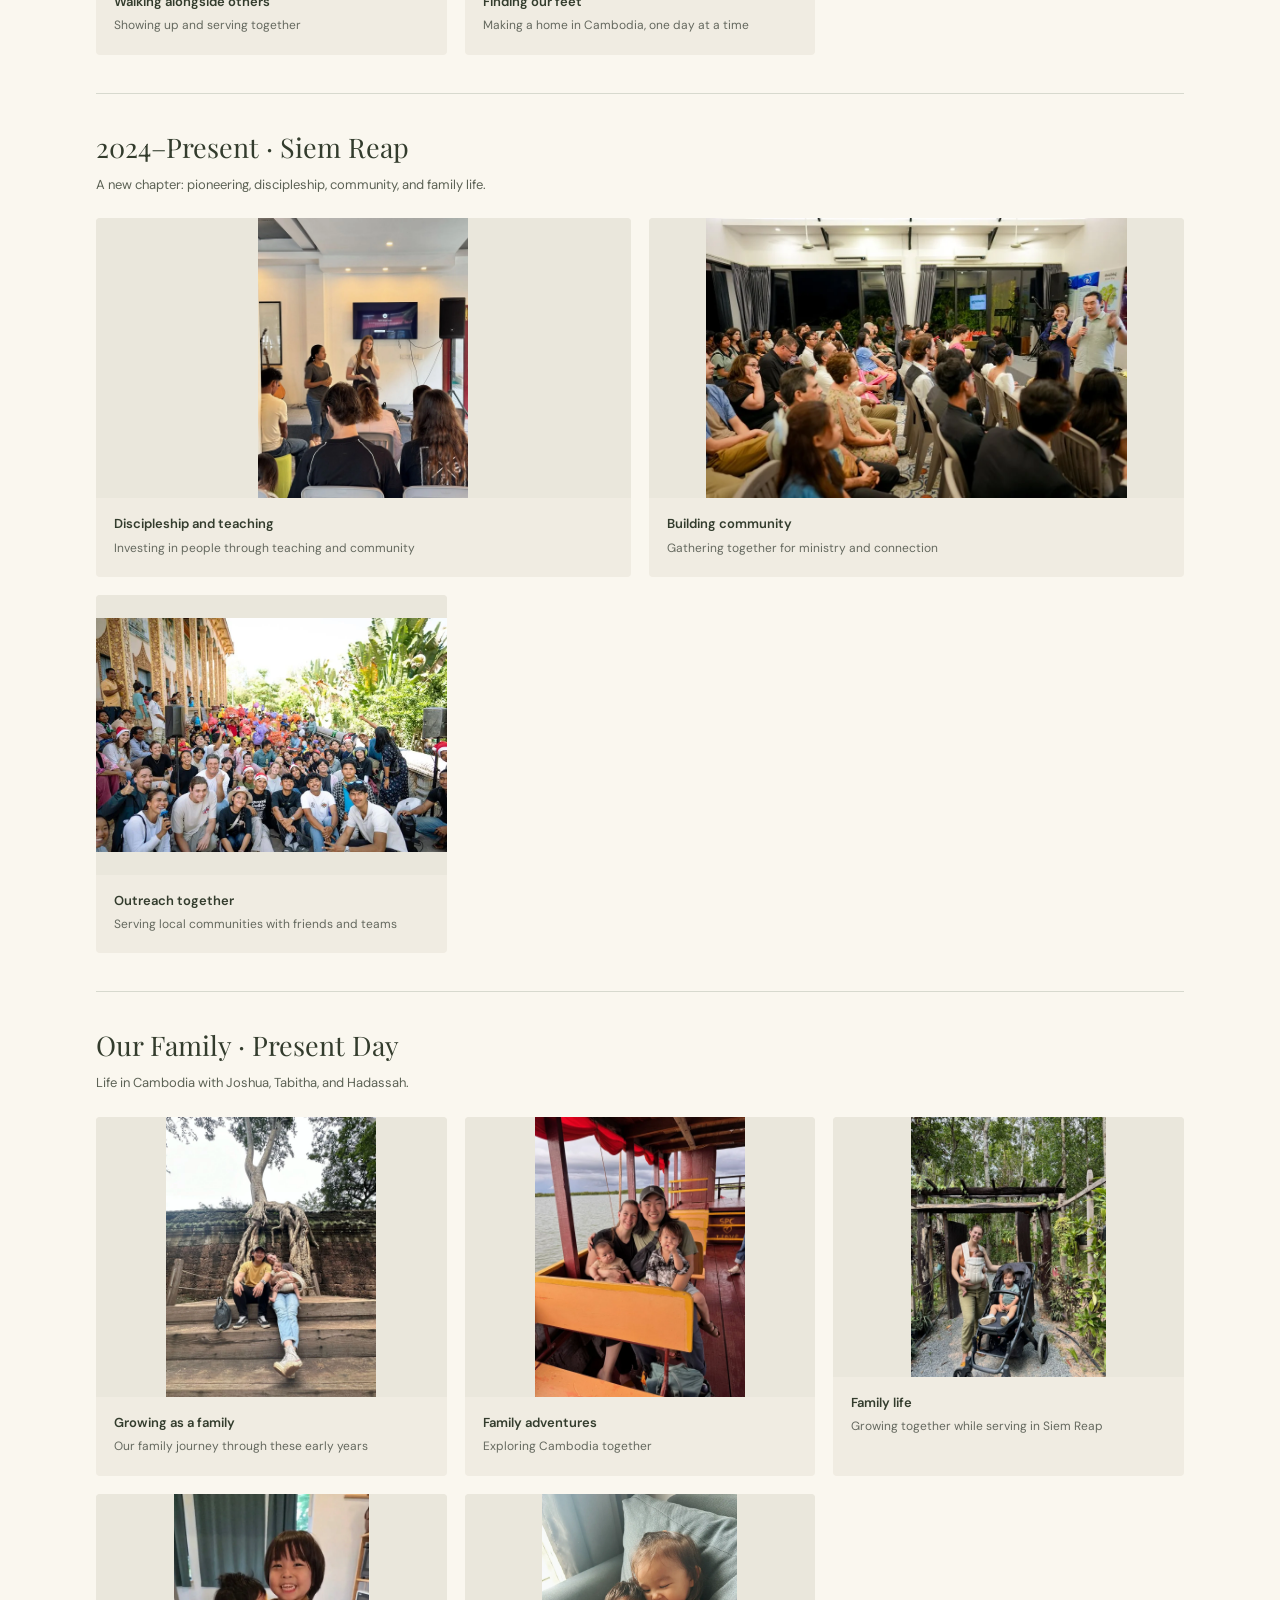
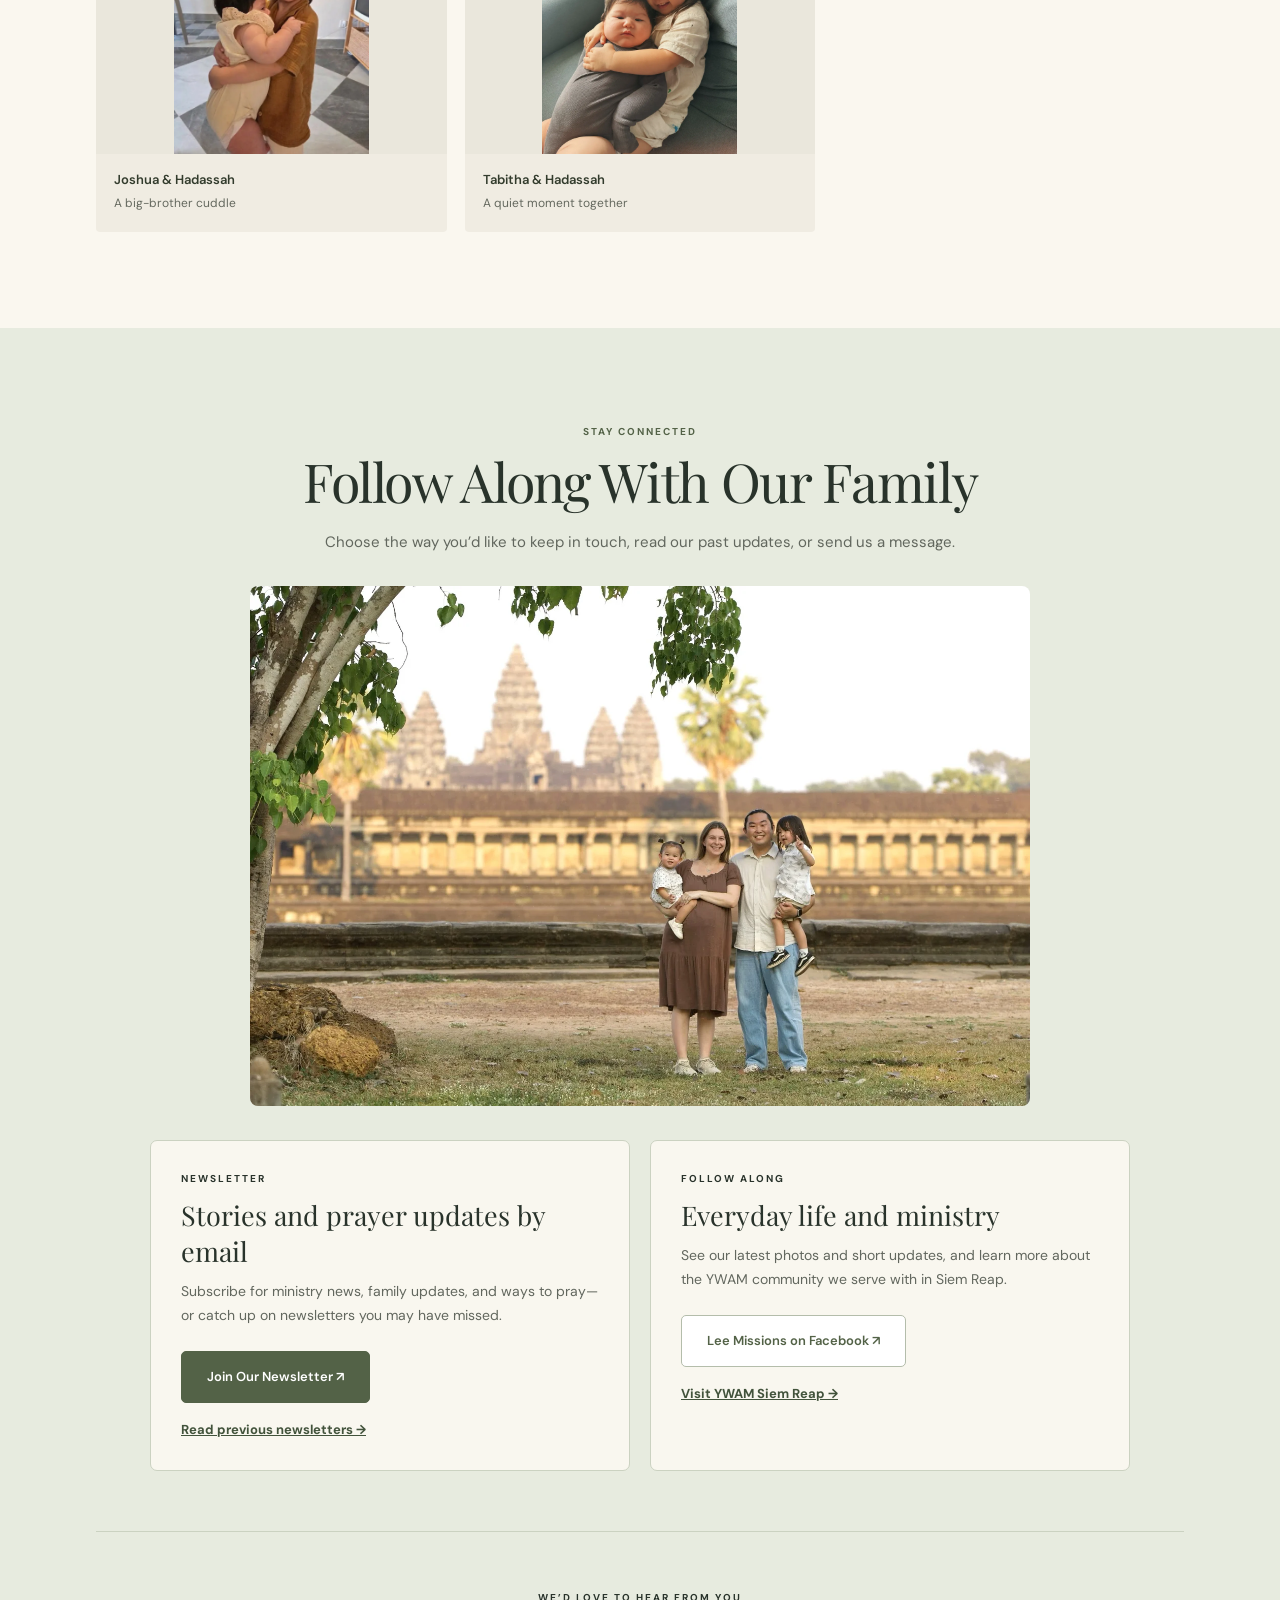
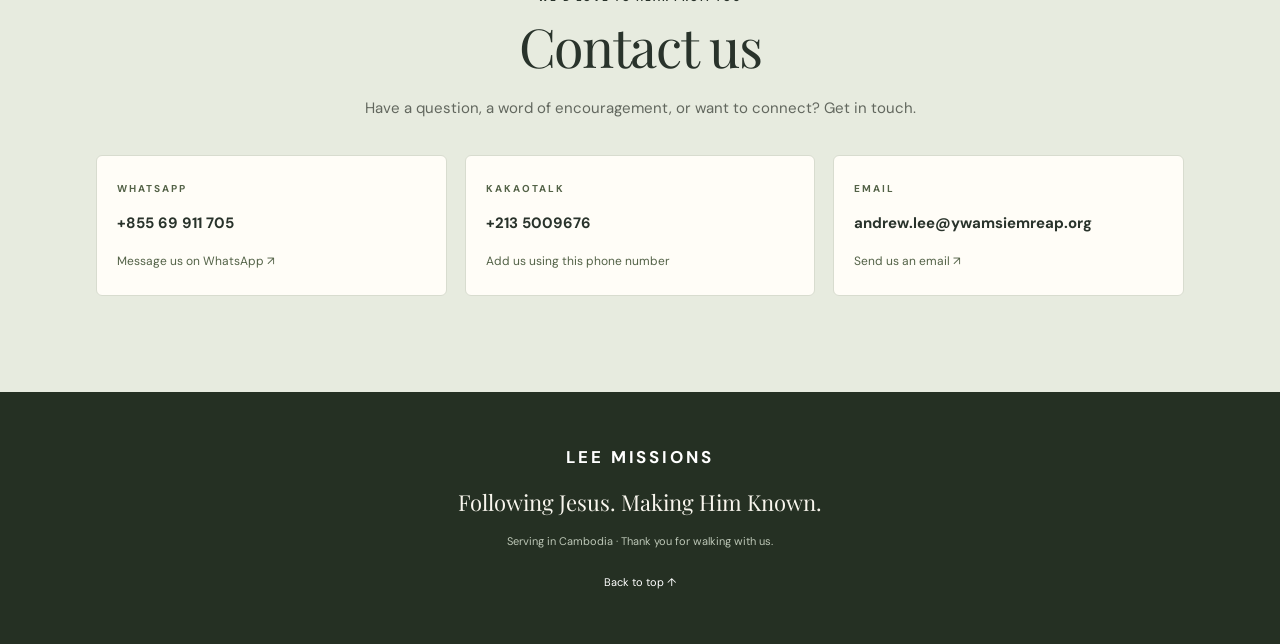
==== commit 55932346: "Simplify navigation and expand stay connected" ====
--- a/index.html
+++ b/index.html
@@ -29,9 +29,8 @@
 <div class="navlinks" id="navigation">
 <a href="#family">Our story</a>
 <a href="#mission">Our mission</a>
-<a href="#photos">Life in Cambodia</a>
-<a href="#connect">Updates</a>
-<a href="#contact">Contact</a>
+<a href="#now">Latest updates</a>
+<a href="#connect">Stay connected</a>
 <a class="pill" href="donate/">Partner with us <span aria-hidden="true">↗</span>
 </a>
 </div>
@@ -568,22 +567,36 @@
 </div>
 </section>
 <section class="connected" id="connect">
-<div class="wrap center">
+<div class="wrap">
+<div class="center">
 <div class="eyebrow" style="color:var(--olive)">Stay connected</div>
 <h2 class="section-title">Follow Along With Our Family</h2>
-<p>Read our updates, pray with us, and stay connected to what God is doing in Cambodia.</p>
+<p>Choose the way you’d like to keep in touch, read our past updates, or send us a message.</p>
+</div>
 <div class="connected-family-photo">
 <img src="assets/photo-01.webp" alt="Our family at Angkor Wat in Cambodia" loading="lazy"/>
 </div>
-<div class="link-grid">
+<div class="connection-options">
+<article class="connection-panel">
+<div class="eyebrow">Newsletter</div>
+<h3>Stories and prayer updates by email</h3>
+<p>Subscribe for ministry news, family updates, and ways to pray—or catch up on newsletters you may have missed.</p>
+<div class="connection-actions">
 <a class="pill" href="https://mailchi.mp/ea7e5149fc6e/join-our-mission-journey" rel="noopener noreferrer" target="_blank">Join Our Newsletter ↗</a>
-<a class="pill light" href="https://us1.campaign-archive.com/home/?u=261642a7cc6100b13ab880e6d&amp;id=0cdbbb943e" rel="noopener noreferrer" target="_blank">Previous Updates ↗</a>
+<a class="text-link" href="https://us1.campaign-archive.com/home/?u=261642a7cc6100b13ab880e6d&amp;id=0cdbbb943e" rel="noopener noreferrer" target="_blank">Read previous newsletters →</a>
+</div>
+</article>
+<article class="connection-panel">
+<div class="eyebrow">Follow along</div>
+<h3>Everyday life and ministry</h3>
+<p>See our latest photos and short updates, and learn more about the YWAM community we serve with in Siem Reap.</p>
+<div class="connection-actions">
 <a class="pill light" href="https://www.facebook.com/profile.php?id=61564629344123" rel="noopener noreferrer" target="_blank">Lee Missions on Facebook ↗</a>
-</div>
-</div>
-</section>
-<section class="contact-section" id="contact">
-<div class="wrap">
+<a class="text-link" href="https://ywamsiemreap.org/" rel="noopener noreferrer" target="_blank">Visit YWAM Siem Reap →</a>
+</div>
+</article>
+</div>
+<div class="contact-hub" id="contact">
 <div class="center">
 <div class="eyebrow">We’d love to hear from you</div>
 <h2 class="section-title">Contact us</h2>
@@ -605,6 +618,7 @@
 <strong data-no-translate>andrew.lee@ywamsiemreap.org</strong>
 <span>Send us an email ↗</span>
 </a>
+</div>
 </div>
 </div>
 </section>
--- a/styles.css
+++ b/styles.css
@@ -108,6 +108,8 @@
 body:not(.donate-page) .language-switch button[aria-pressed="true"]{background:#f4edda;color:#29382d}
 .journey-read-more{margin-top:10px;padding:11px 17px;font-size:12px}
 .response-breakdown{margin:42px 0}.response-heading{max-width:690px;margin:0 auto 24px;text-align:center}.response-heading h3{font:400 31px 'Playfair Display',Georgia,serif;margin:10px 0 12px}.response-heading p{color:#596052;font-size:14px;line-height:1.75}.response-grid{display:grid;grid-template-columns:repeat(2,minmax(0,1fr));gap:16px}.response-card{position:relative;padding:27px;border:1px solid #cbd2c1;border-radius:7px;background:#fffdf7}.response-number{display:block;color:#879678;font:400 24px 'Playfair Display',Georgia,serif;margin-bottom:18px}.response-card h4{font:400 23px 'Playfair Display',Georgia,serif;margin:0 0 10px;color:#3d4f34}.response-card p{margin:0;color:#596052;font-size:14px;line-height:1.7}.festival-feature{margin:34px 0;padding:30px 34px;border-left:4px solid #657857;background:#e8ebdf}.festival-feature>div{max-width:760px}.festival-feature h3{font:400 28px 'Playfair Display',Georgia,serif;margin:10px 0}.festival-feature p{margin:0;color:#596052;font-size:15px;line-height:1.8}
+/* One connected destination for newsletters, social updates, and direct contact. */
+.connection-options{display:grid;grid-template-columns:repeat(2,minmax(0,1fr));gap:20px;max-width:980px;margin:34px auto 0}.connection-panel{padding:30px;border:1px solid #cbd2c1;border-radius:7px;background:#f9f7ef;text-align:left}.connection-panel h3{font:400 27px 'Playfair Display',Georgia,serif;margin:10px 0}.connection-panel p{font-size:14px;line-height:1.75;margin:0}.connection-actions{display:flex;flex-direction:column;align-items:flex-start;gap:17px;margin-top:23px}.text-link{color:#42533b;font-size:13px;font-weight:700}.contact-hub{margin-top:60px;padding-top:58px;border-top:1px solid #cbd2c1}.contact-hub .center>p{max-width:580px;margin:0 auto}.processor-note{padding:16px 18px;background:#f5f1e6;border-left:3px solid var(--olive);line-height:1.65;margin:0 0 20px}.processor-note strong{display:block;margin-bottom:4px;color:#3d4f34}.donate-connect{max-width:1000px;margin:45px auto 0;padding-top:40px;border-top:1px solid #d2d7ca}.donate-connect h3{font:400 30px 'Playfair Display',Georgia,serif;margin:0 0 10px}.donate-connect>.center>p{max-width:650px;margin:0 auto;color:#62675e}.donate-connect .contact-grid{text-align:left}.donate-connect .link-grid{margin-top:25px}
 @media(max-width:650px){
   .nav{padding:12px 14px;column-gap:7px;row-gap:0}
   .nav .brand{order:0;font-size:13px}
@@ -118,4 +120,5 @@
   .nav:after{display:none}
   .navlinks a{color:#fff}
   .response-grid{grid-template-columns:1fr}.response-card{padding:23px}.response-heading h3{font-size:27px}.festival-feature{padding:24px 22px}.festival-feature h3{font-size:25px}
+  .connection-options{grid-template-columns:1fr}.connection-panel{padding:24px}.contact-hub{margin-top:45px;padding-top:43px}.donate-connect{margin-top:35px;padding-top:32px}.donate-connect h3{font-size:26px}
 }
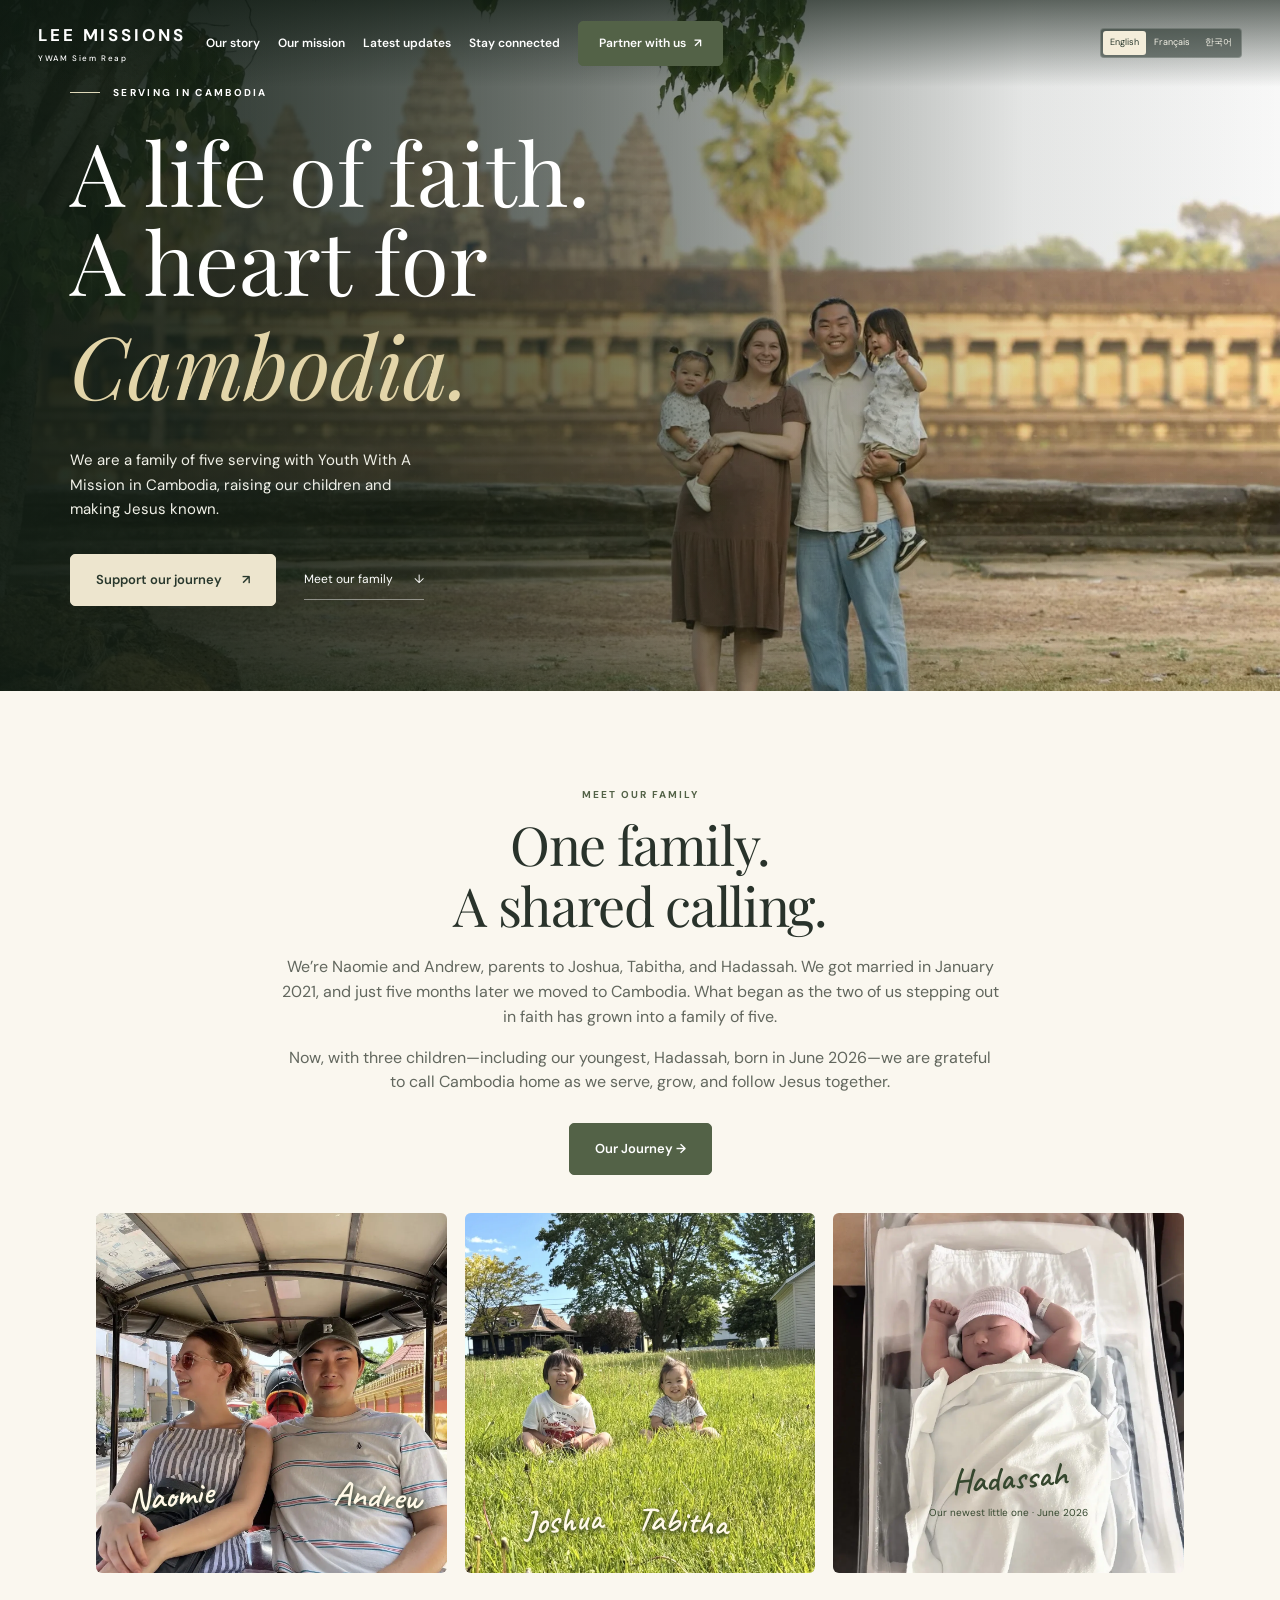
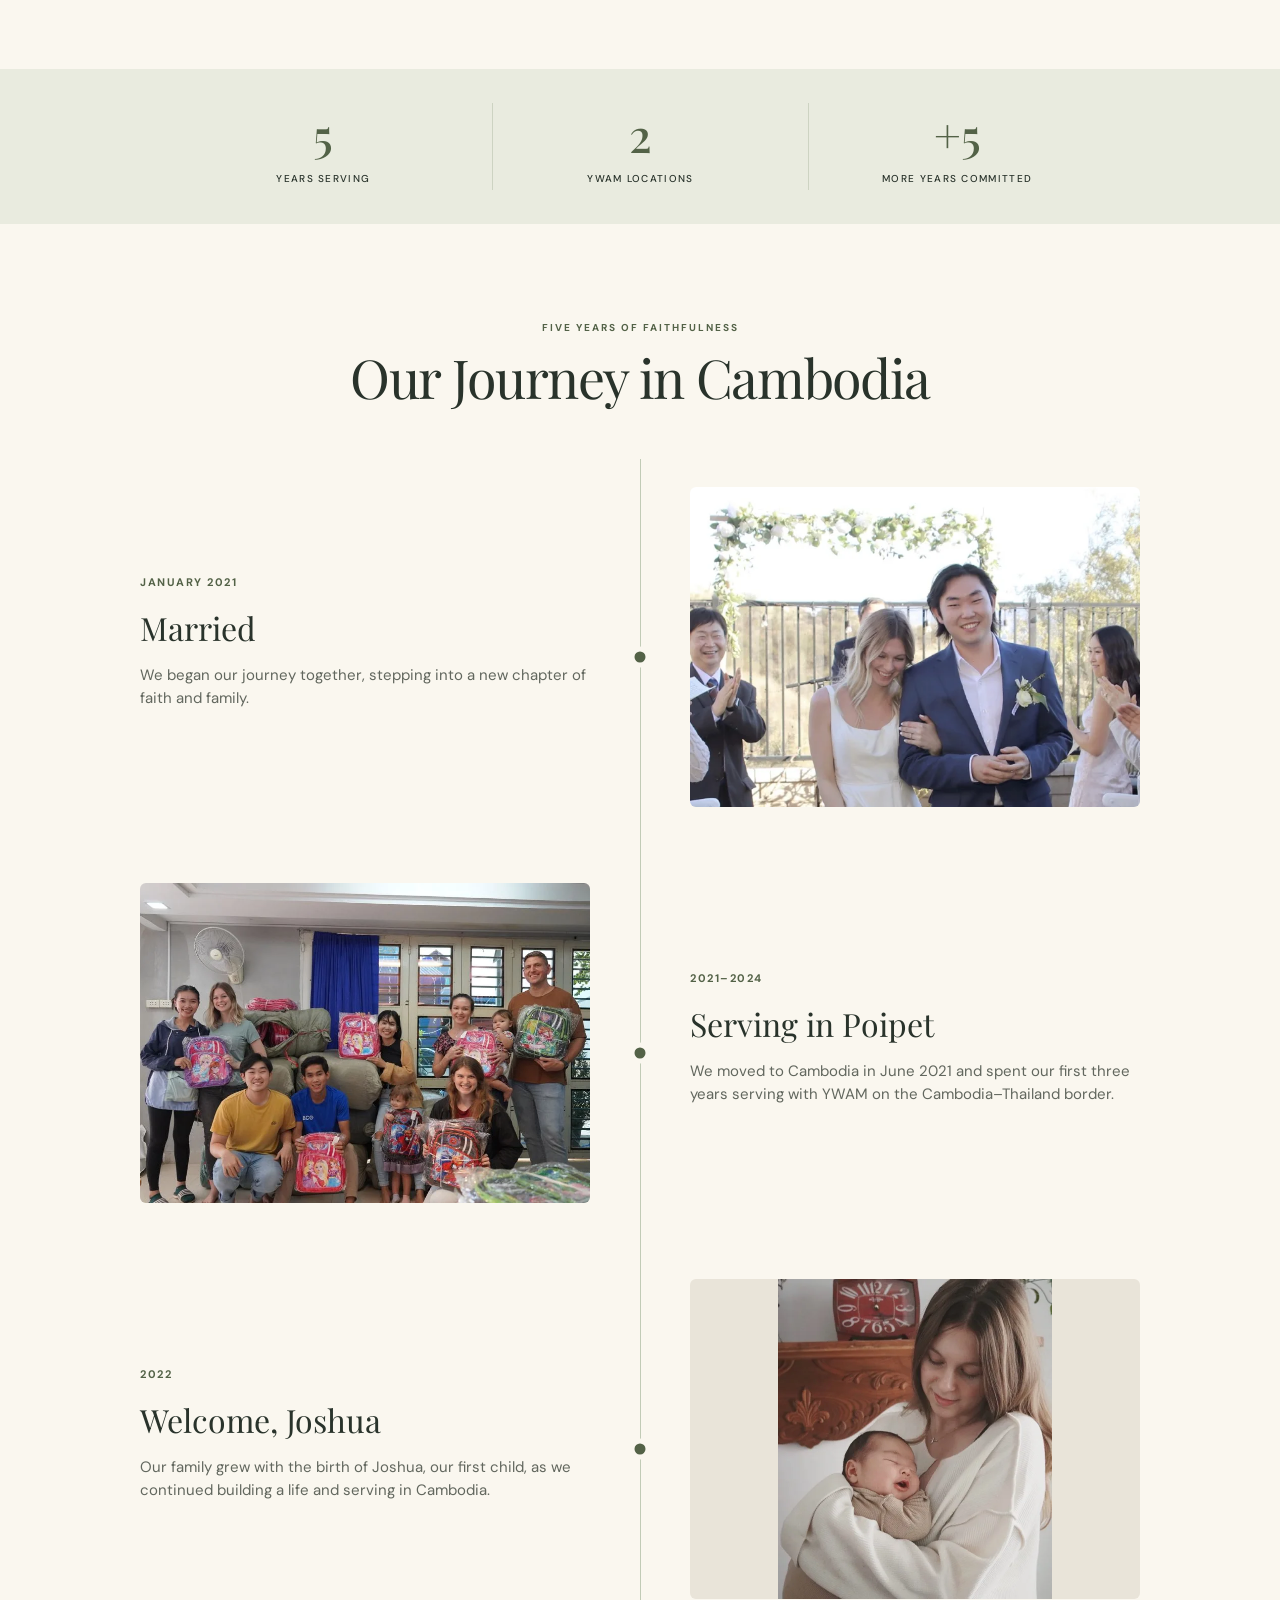
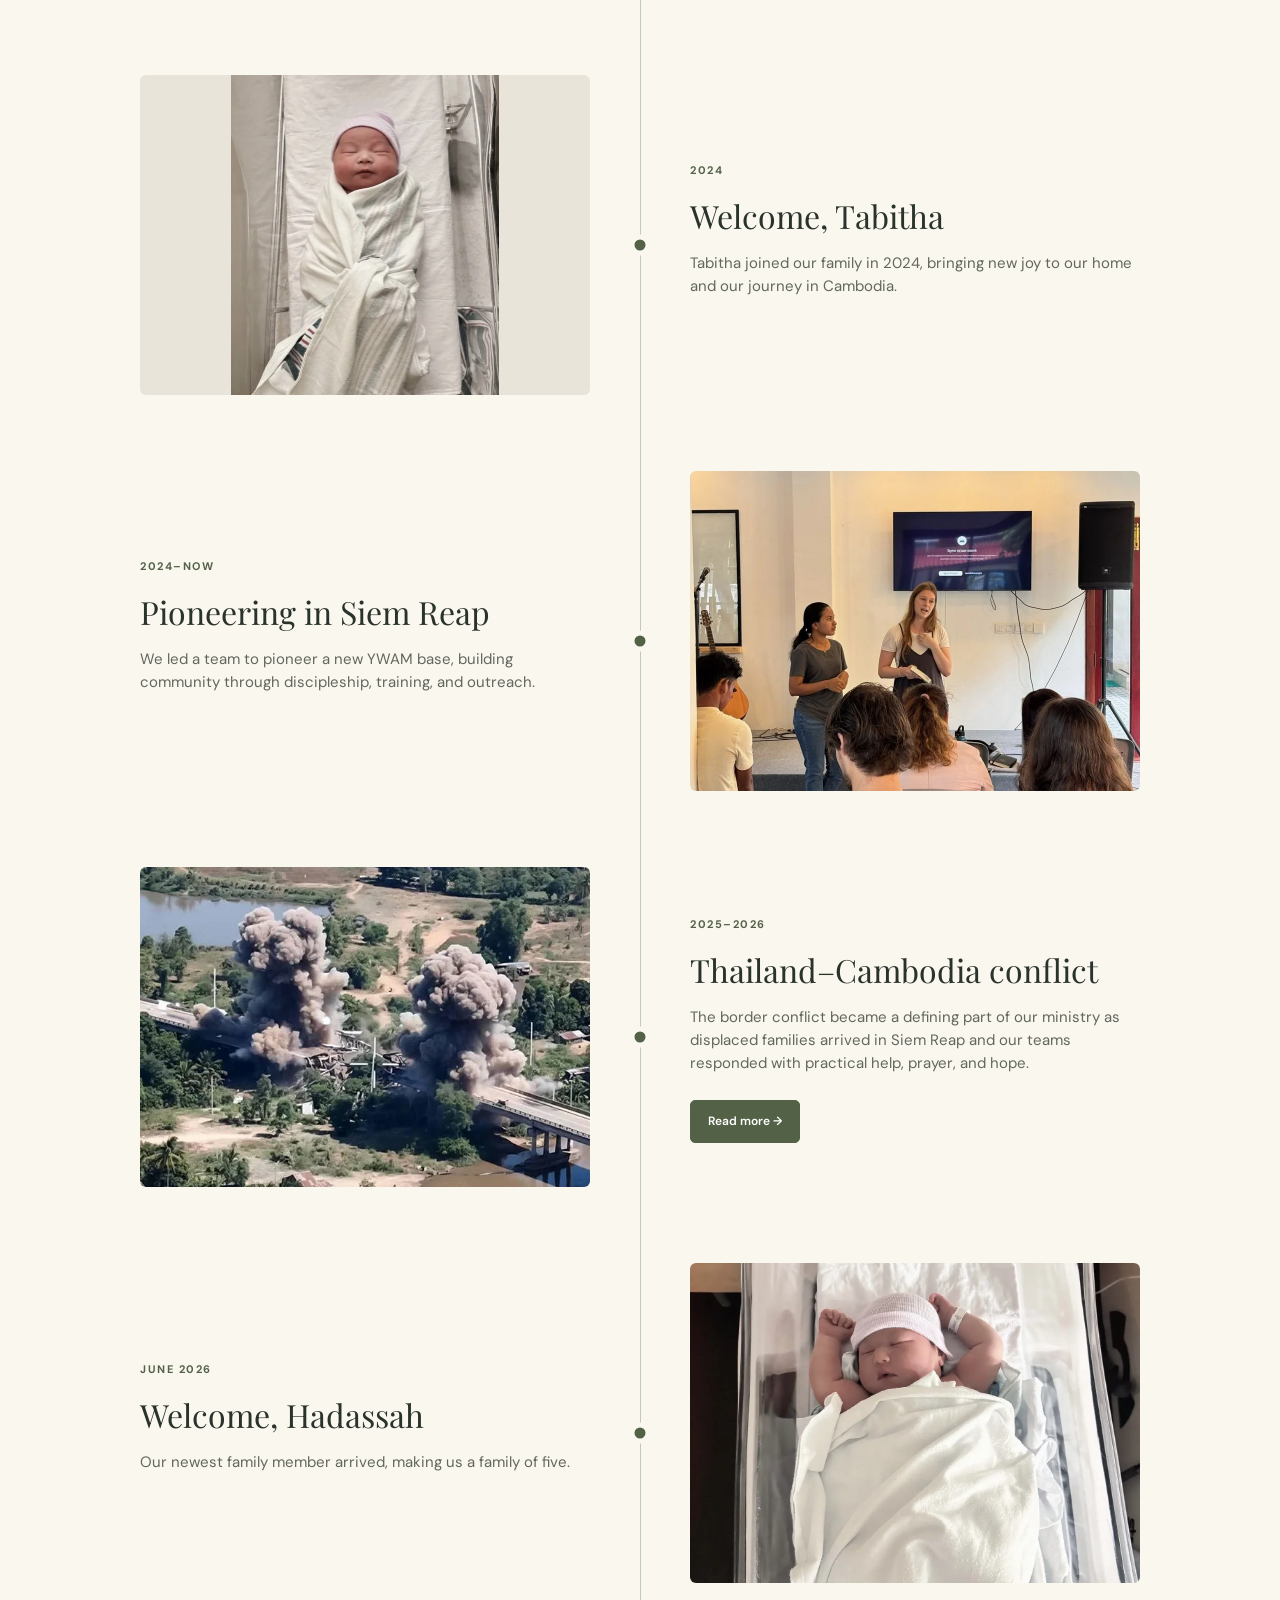
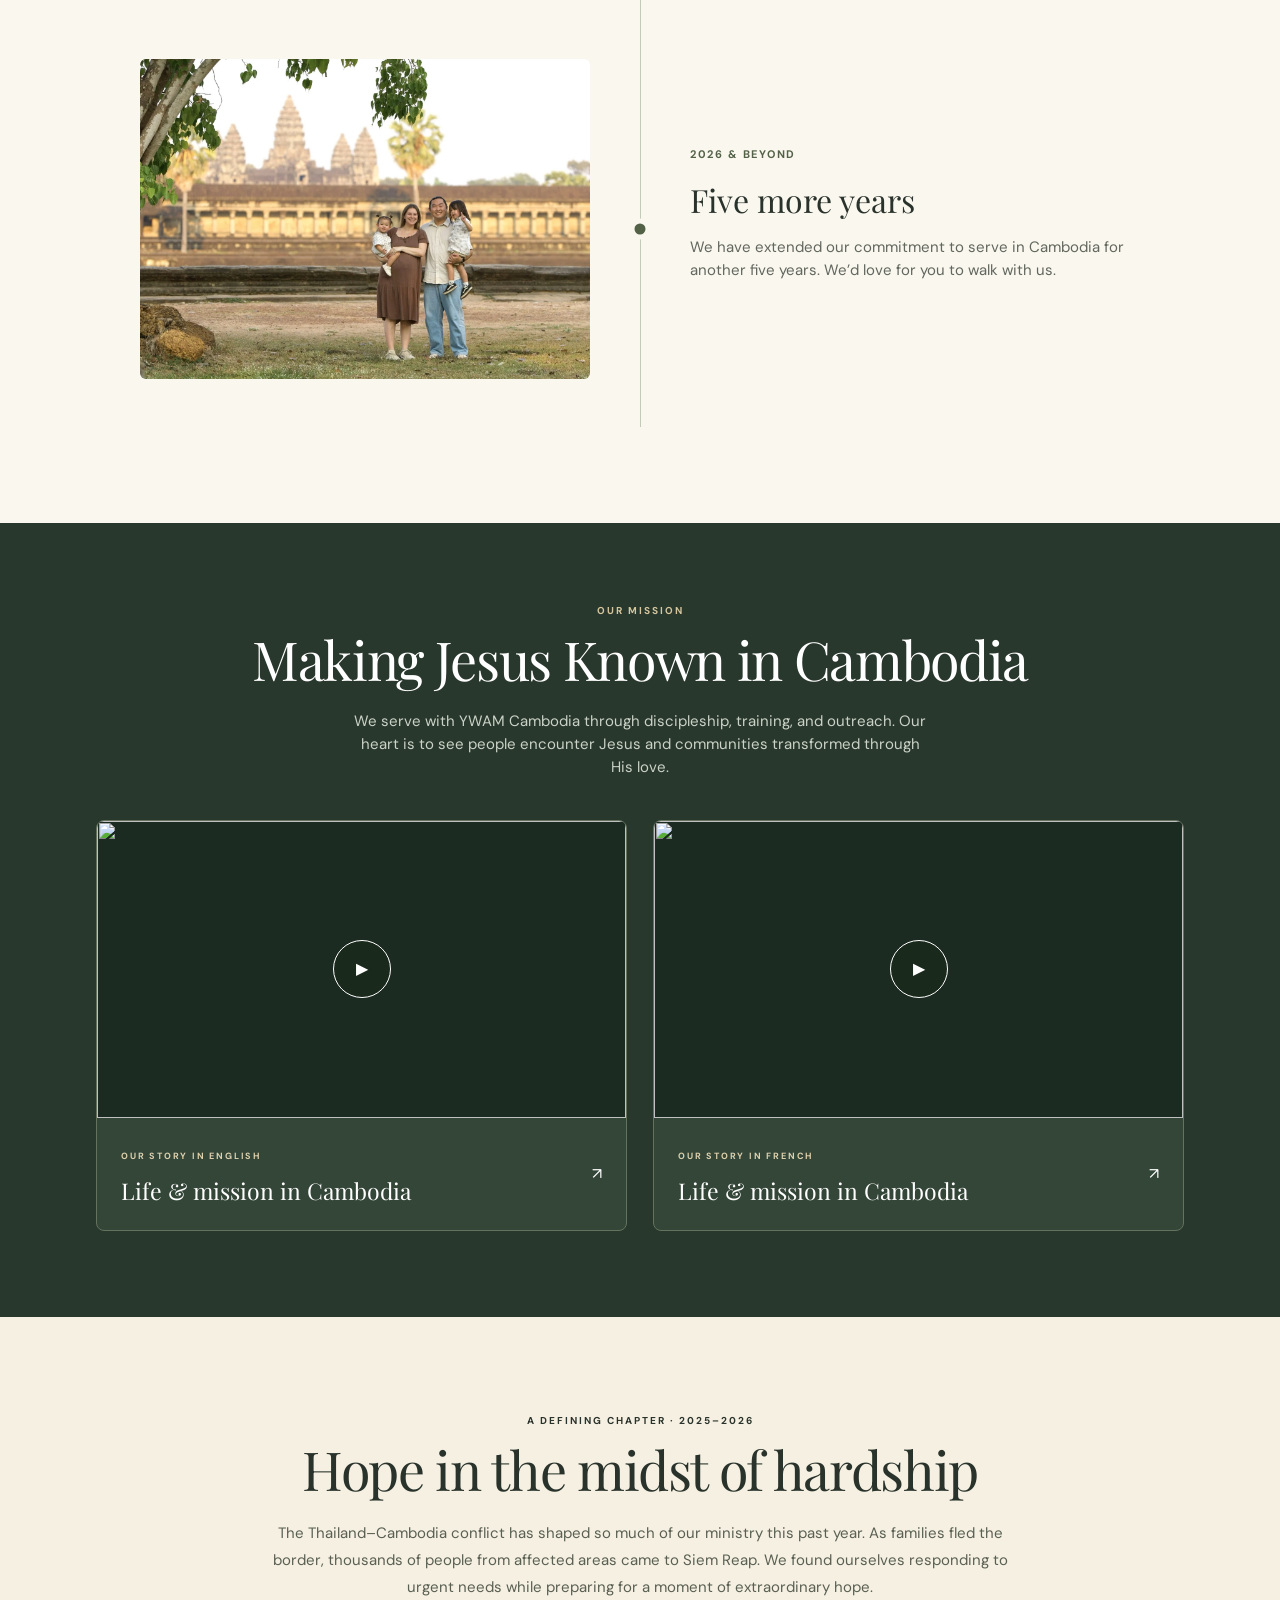
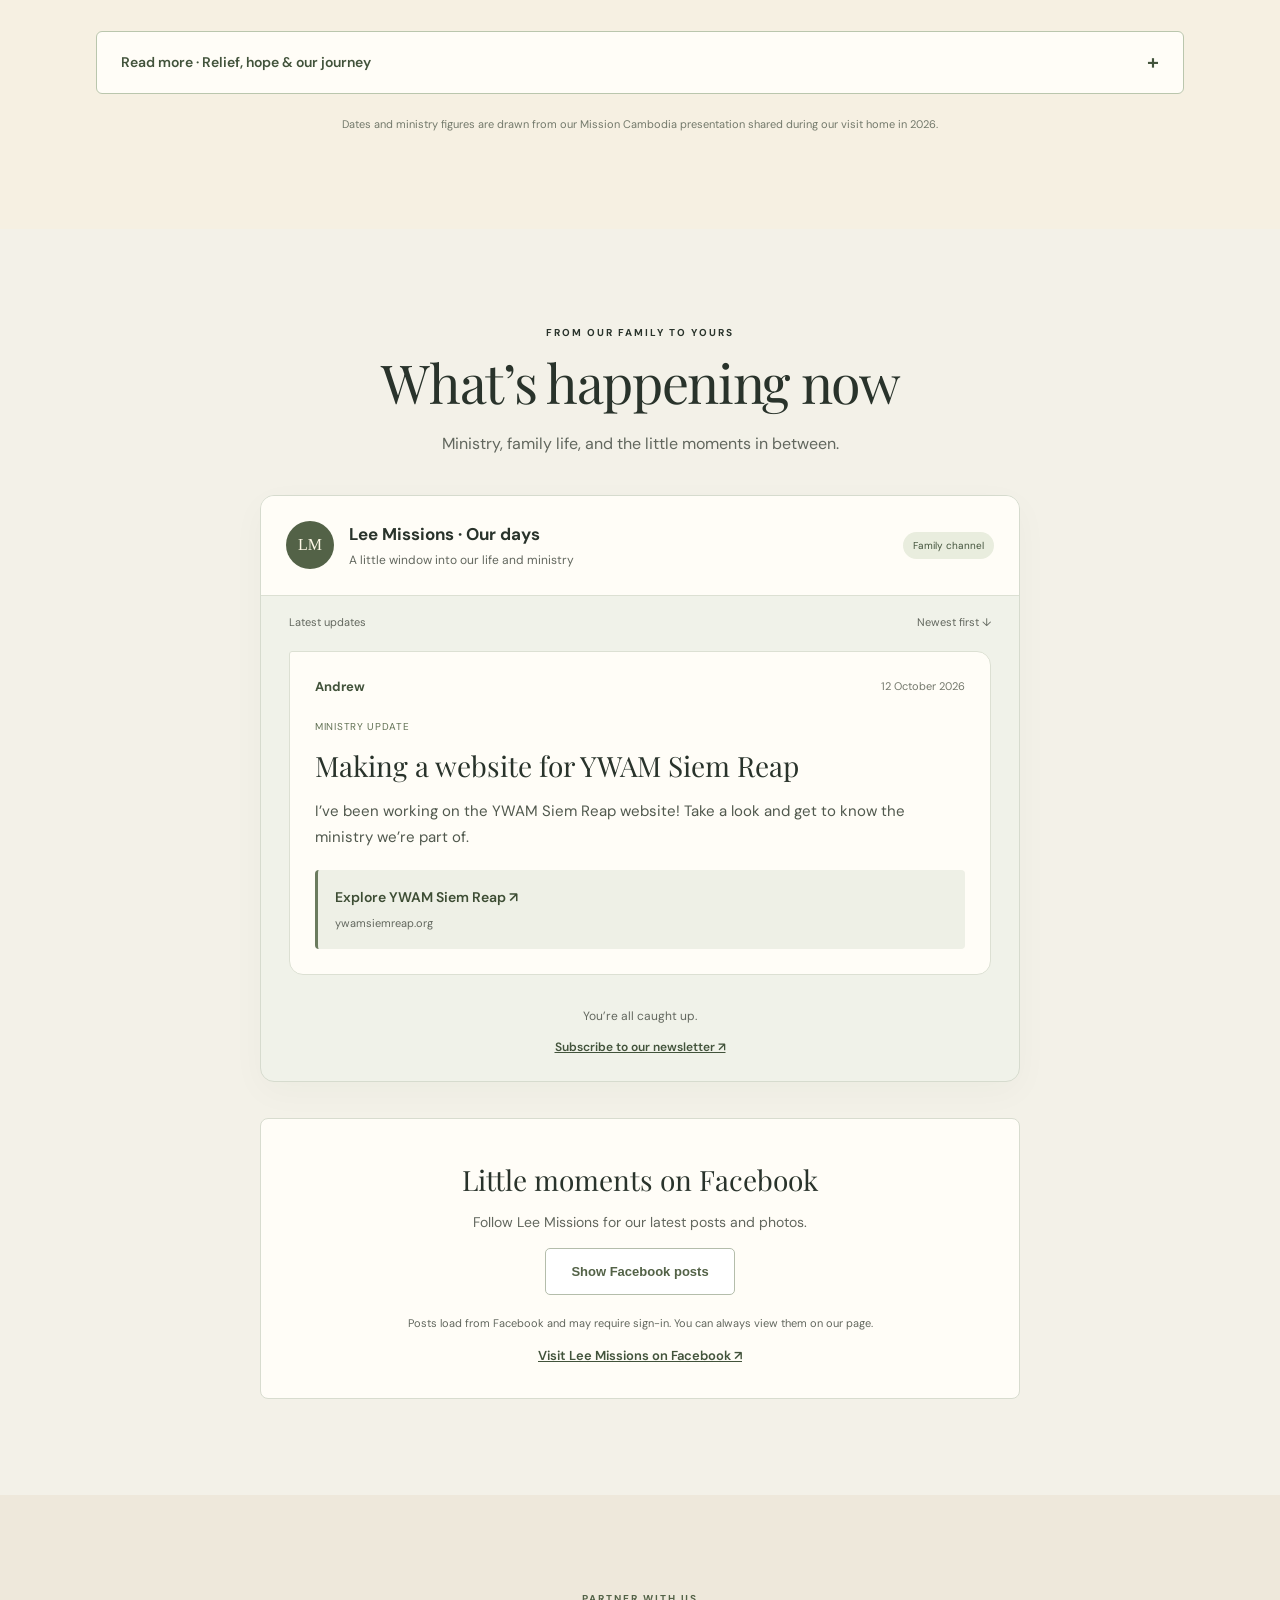
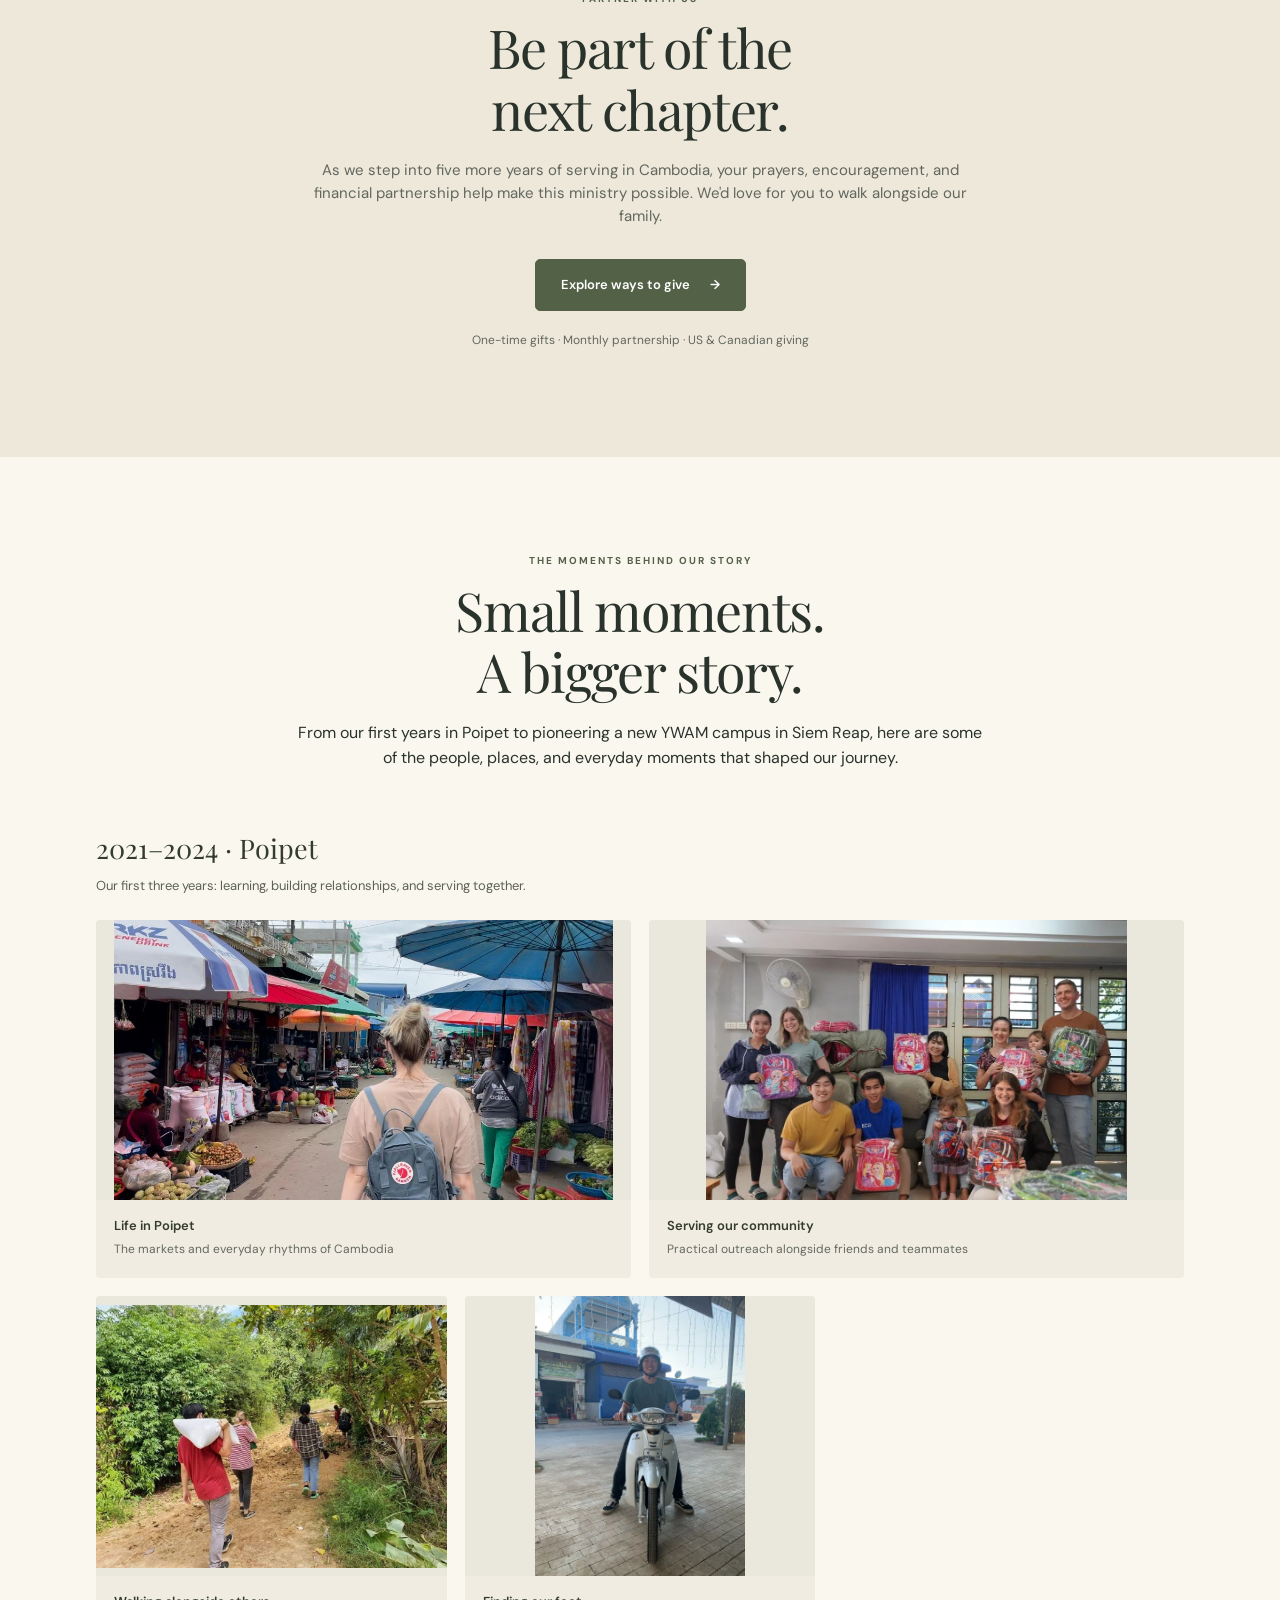
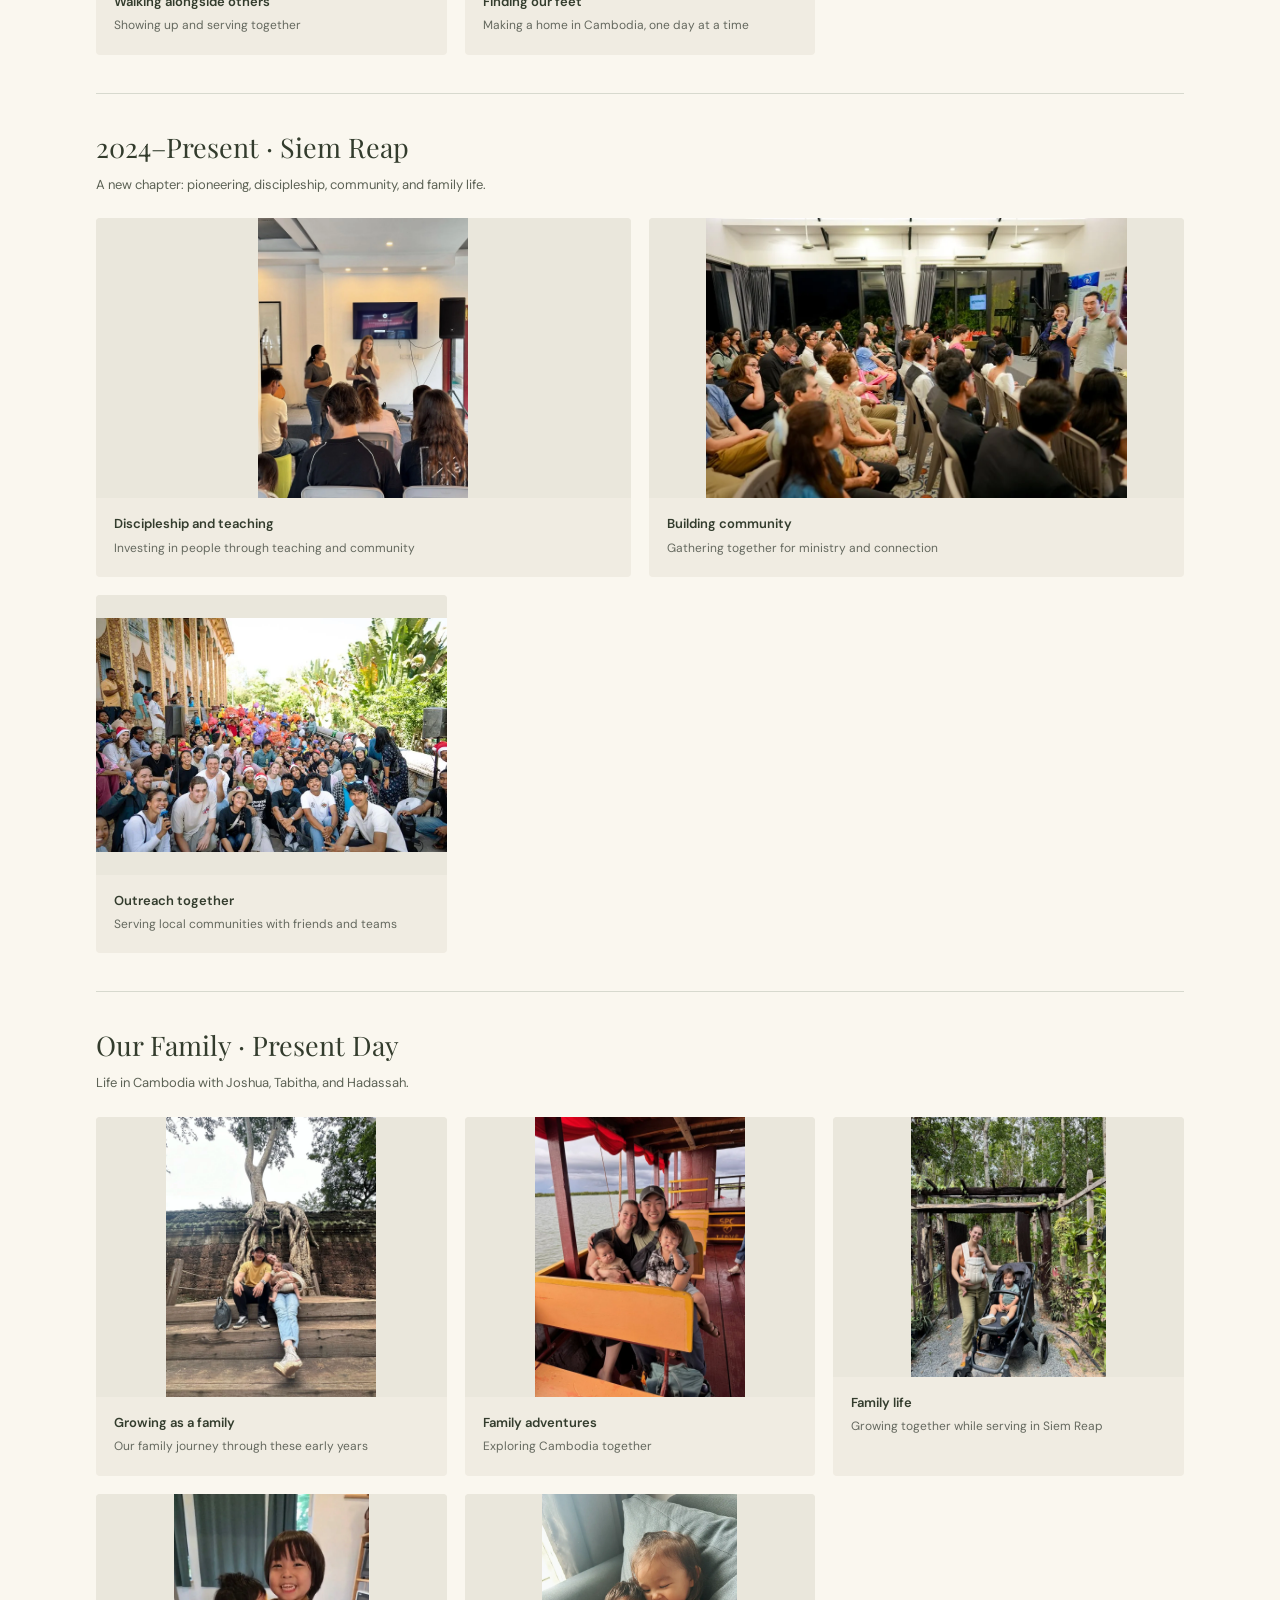
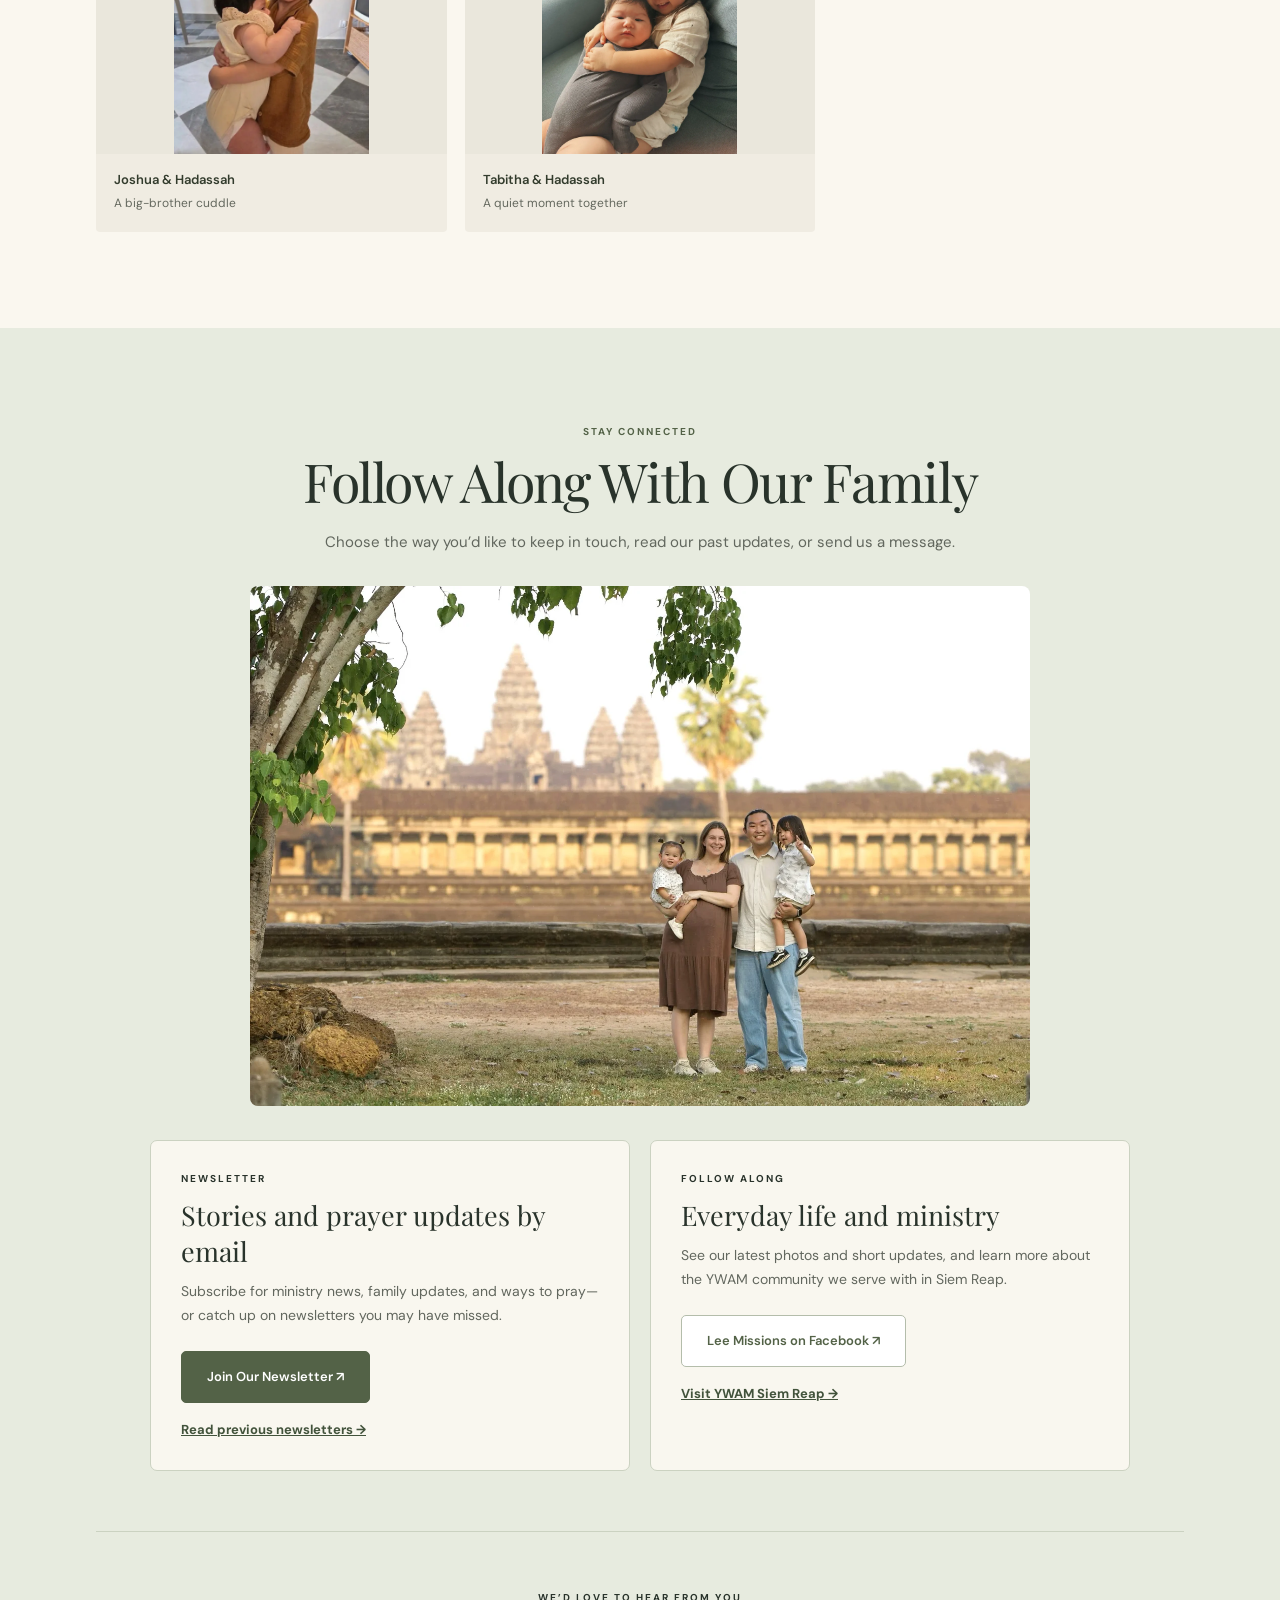
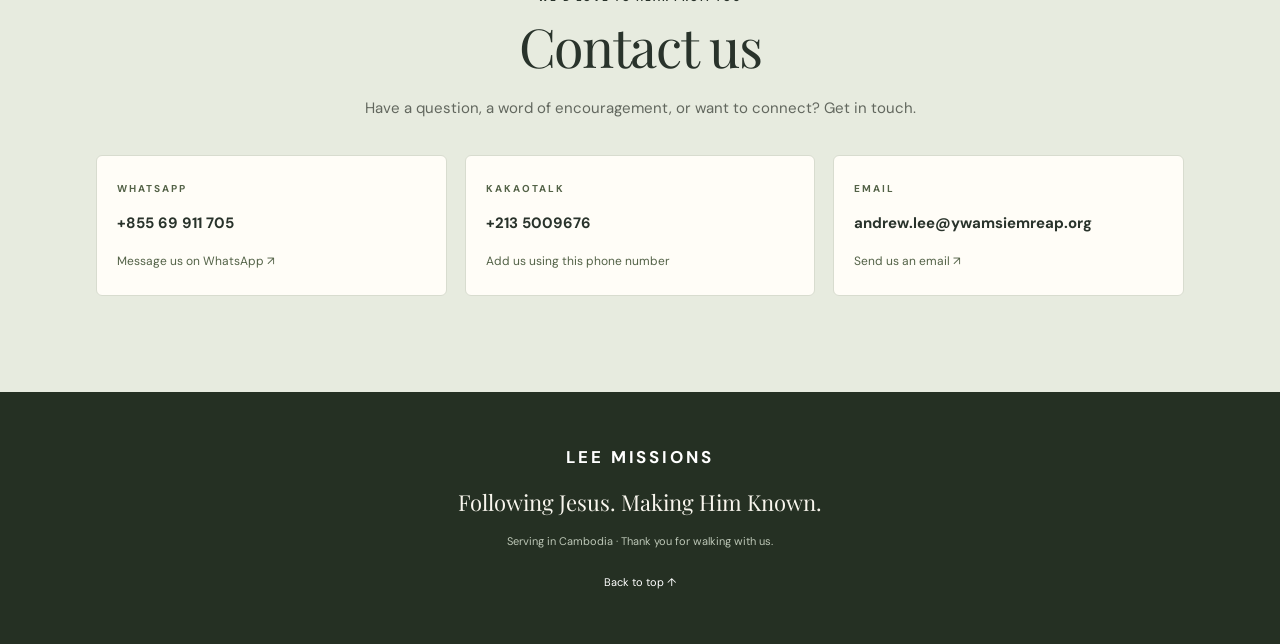
==== commit 2d4c473a: "Add Joshua and Tabitha birth photos" ====
--- a/index.html
+++ b/index.html
@@ -140,8 +140,8 @@
 <h3>Welcome, Joshua</h3>
 <p>Our family grew with the birth of Joshua, our first child, as we continued building a life and serving in Cambodia.</p>
 </div>
-<figure class="journey-image">
-<img src="assets/joshua-hadassah.webp" alt="Joshua, born in 2022" loading="lazy"/>
+<figure class="journey-image journey-image--portrait">
+<img src="assets/joshua-newborn.webp" alt="Naomie holding newborn Joshua in 2022" loading="lazy"/>
 </figure>
 </article>
 <article class="journey-step">
@@ -150,8 +150,8 @@
 <h3>Welcome, Tabitha</h3>
 <p>Tabitha joined our family in 2024, bringing new joy to our home and our journey in Cambodia.</p>
 </div>
-<figure class="journey-image">
-<img src="assets/tabitha-hadassah.webp" alt="Tabitha, born in 2024" loading="lazy"/>
+<figure class="journey-image journey-image--portrait">
+<img src="assets/tabitha-newborn.webp" alt="Newborn Tabitha in her hospital bed in 2024" loading="lazy"/>
 </figure>
 </article>
 <article class="journey-step">
--- a/styles.css
+++ b/styles.css
@@ -107,6 +107,7 @@
 body:not(.donate-page) .language-switch button{color:#f7f4e9}
 body:not(.donate-page) .language-switch button[aria-pressed="true"]{background:#f4edda;color:#29382d}
 .journey-read-more{margin-top:10px;padding:11px 17px;font-size:12px}
+.journey-image--portrait{background:#e9e4d9}.journey-image--portrait img{object-fit:contain}
 .response-breakdown{margin:42px 0}.response-heading{max-width:690px;margin:0 auto 24px;text-align:center}.response-heading h3{font:400 31px 'Playfair Display',Georgia,serif;margin:10px 0 12px}.response-heading p{color:#596052;font-size:14px;line-height:1.75}.response-grid{display:grid;grid-template-columns:repeat(2,minmax(0,1fr));gap:16px}.response-card{position:relative;padding:27px;border:1px solid #cbd2c1;border-radius:7px;background:#fffdf7}.response-number{display:block;color:#879678;font:400 24px 'Playfair Display',Georgia,serif;margin-bottom:18px}.response-card h4{font:400 23px 'Playfair Display',Georgia,serif;margin:0 0 10px;color:#3d4f34}.response-card p{margin:0;color:#596052;font-size:14px;line-height:1.7}.festival-feature{margin:34px 0;padding:30px 34px;border-left:4px solid #657857;background:#e8ebdf}.festival-feature>div{max-width:760px}.festival-feature h3{font:400 28px 'Playfair Display',Georgia,serif;margin:10px 0}.festival-feature p{margin:0;color:#596052;font-size:15px;line-height:1.8}
 /* One connected destination for newsletters, social updates, and direct contact. */
 .connection-options{display:grid;grid-template-columns:repeat(2,minmax(0,1fr));gap:20px;max-width:980px;margin:34px auto 0}.connection-panel{padding:30px;border:1px solid #cbd2c1;border-radius:7px;background:#f9f7ef;text-align:left}.connection-panel h3{font:400 27px 'Playfair Display',Georgia,serif;margin:10px 0}.connection-panel p{font-size:14px;line-height:1.75;margin:0}.connection-actions{display:flex;flex-direction:column;align-items:flex-start;gap:17px;margin-top:23px}.text-link{color:#42533b;font-size:13px;font-weight:700}.contact-hub{margin-top:60px;padding-top:58px;border-top:1px solid #cbd2c1}.contact-hub .center>p{max-width:580px;margin:0 auto}.processor-note{padding:16px 18px;background:#f5f1e6;border-left:3px solid var(--olive);line-height:1.65;margin:0 0 20px}.processor-note strong{display:block;margin-bottom:4px;color:#3d4f34}.donate-connect{max-width:1000px;margin:45px auto 0;padding-top:40px;border-top:1px solid #d2d7ca}.donate-connect h3{font:400 30px 'Playfair Display',Georgia,serif;margin:0 0 10px}.donate-connect>.center>p{max-width:650px;margin:0 auto;color:#62675e}.donate-connect .contact-grid{text-align:left}.donate-connect .link-grid{margin-top:25px}
